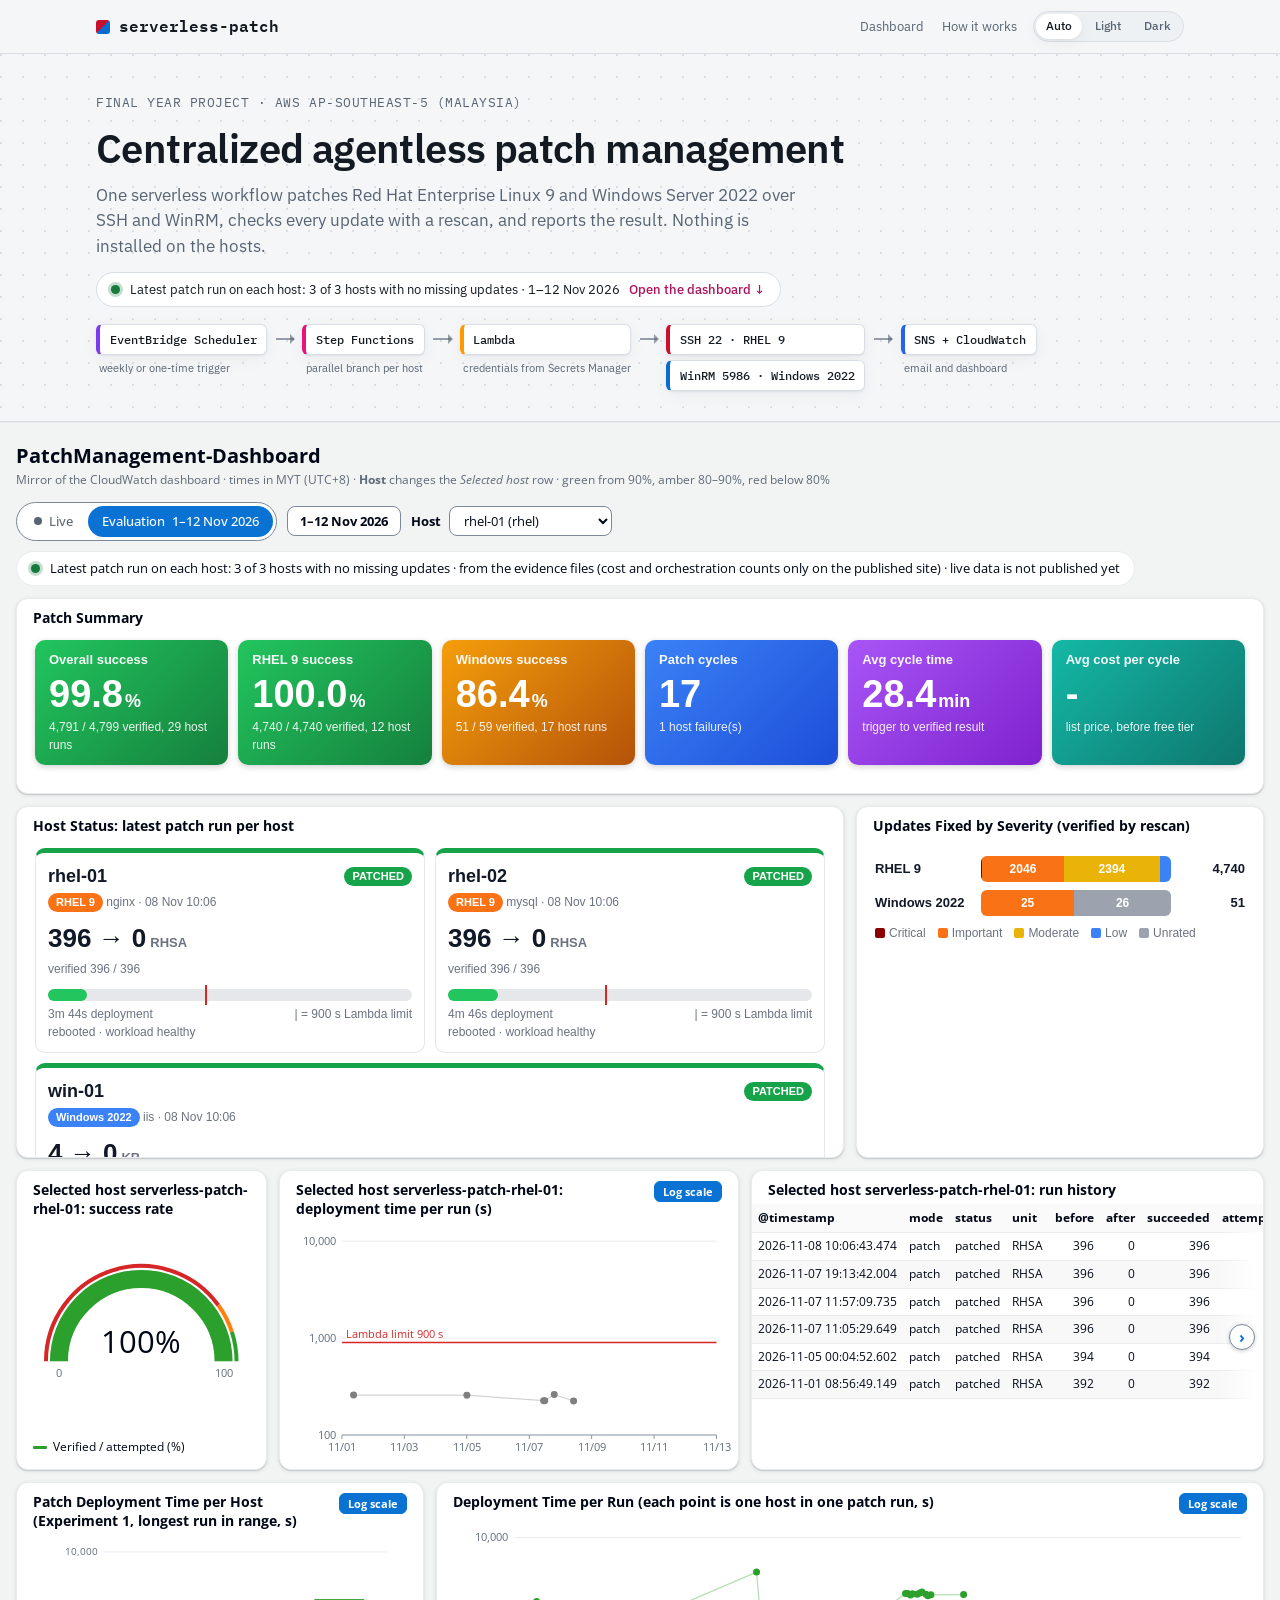
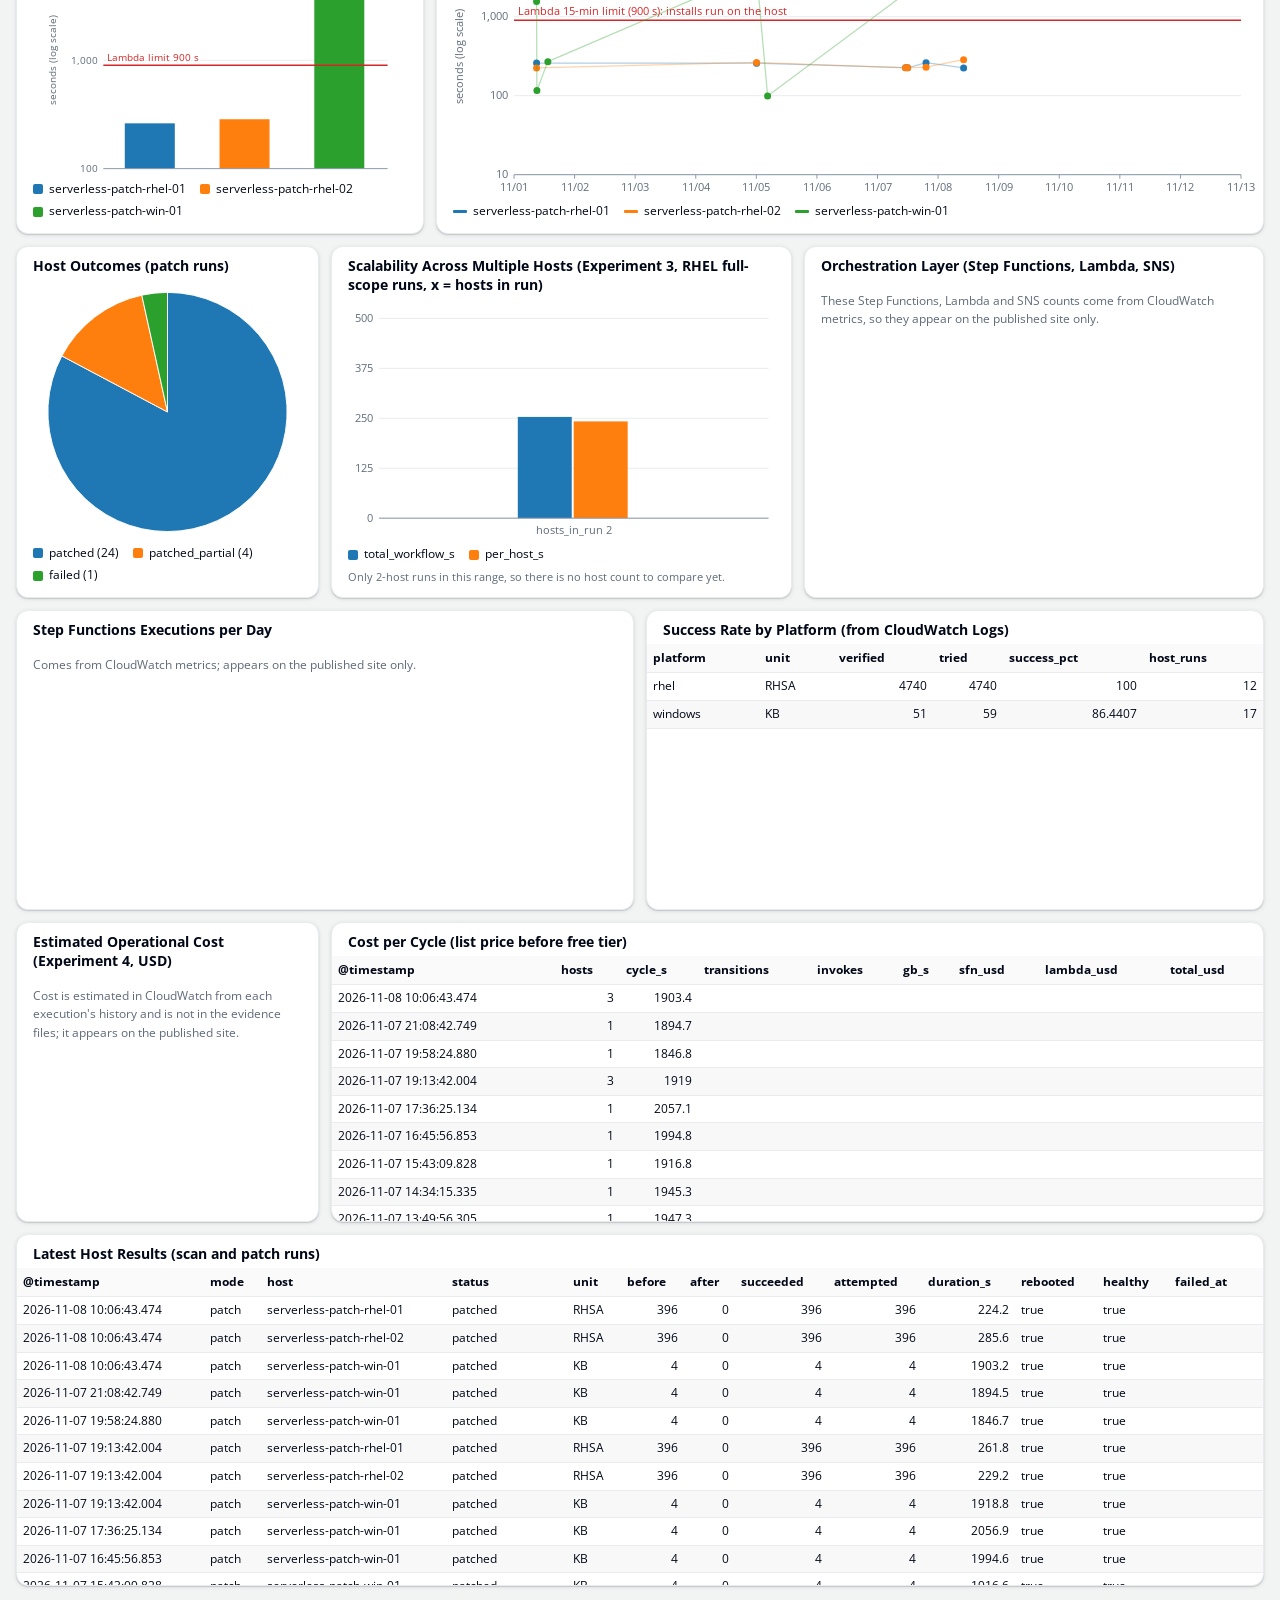
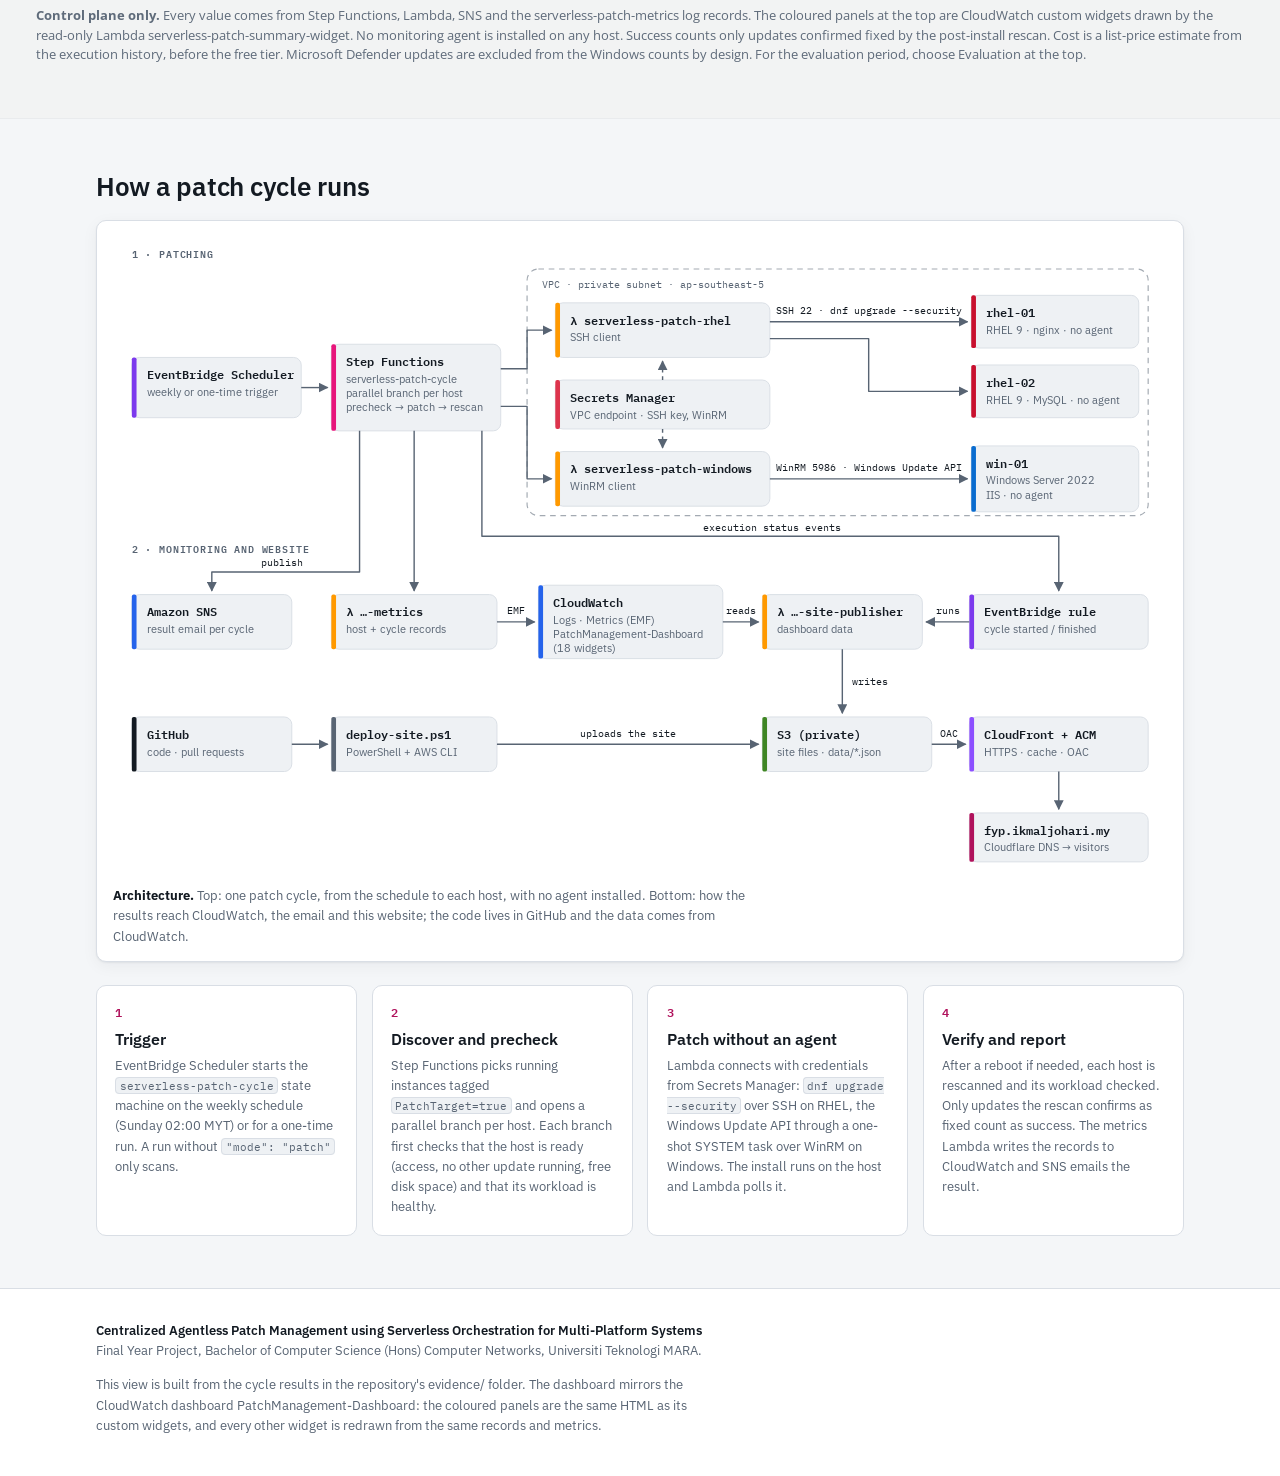
==== site/index.html @ 9cf08135 "Website: architecture diagram, drop the repeated dashboard header - 'How a patch cycle runs' opens w" ====
<!doctype html>
<html lang="en">
<head>
<meta charset="utf-8">
<meta name="viewport" content="width=device-width, initial-scale=1, viewport-fit=cover">
<title>Agentless Patch Management</title>
<meta name="description" content="Centralized agentless patch management for RHEL 9 and Windows Server 2022 using AWS EventBridge, Step Functions and Lambda, with its live CloudWatch dashboard.">
<link rel="icon" href="assets/favicon.svg" type="image/svg+xml">
<link rel="apple-touch-icon" href="assets/apple-touch-icon.png">
<meta name="theme-color" content="#0d1117">
<!-- Link preview (Threads, LinkedIn, WhatsApp, X). Image source: site-src/og-card.html -->
<link rel="canonical" href="https://fyp.ikmaljohari.my/">
<meta property="og:type" content="website">
<meta property="og:site_name" content="serverless-patch">
<meta property="og:url" content="https://fyp.ikmaljohari.my/">
<meta property="og:title" content="Centralized agentless patch management">
<meta property="og:description" content="RHEL 9 and Windows Server 2022 patched by AWS Step Functions and Lambda with no agent on any host. Live CloudWatch dashboard: 99.8% of updates verified fixed in the 1–12 Nov 2026 evaluation.">
<meta property="og:image" content="https://fyp.ikmaljohari.my/assets/og.png">
<meta property="og:image:width" content="1200">
<meta property="og:image:height" content="630">
<meta property="og:image:alt" content="serverless-patch: centralized agentless patch management. 99.8% of updates verified fixed, 17 patch cycles, 3 of 3 hosts fully patched.">
<meta name="twitter:card" content="summary_large_image">
<link rel="preconnect" href="https://fonts.googleapis.com">
<link rel="preconnect" href="https://fonts.gstatic.com" crossorigin>
<link rel="stylesheet" href="https://fonts.googleapis.com/css2?family=IBM+Plex+Mono:wght@400;500;600&family=IBM+Plex+Sans:wght@400;500;600;700&family=Open+Sans:wght@400;600;700&display=swap">
<script>
  // Apply a saved Light/Dark choice before the page paints (no flash); "Auto" follows the device.
  try { var t = localStorage.getItem('theme'); if (t === 'dark' || t === 'light') document.documentElement.setAttribute('data-theme', t); } catch (e) {}
</script>
<link rel="stylesheet" href="assets/style.css">
<link rel="stylesheet" href="assets/dashboard.css">
</head>
<body>
<a class="skip" href="#main">Skip to content</a>

<header class="topbar">
  <div class="wrap topbar-in">
    <a class="brand" href="#top"><span class="brand-mark" aria-hidden="true"></span>serverless-patch</a>
    <nav aria-label="Sections">
      <a href="#dashboard">Dashboard</a>
      <a href="#how">How it works</a>
    </nav>
    <div class="theme" role="group" aria-label="Colour theme">
      <button type="button" data-theme-choice="auto" aria-pressed="true" title="Follow this device's setting">Auto</button>
      <button type="button" data-theme-choice="light" aria-pressed="false">Light</button>
      <button type="button" data-theme-choice="dark" aria-pressed="false">Dark</button>
    </div>
  </div>
</header>

<main id="main">
  <section class="hero" id="top">
    <div class="wrap hero-in">
      <p class="eyebrow">Final Year Project · AWS ap-southeast-5 (Malaysia)</p>
      <h1>Centralized agentless patch management</h1>
      <p class="lede">One serverless workflow patches Red Hat Enterprise Linux 9 and Windows Server 2022 over SSH and WinRM, checks every update with a rescan, and reports the result. Nothing is installed on the hosts.</p>
      <p class="status-line hero-status" id="hero-status"><span class="dot" aria-hidden="true"></span><span id="hero-status-text">Checking the latest patch results…</span> <a href="#dashboard">Open the dashboard ↓</a></p>

      <ol class="pipeline" aria-label="Patch cycle pipeline">
        <li><span class="svc svc-trigger">EventBridge Scheduler</span><span class="pipe-note">weekly or one-time trigger</span></li>
        <li><span class="svc svc-orch">Step Functions</span><span class="pipe-note">parallel branch per host</span></li>
        <li><span class="svc svc-fn">Lambda</span><span class="pipe-note">credentials from Secrets Manager</span></li>
        <li class="pipe-split">
          <span class="svc svc-rhel">SSH 22 · RHEL 9</span>
          <span class="svc svc-win">WinRM 5986 · Windows 2022</span>
        </li>
        <li><span class="svc svc-obs">SNS + CloudWatch</span><span class="pipe-note">email and dashboard</span></li>
      </ol>

    </div>
  </section>

  <section class="cw-band" id="dashboard" aria-labelledby="cw-h">
    <div class="cw-wrap">
      <div class="cw-toolbar">
        <div class="cw-name">
          <h2 id="cw-h">PatchManagement-Dashboard</h2>
          <p id="cw-sub">Mirror of the CloudWatch dashboard · times in MYT (UTC+8) · <strong>Host</strong> changes the <em>Selected host</em> row · green from 90%, amber 80–90%, red below 80%</p>
        </div>
        <div class="cw-controls">
          <div class="views" role="group" aria-label="Results to show">
            <button type="button" id="view-live" aria-pressed="true"><span class="live-dot" aria-hidden="true"></span>Live</button>
            <button type="button" id="view-evaluation" aria-pressed="false">Evaluation <span id="eval-range"></span></button>
          </div>
          <span class="cw-range" id="cw-range" title="Time range">Loading…</span>
          <label class="cw-var" for="cw-host">Host <select id="cw-host"></select></label>
        </div>
      </div>
      <p class="status-line" id="status-line" role="status" aria-live="polite"><span class="dot" aria-hidden="true"></span><span id="status-text">Loading results…</span></p>
      <div class="cw-grid" id="cw-grid"></div>
    </div>
  </section>

  <section class="band" id="how" aria-labelledby="how-h">
    <div class="wrap">
      <div class="section-head">
        <h2 id="how-h">How a patch cycle runs</h2>
      </div>
      <figure class="arch" id="architecture">
        <div class="arch-scroll" tabindex="0" aria-label="Architecture diagram (scrolls sideways on small screens)">
          <svg class="arch-svg" viewBox="0 0 1120 680" role="img" aria-labelledby="arch-title arch-desc"><title id="arch-title">Architecture of the agentless patch management system</title><desc id="arch-desc">EventBridge Scheduler starts the Step Functions state machine serverless-patch-cycle, which runs one parallel branch per host. Inside the VPC, the Lambda functions serverless-patch-rhel and serverless-patch-windows take credentials from Secrets Manager through a VPC endpoint and patch rhel-01 and rhel-02 over SSH port 22 and win-01 over WinRM port 5986; no agent is installed on any host. Step Functions publishes the result to Amazon SNS and calls serverless-patch-metrics, which writes host and cycle records to CloudWatch, where the PatchManagement-Dashboard reads them. Its execution status events trigger an EventBridge rule, which runs serverless-patch-site-publisher; the publisher reads CloudWatch and writes the dashboard data to a private S3 bucket. GitHub holds the code, and deploy-site.ps1 uploads the site to S3. CloudFront with an ACM certificate serves the bucket over HTTPS through Origin Access Control to visitors of fyp.ikmaljohari.my, whose DNS is at Cloudflare.</desc><defs><marker id="arr" viewBox="0 0 10 10" refX="9" refY="5" markerWidth="7" markerHeight="7" orient="auto-start-reverse"><path class="arr-h" d="M0 0L10 5L0 10z"/></marker></defs><text class="ab-band" x="20" y="22">1 · PATCHING</text><rect class="vpc" x="440" y="34" width="660" height="262" rx="12"/><text class="vpc-l" x="456" y="54">VPC · private subnet · ap-southeast-5</text><g class="ab"><rect x="20" y="128" width="180" height="64" rx="8"/><rect class="ab-accent" x="20" y="128" width="5" height="64" rx="2" style="fill:#7c3aed"/><text class="ab-t mono" x="36" y="151">EventBridge Scheduler</text><text class="ab-s" x="36" y="169">weekly or one-time trigger</text></g><g class="ab"><rect x="232" y="114" width="180" height="92" rx="8"/><rect class="ab-accent" x="232" y="114" width="5" height="92" rx="2" style="fill:#e7157b"/><text class="ab-t mono" x="248" y="137">Step Functions</text><text class="ab-s" x="248" y="155">serverless-patch-cycle</text><text class="ab-s" x="248" y="170">parallel branch per host</text><text class="ab-s" x="248" y="185">precheck → patch → rescan</text></g><g class="ab"><rect x="470" y="70" width="228" height="58" rx="8"/><rect class="ab-accent" x="470" y="70" width="5" height="58" rx="2" style="fill:#ff9900"/><text class="ab-t mono" x="486" y="93">λ serverless-patch-rhel</text><text class="ab-s" x="486" y="111">SSH client</text></g><g class="ab"><rect x="470" y="152" width="228" height="52" rx="8"/><rect class="ab-accent" x="470" y="152" width="5" height="52" rx="2" style="fill:#dd344c"/><text class="ab-t mono" x="486" y="175">Secrets Manager</text><text class="ab-s" x="486" y="193">VPC endpoint · SSH key, WinRM</text></g><g class="ab"><rect x="470" y="228" width="228" height="58" rx="8"/><rect class="ab-accent" x="470" y="228" width="5" height="58" rx="2" style="fill:#ff9900"/><text class="ab-t mono" x="486" y="251">λ serverless-patch-windows</text><text class="ab-s" x="486" y="269">WinRM client</text></g><g class="ab"><rect x="912" y="62" width="178" height="56" rx="8"/><rect class="ab-accent" x="912" y="62" width="5" height="56" rx="2" style="fill:var(--rhel)"/><text class="ab-t mono" x="928" y="85">rhel-01</text><text class="ab-s" x="928" y="103">RHEL 9 · nginx · no agent</text></g><g class="ab"><rect x="912" y="136" width="178" height="56" rx="8"/><rect class="ab-accent" x="912" y="136" width="5" height="56" rx="2" style="fill:var(--rhel)"/><text class="ab-t mono" x="928" y="159">rhel-02</text><text class="ab-s" x="928" y="177">RHEL 9 · MySQL · no agent</text></g><g class="ab"><rect x="912" y="222" width="178" height="70" rx="8"/><rect class="ab-accent" x="912" y="222" width="5" height="70" rx="2" style="fill:var(--win)"/><text class="ab-t mono" x="928" y="245">win-01</text><text class="ab-s" x="928" y="263">Windows Server 2022</text><text class="ab-s" x="928" y="278">IIS · no agent</text></g><polyline class="ae" points="200,160 228,160" marker-end="url(#arr)"/><polyline class="ae" points="412,140 440,140 440,99 466,99" marker-end="url(#arr)"/><polyline class="ae" points="412,180 440,180 440,257 466,257" marker-end="url(#arr)"/><polyline class="ae ae-d" points="584,152 584,132" marker-end="url(#arr)"/><polyline class="ae ae-d" points="584,204 584,224" marker-end="url(#arr)"/><polyline class="ae" points="698,90 908,90" marker-end="url(#arr)"/><text class="ae-l" x="803" y="82" text-anchor="middle">SSH 22 · dnf upgrade --security</text><polyline class="ae" points="698,108 803,108 803,164 908,164" marker-end="url(#arr)"/><polyline class="ae" points="698,257 908,257" marker-end="url(#arr)"/><text class="ae-l" x="803" y="249" text-anchor="middle">WinRM 5986 · Windows Update API</text><text class="ab-band" x="20" y="336">2 · MONITORING AND WEBSITE</text><g class="ab"><rect x="20" y="380" width="170" height="58" rx="8"/><rect class="ab-accent" x="20" y="380" width="5" height="58" rx="2" style="fill:#2563eb"/><text class="ab-t mono" x="36" y="403">Amazon SNS</text><text class="ab-s" x="36" y="421">result email per cycle</text></g><g class="ab"><rect x="232" y="380" width="176" height="58" rx="8"/><rect class="ab-accent" x="232" y="380" width="5" height="58" rx="2" style="fill:#ff9900"/><text class="ab-t mono" x="248" y="403">λ …-metrics</text><text class="ab-s" x="248" y="421">host + cycle records</text></g><g class="ab"><rect x="452" y="370" width="196" height="78" rx="8"/><rect class="ab-accent" x="452" y="370" width="5" height="78" rx="2" style="fill:#2563eb"/><text class="ab-t mono" x="468" y="393">CloudWatch</text><text class="ab-s" x="468" y="411">Logs · Metrics (EMF)</text><text class="ab-s" x="468" y="426">PatchManagement-Dashboard</text><text class="ab-s" x="468" y="441">(18 widgets)</text></g><g class="ab"><rect x="690" y="380" width="170" height="58" rx="8"/><rect class="ab-accent" x="690" y="380" width="5" height="58" rx="2" style="fill:#ff9900"/><text class="ab-t mono" x="706" y="403">λ …-site-publisher</text><text class="ab-s" x="706" y="421">dashboard data</text></g><g class="ab"><rect x="910" y="380" width="190" height="58" rx="8"/><rect class="ab-accent" x="910" y="380" width="5" height="58" rx="2" style="fill:#7c3aed"/><text class="ab-t mono" x="926" y="403">EventBridge rule</text><text class="ab-s" x="926" y="421">cycle started / finished</text></g><g class="ab"><rect x="20" y="510" width="170" height="58" rx="8"/><rect class="ab-accent" x="20" y="510" width="5" height="58" rx="2" style="fill:var(--ink)"/><text class="ab-t mono" x="36" y="533">GitHub</text><text class="ab-s" x="36" y="551">code · pull requests</text></g><g class="ab"><rect x="232" y="510" width="176" height="58" rx="8"/><rect class="ab-accent" x="232" y="510" width="5" height="58" rx="2" style="fill:var(--muted)"/><text class="ab-t mono" x="248" y="533">deploy-site.ps1</text><text class="ab-s" x="248" y="551">PowerShell + AWS CLI</text></g><g class="ab"><rect x="690" y="510" width="180" height="58" rx="8"/><rect class="ab-accent" x="690" y="510" width="5" height="58" rx="2" style="fill:#3f8624"/><text class="ab-t mono" x="706" y="533">S3 (private)</text><text class="ab-s" x="706" y="551">site files · data/*.json</text></g><g class="ab"><rect x="910" y="510" width="190" height="58" rx="8"/><rect class="ab-accent" x="910" y="510" width="5" height="58" rx="2" style="fill:#8c4fff"/><text class="ab-t mono" x="926" y="533">CloudFront + ACM</text><text class="ab-s" x="926" y="551">HTTPS · cache · OAC</text></g><g class="ab"><rect x="910" y="612" width="190" height="52" rx="8"/><rect class="ab-accent" x="910" y="612" width="5" height="52" rx="2" style="fill:var(--accent)"/><text class="ab-t mono" x="926" y="635">fyp.ikmaljohari.my</text><text class="ab-s" x="926" y="653">Cloudflare DNS → visitors</text></g><polyline class="ae" points="262,206 262,356 105,356 105,376" marker-end="url(#arr)"/><text class="ae-l" x="180" y="350" text-anchor="middle">publish</text><polyline class="ae" points="320,206 320,376" marker-end="url(#arr)"/><polyline class="ae" points="392,206 392,318 1005,318 1005,376" marker-end="url(#arr)"/><text class="ae-l" x="700" y="312" text-anchor="middle">execution status events</text><polyline class="ae" points="408,409 448,409" marker-end="url(#arr)"/><text class="ae-l" x="428" y="401" text-anchor="middle">EMF</text><polyline class="ae" points="648,409 686,409" marker-end="url(#arr)"/><text class="ae-l" x="667" y="401" text-anchor="middle">reads</text><polyline class="ae" points="910,409 864,409" marker-end="url(#arr)"/><text class="ae-l" x="887" y="401" text-anchor="middle">runs</text><polyline class="ae" points="775,438 775,506" marker-end="url(#arr)"/><text class="ae-l" x="785" y="476" text-anchor="start">writes</text><polyline class="ae" points="190,539 228,539" marker-end="url(#arr)"/><polyline class="ae" points="408,539 686,539" marker-end="url(#arr)"/><text class="ae-l" x="547" y="531" text-anchor="middle">uploads the site</text><polyline class="ae" points="870,539 906,539" marker-end="url(#arr)"/><text class="ae-l" x="888" y="531" text-anchor="middle">OAC</text><polyline class="ae" points="1005,568 1005,608" marker-end="url(#arr)"/></svg>
        </div>
        <figcaption><strong>Architecture.</strong> Top: one patch cycle, from the schedule to each host, with no agent installed. Bottom: how the results reach CloudWatch, the email and this website; the code lives in GitHub and the data comes from CloudWatch.</figcaption>
      </figure>
      <ol class="steps">
        <li>
          <h3>Trigger</h3>
          <p>EventBridge Scheduler starts the <code>serverless-patch-cycle</code> state machine on the weekly schedule (Sunday 02:00 MYT) or for a one-time run. A run without <code>"mode": "patch"</code> only scans.</p>
        </li>
        <li>
          <h3>Discover and precheck</h3>
          <p>Step Functions picks running instances tagged <code>PatchTarget=true</code> and opens a parallel branch per host. Each branch first checks that the host is ready (access, no other update running, free disk space) and that its workload is healthy.</p>
        </li>
        <li>
          <h3>Patch without an agent</h3>
          <p>Lambda connects with credentials from Secrets Manager: <code>dnf upgrade --security</code> over SSH on RHEL, the Windows Update API through a one-shot SYSTEM task over WinRM on Windows. The install runs on the host and Lambda polls it.</p>
        </li>
        <li>
          <h3>Verify and report</h3>
          <p>After a reboot if needed, each host is rescanned and its workload checked. Only updates the rescan confirms as fixed count as success. The metrics Lambda writes the records to CloudWatch and SNS emails the result.</p>
        </li>
      </ol>
    </div>
  </section>
</main>

<footer class="foot">
  <div class="wrap foot-in">
    <p><strong>Centralized Agentless Patch Management using Serverless Orchestration for Multi-Platform Systems</strong><br>Final Year Project, Bachelor of Computer Science (Hons) Computer Networks, Universiti Teknologi MARA.</p>
    <p class="foot-note" id="foot-note"><span id="source-note"></span> The dashboard mirrors the CloudWatch dashboard PatchManagement-Dashboard: the coloured panels are the same HTML as its custom widgets, and every other widget is redrawn from the same records and metrics.</p>
  </div>
</footer>

<div class="cw-tip" id="tip" hidden></div>

<script src="data/patch-data.js"></script>
<script src="assets/theme.js"></script>
<script src="assets/app.js"></script>
</body>
</html>
---- site/assets/style.css ----
/* Layout: one centred column of full-width bands; hero carries the pipeline, then the dashboard
   (assets/dashboard.css, styled after the CloudWatch console), then how it works.
   Colours: cool console neutrals, platform colours from the README diagram (RHEL red, Windows blue). */
:root {
  --bg: #f4f6f8;
  --surface: #ffffff;
  --surface-2: #eef1f4;
  --ink: #131a22;
  --muted: #586473;
  --line: #d9dee5;
  --accent: #b0125c;        /* Step Functions magenta, used for links and focus */
  --rhel: #c8102e;
  --rhel-2: #e07a1f;
  --win: #0a6ccf;
  --ok: #157a3c;
  --warn: #a85d00;
  --bad: #c41d1d;
  --sev-critical: #8f0d0d;
  --sev-important: #e2621b;
  --sev-moderate: #d9a40b;
  --sev-low: #3d7fd1;
  --sev-unrated: #9aa3ad;
  --grid: #e6e9ee;
  --shadow: 0 1px 2px rgba(19, 26, 34, .06), 0 4px 16px rgba(19, 26, 34, .05);
  --font-sans: "IBM Plex Sans", "Segoe UI", system-ui, -apple-system, sans-serif;
  --font-mono: "IBM Plex Mono", ui-monospace, "Cascadia Mono", Consolas, monospace;
  --step--1: .8125rem;
  --step-0: 1rem;
  --step-1: 1.25rem;
  --step-2: 1.625rem;
  --step-3: clamp(2rem, 1.4rem + 2.6vw, 3.1rem);
  --radius: 10px;
  color-scheme: light;
}
@media (prefers-color-scheme: dark) {
  :root:not([data-theme="light"]) {
    --bg: #0d1117; --surface: #151b23; --surface-2: #1b232d; --ink: #e5e9ef; --muted: #98a3b1; --line: #29323d;
    --accent: #ff5ca8; --rhel: #ff4d5e; --rhel-2: #ffa24a; --win: #47a3ff;
    --ok: #4cc777; --warn: #f0a83a; --bad: #ff6464;
    --sev-critical: #ff4d4d; --sev-important: #ff8a3d; --sev-moderate: #e8c33a; --sev-low: #5b9bf0; --sev-unrated: #6e7884;
    --grid: #222a34; --shadow: 0 1px 2px rgba(0, 0, 0, .4);
    color-scheme: dark;
  }
}
:root[data-theme="dark"] {
  --bg: #0d1117; --surface: #151b23; --surface-2: #1b232d; --ink: #e5e9ef; --muted: #98a3b1; --line: #29323d;
  --accent: #ff5ca8; --rhel: #ff4d5e; --rhel-2: #ffa24a; --win: #47a3ff;
  --ok: #4cc777; --warn: #f0a83a; --bad: #ff6464;
  --sev-critical: #ff4d4d; --sev-important: #ff8a3d; --sev-moderate: #e8c33a; --sev-low: #5b9bf0; --sev-unrated: #6e7884;
  --grid: #222a34; --shadow: 0 1px 2px rgba(0, 0, 0, .4);
  color-scheme: dark;
}

*, *::before, *::after { box-sizing: border-box; }
html { scroll-behavior: smooth; scroll-padding-top: 4.5rem; }
@media (prefers-reduced-motion: reduce) { html { scroll-behavior: auto; } }
body { margin: 0; background: var(--bg); color: var(--ink); font-family: var(--font-sans); font-size: var(--step-0); line-height: 1.55; -webkit-font-smoothing: antialiased; }
h1, h2, h3 { line-height: 1.2; text-wrap: balance; margin: 0; }
p { margin: 0; }
a { color: var(--accent); }
code { font-family: var(--font-mono); font-size: .88em; background: var(--surface-2); border: 1px solid var(--line); border-radius: 4px; padding: 0 .3em; overflow-wrap: anywhere; }
:focus-visible { outline: 2px solid var(--accent); outline-offset: 2px; border-radius: 3px; }
.skip { position: absolute; left: -999px; top: 0; background: var(--surface); padding: .5rem 1rem; z-index: 20; }
.skip:focus { left: 1rem; }

.wrap { max-width: 72rem; margin-inline: auto; padding-left: max(16px, env(safe-area-inset-left, 0px)); padding-right: max(16px, env(safe-area-inset-right, 0px)); }
@media (min-width: 700px) { .wrap { padding-left: max(32px, env(safe-area-inset-left, 0px)); padding-right: max(32px, env(safe-area-inset-right, 0px)); } }

/* top bar */
.topbar { position: sticky; top: 0; z-index: 10; background: color-mix(in srgb, var(--bg) 88%, transparent); backdrop-filter: blur(8px); border-bottom: 1px solid var(--line); }
.topbar-in { display: flex; align-items: center; justify-content: space-between; gap: 1rem; padding-block: .7rem; flex-wrap: wrap; }
.brand { font-family: var(--font-mono); font-weight: 600; color: var(--ink); text-decoration: none; display: inline-flex; align-items: center; gap: .55rem; }
.brand-mark { width: 14px; height: 14px; border-radius: 3px; background: linear-gradient(135deg, var(--rhel) 50%, var(--win) 50%); }
.topbar nav { display: flex; gap: 1.1rem; flex-wrap: wrap; font-size: var(--step--1); }
.topbar nav a { color: var(--muted); text-decoration: none; }
.topbar nav a:hover { color: var(--ink); }
.topbar-in nav { margin-left: auto; }
.theme { display: inline-flex; background: var(--surface-2); border: 1px solid var(--line); border-radius: 999px; padding: 2px; gap: 2px; }
.theme button { font: inherit; font-size: .75rem; font-weight: 500; color: var(--muted); background: none; border: 0; border-radius: 999px; padding: .2rem .65rem; cursor: pointer; }
.theme button:hover { color: var(--ink); }
.theme button[aria-pressed="true"] { background: var(--surface); color: var(--ink); box-shadow: var(--shadow); }

/* hero */
.hero { border-bottom: 1px solid var(--line); background:
  radial-gradient(circle at 1px 1px, var(--line) 1px, transparent 1.5px) 0 0 / 22px 22px, var(--bg); }
.hero-in { padding-block: clamp(1.5rem, 3.2vw, 2.4rem) clamp(1.25rem, 2.6vw, 1.9rem); display: flex; flex-direction: column; gap: .7rem; }
.eyebrow { font-family: var(--font-mono); font-size: var(--step--1); color: var(--muted); letter-spacing: .04em; text-transform: uppercase; }
.hero h1 { font-size: clamp(1.75rem, 1.25rem + 1.6vw, 2.5rem); font-weight: 600; letter-spacing: -.015em; }
.lede { font-size: 1.05rem; color: var(--muted); max-width: 72ch; line-height: 1.5; }
.hero-status { margin-top: .15rem; }
.hero-status a { color: var(--accent); text-decoration: none; font-weight: 500; white-space: nowrap; }
.hero-status a:hover { text-decoration: underline; }

.pipeline { list-style: none; margin: .35rem 0 0; padding: 0; display: flex; flex-wrap: wrap; align-items: flex-start; gap: .6rem 0; }
.pipeline > li { display: flex; flex-direction: column; gap: .3rem; position: relative; padding-right: 2.2rem; }
.pipeline > li:not(:last-child)::after { content: ""; position: absolute; right: .55rem; top: .85rem; width: 1.1rem; height: 2px; background: var(--muted); opacity: .6; }
.pipeline > li:not(:last-child)::before { content: ""; position: absolute; right: .45rem; top: calc(.85rem - 4px); border: 5px solid transparent; border-left-color: var(--muted); border-right: 0; opacity: .6; }
.pipe-split { gap: .35rem; }
.svc { display: inline-block; font-family: var(--font-mono); font-size: .78rem; font-weight: 500; padding: .3rem .6rem; border-radius: 6px; border: 1px solid var(--line); background: var(--surface); white-space: nowrap; box-shadow: var(--shadow); }
.svc-trigger { border-left: 4px solid #7c3aed; }
.svc-orch { border-left: 4px solid #e7157b; }
.svc-fn { border-left: 4px solid #ff9900; }
.svc-rhel { border-left: 4px solid var(--rhel); }
.svc-win { border-left: 4px solid var(--win); }
.svc-obs { border-left: 4px solid #2563eb; }
.pipe-note { font-size: .7rem; color: var(--muted); padding-left: .2rem; }
@media (max-width: 640px) {
  .pipeline { flex-direction: column; gap: 1.2rem; }
  .pipeline > li { padding-right: 0; }
  .pipeline > li:not(:last-child)::after { right: auto; left: 1.1rem; top: auto; bottom: -1rem; width: 2px; height: .8rem; }
  .pipeline > li:not(:last-child)::before { display: none; }
  .svc { white-space: normal; }
}

.hero-controls { display: flex; flex-wrap: wrap; align-items: center; gap: .75rem 1rem; margin-top: .6rem; }
.views { display: inline-flex; background: var(--surface-2); border: 1px solid var(--line); border-radius: 999px; padding: 3px; gap: 2px; }
.views button { font: inherit; font-size: var(--step--1); font-weight: 500; color: var(--muted); background: none; border: 0; border-radius: 999px; padding: .35rem .85rem; cursor: pointer; display: inline-flex; align-items: center; gap: .45rem; white-space: nowrap; }
.views button:hover { color: var(--ink); }
.views button[aria-pressed="true"] { background: var(--surface); color: var(--ink); box-shadow: var(--shadow); }
.views button:disabled { opacity: .5; cursor: not-allowed; }
.live-dot { width: .5rem; height: .5rem; border-radius: 50%; background: var(--ok); }
.views button[aria-pressed="false"] .live-dot { background: var(--muted); }
.status-line { display: inline-flex; align-items: center; gap: .6rem; align-self: flex-start; font-size: var(--step--1); background: var(--surface); border: 1px solid var(--line); border-radius: 999px; padding: .4rem .9rem; }
.status-line .dot { width: .55rem; height: .55rem; border-radius: 50%; background: var(--muted); flex: none; }
.status-line.is-ok .dot { background: var(--ok); box-shadow: 0 0 0 3px color-mix(in srgb, var(--ok) 25%, transparent); }
.status-line.is-warn .dot { background: var(--warn); }
.status-line.is-running { border-color: color-mix(in srgb, var(--warn) 55%, var(--line)); }
.status-line.is-running .dot { background: var(--warn); }
@media (prefers-reduced-motion: no-preference) {
  .status-line.is-running .dot { animation: pulse 1.6s ease-out infinite; }
  @keyframes pulse { 0% { box-shadow: 0 0 0 0 color-mix(in srgb, var(--warn) 55%, transparent); } 100% { box-shadow: 0 0 0 9px transparent; } }
}

/* bands and sections */
.band { padding-block: clamp(2rem, 5vw, 3.25rem); }
.band + .band { padding-top: 0; }
.section-head { display: flex; flex-direction: column; gap: .35rem; margin-bottom: 1.1rem; max-width: 62ch; }
.section-head h2 { font-size: var(--step-2); font-weight: 600; letter-spacing: -.01em; }
.section-note { font-size: var(--step--1); color: var(--muted); }
.card { background: var(--surface); border: 1px solid var(--line); border-radius: var(--radius); padding: 1.2rem 1.25rem; box-shadow: var(--shadow); min-width: 0; margin: 0; }
.card h3 { font-size: var(--step-1); font-weight: 600; }
.card figcaption { display: flex; flex-direction: column; gap: .3rem; margin-bottom: .8rem; }

/* how it works */
.steps { list-style: none; counter-reset: step; margin: 0; padding: 0; display: grid; grid-template-columns: repeat(auto-fit, minmax(min(100%, 15rem), 1fr)); gap: .9rem; }
.steps li { counter-increment: step; background: var(--surface); border: 1px solid var(--line); border-radius: var(--radius); padding: 1.1rem 1.15rem; display: flex; flex-direction: column; gap: .45rem; min-width: 0; }
.steps li::before { content: counter(step); font-family: var(--font-mono); font-size: .78rem; font-weight: 600; color: var(--accent); }
.steps h3 { font-size: var(--step-0); font-weight: 600; }
.steps p { font-size: var(--step--1); color: var(--muted); }

/* footer */
.foot { border-top: 1px solid var(--line); background: var(--surface); }
.foot-in { padding-block: 2rem 2.5rem; display: flex; flex-direction: column; gap: .9rem; font-size: var(--step--1); color: var(--muted); }
.foot-in strong { color: var(--ink); font-weight: 600; }
.foot-note { max-width: 75ch; }

.empty { color: var(--muted); font-size: var(--step--1); padding: 1rem 0; }
.hosts > .empty, .tiles > .empty { grid-column: 1 / -1; }

/* architecture diagram (inline SVG in "How a patch cycle runs"; colours from the theme tokens) */
.arch { margin: 0 0 1.4rem; background: var(--surface); border: 1px solid var(--line); border-radius: var(--radius); padding: 1rem 1rem .9rem; box-shadow: var(--shadow); }
.arch-scroll { overflow-x: auto; }
.arch-scroll:focus-visible { outline: 2px solid var(--accent); outline-offset: 2px; }
.arch-svg { display: block; width: 100%; min-width: 860px; height: auto; }
.arch figcaption { margin-top: .6rem; font-size: var(--step--1); color: var(--muted); max-width: 80ch; }
.arch figcaption strong { color: var(--ink); }
.arch .ab rect:first-child { fill: var(--surface-2); stroke: var(--line); stroke-width: 1; }
.arch .ab-t { fill: var(--ink); font-family: var(--font-sans); font-size: 13.5px; font-weight: 600; }
.arch .ab-t.mono { font-family: var(--font-mono); font-size: 12.5px; }
.arch .ab-s { fill: var(--muted); font-family: var(--font-sans); font-size: 11.5px; }
.arch .ab-band { fill: var(--muted); font-family: var(--font-mono); font-size: 11px; font-weight: 600; letter-spacing: .08em; }
.arch .vpc { fill: none; stroke: var(--muted); stroke-opacity: .55; stroke-width: 1.25; stroke-dasharray: 6 5; }
.arch .vpc-l { fill: var(--muted); font-family: var(--font-mono); font-size: 11px; }
.arch .ae { fill: none; stroke: var(--muted); stroke-width: 1.5; stroke-linejoin: round; }
.arch .ae-d { stroke-dasharray: 4 4; }
.arch .arr-h { fill: var(--muted); }
.arch .ae-l { fill: var(--ink); font-family: var(--font-mono); font-size: 11px; paint-order: stroke; stroke: var(--surface); stroke-width: 4px; stroke-linejoin: round; }
@media (min-width: 900px) { .arch-scroll { overflow-x: visible; } }
---- site/assets/dashboard.css ----
/* The dashboard section, styled after the CloudWatch console (Cloudscape): 24-column grid,
   white widget containers with a bold title row, Amazon Ember / Open Sans, the CloudWatch chart
   palette. Light and dark follow the viewer's setting, as the console does. */
:root {
  --cw-bg: #f2f3f3;
  --cw-panel: #ffffff;
  --cw-border: #e9ebed;
  --cw-title: #000716;
  --cw-text: #000716;
  --cw-muted: #5f6b7a;
  --cw-grid: #e9ebed;
  --cw-axis: #8d99a8;
  --cw-link: #0972d3;
  --cw-head-bg: #fafafa;
  --cw-row-alt: #f8f8f8;
  --cw-control: #ffffff;
  --cw-control-border: #7d8998;
  --cw-red: #d62728;
  --cw-green: #2ca02c;
  --cw-orange: #ff7f0e;
  --cw-font: "Amazon Ember", "Open Sans", "Helvetica Neue", Roboto, Arial, sans-serif;
  --cw-row: 40px;
}
@media (prefers-color-scheme: dark) {
  :root:not([data-theme="light"]) {
    --cw-bg: #0f1b2a; --cw-panel: #192534; --cw-border: #414d5c; --cw-title: #d1d5db; --cw-text: #d1d5db;
    --cw-muted: #8d99a8; --cw-grid: #414d5c; --cw-axis: #8d99a8; --cw-link: #539fe5; --cw-head-bg: #232f3e;
    --cw-row-alt: #1b2838; --cw-control: #0f1b2a; --cw-control-border: #7d8998;
  }
}
:root[data-theme="dark"] {
  --cw-bg: #0f1b2a; --cw-panel: #192534; --cw-border: #414d5c; --cw-title: #d1d5db; --cw-text: #d1d5db;
  --cw-muted: #8d99a8; --cw-grid: #414d5c; --cw-axis: #8d99a8; --cw-link: #539fe5; --cw-head-bg: #232f3e;
  --cw-row-alt: #1b2838; --cw-control: #0f1b2a; --cw-control-border: #7d8998;
}

.cw-band { background: var(--cw-bg); color: var(--cw-text); font-family: var(--cw-font); border-block: 1px solid var(--cw-border); }
.cw-wrap { max-width: 1680px; margin-inline: auto; padding-block: 20px 28px;
  padding-left: max(16px, env(safe-area-inset-left, 0px)); padding-right: max(16px, env(safe-area-inset-right, 0px)); }

/* header row: name, view switch, time range, Host variable */
.cw-toolbar { display: flex; flex-wrap: wrap; align-items: center; justify-content: space-between; gap: 12px 20px; margin-bottom: 10px; }
.cw-name { display: flex; flex-direction: column; gap: 2px; min-width: 0; }
.cw-name h2 { font-family: var(--cw-font); font-size: 20px; font-weight: 700; color: var(--cw-title); line-height: 1.3; overflow-wrap: anywhere; }
.cw-name p { font-size: 12px; color: var(--cw-muted); }
.cw-controls { display: flex; flex-wrap: wrap; align-items: center; gap: 10px; }
.cw-range { font-size: 13px; font-weight: 700; color: var(--cw-text); border: 1px solid var(--cw-control-border); background: var(--cw-control);
  border-radius: 8px; padding: 4px 12px; white-space: nowrap; }
.cw-var { display: inline-flex; align-items: center; gap: 8px; font-size: 13px; font-weight: 700; color: var(--cw-text); }
.cw-var select { font: inherit; font-weight: 400; font-size: 13px; color: var(--cw-text); background: var(--cw-control);
  border: 1px solid var(--cw-control-border); border-radius: 8px; padding: 4px 28px 4px 10px; max-width: 100%; }
.cw-band .views { background: var(--cw-control); border-color: var(--cw-control-border); }
.cw-band .views button { font-family: var(--cw-font); color: var(--cw-muted); }
.cw-band .views button[aria-pressed="true"] { background: var(--cw-link); color: #fff; box-shadow: none; }
.cw-band .views button[aria-pressed="true"] .live-dot { background: #fff; }
.cw-band .status-line { background: var(--cw-panel); border-color: var(--cw-border); color: var(--cw-text); margin-bottom: 12px; font-family: var(--cw-font); }

/* grid */
.cw-grid { display: grid; grid-template-columns: repeat(24, minmax(0, 1fr)); grid-auto-rows: var(--cw-row); gap: 12px; }
.cw-w { position: relative; grid-column: var(--x) / span var(--w); grid-row: var(--y) / span var(--h); min-width: 0; min-height: 0;
  background: var(--cw-panel); border: 1px solid var(--cw-border); border-radius: 12px;
  box-shadow: 0 1px 1px 0 rgba(0, 28, 36, .14), 0 1px 4px 0 rgba(0, 28, 36, .1);
  display: flex; flex-direction: column; overflow: hidden; }
.cw-w.cw-plain { background: transparent; border: 0; box-shadow: none; }
.cw-wh { display: flex; align-items: flex-start; justify-content: space-between; gap: 8px; padding: 10px 16px 4px; }
.cw-wh h3 { font-family: var(--cw-font); font-size: 14px; font-weight: 700; color: var(--cw-title); line-height: 1.35;
  text-wrap: pretty; overflow-wrap: anywhere; }
.cw-wb { flex: 1; min-height: 0; padding: 4px 16px 12px; position: relative; overflow: auto; }
.cw-wb.cw-fill { overflow: hidden; }
.cw-note { font-size: 12px; color: var(--cw-muted); padding: 8px 0; }
.cw-foot { font-size: 11px; color: var(--cw-muted); padding-top: 4px; }
.cw-tool { flex: none; font: inherit; font-family: var(--cw-font); font-size: 11px; font-weight: 700; color: var(--cw-text); background: var(--cw-control);
  border: 1px solid var(--cw-control-border); border-radius: 6px; padding: 1px 8px; cursor: pointer; white-space: nowrap; }
.cw-tool[aria-pressed="true"] { background: var(--cw-link); border-color: var(--cw-link); color: #fff; }
.cw-tool:focus-visible, .cw-more:focus-visible { outline: 2px solid var(--cw-link); outline-offset: 2px; }
.cw-md { font-size: 14px; line-height: 1.5; padding: 12px 16px; overflow: auto; }
.cw-md h2 { font-family: var(--cw-font); font-size: 20px; font-weight: 700; margin-bottom: 4px; }
.cw-md p + p { margin-top: 4px; }
.cw-md a { color: var(--cw-link); }
.cw-plain .cw-md { padding: 4px 4px; font-size: 13px; color: var(--cw-muted); }

/* charts */
.cw-chart { width: 100%; height: 100%; display: flex; flex-direction: column; }
.cw-chart svg { display: block; width: 100%; flex: 1; min-height: 0; overflow: visible; }
.cw-chart text { font-family: var(--cw-font); font-size: 11px; fill: var(--cw-muted); }
.cw-legend { display: flex; flex-wrap: wrap; gap: 4px 14px; font-size: 12px; color: var(--cw-text); padding-top: 4px; }
.cw-legend span { display: inline-flex; align-items: center; gap: 6px; }
.cw-legend i { width: 14px; height: 3px; border-radius: 1px; display: inline-block; }
.cw-legend i.sq { width: 10px; height: 10px; border-radius: 2px; }

/* single value */
.cw-sv { display: grid; grid-template-columns: repeat(auto-fit, minmax(110px, 1fr)); gap: 10px 16px; align-content: start; }
.cw-sv div { min-width: 0; }
.cw-sv .l { font-size: 12px; color: var(--cw-muted); overflow-wrap: anywhere; }
.cw-sv .v { font-size: 28px; font-weight: 400; line-height: 1.25; color: var(--cw-text); font-variant-numeric: tabular-nums; }

/* logs table */
.cw-table { width: 100%; border-collapse: collapse; font-size: 12px; font-variant-numeric: tabular-nums; }
.cw-table th { position: sticky; top: 0; background: var(--cw-head-bg); color: var(--cw-text); font-weight: 700; text-align: left;
  padding: 5px 6px; border-bottom: 1px solid var(--cw-border); white-space: nowrap; z-index: 1; }
.cw-table td { padding: 4px 6px; border-bottom: 1px solid var(--cw-border); white-space: nowrap; color: var(--cw-text); }
.cw-table tbody tr:nth-child(even) td { background: var(--cw-row-alt); }
.cw-table td.n { text-align: right; }
.cw-wb.cw-tbl { padding: 0 0 4px; }
.cw-fade { position: absolute; right: 0; bottom: 0; width: 44px; pointer-events: none; opacity: 0; transition: opacity .2s;
  background: linear-gradient(to right, transparent, var(--cw-panel) 85%); border-radius: 0 12px 12px 0; }
.cw-more { position: absolute; right: 8px; top: 50%; width: 26px; height: 26px; border-radius: 50%; display: grid; place-items: center;
  font: 700 16px/1 var(--cw-font); color: var(--cw-link); background: var(--cw-panel); border: 1px solid var(--cw-control-border);
  box-shadow: 0 1px 4px rgba(0, 7, 22, .2); cursor: pointer; opacity: 0; pointer-events: none; transition: opacity .2s; }
.cw-fade.on, .cw-more.on { opacity: 1; }
.cw-more.on { pointer-events: auto; }
@media (prefers-reduced-motion: reduce) { .cw-fade, .cw-more { transition: none; } }

/* custom widget panels (summary_widget.py HTML, in a shadow root) */
.cw-custom { display: block; }

.cw-tip { position: absolute; z-index: 30; pointer-events: none; background: var(--cw-panel); color: var(--cw-text);
  border: 1px solid var(--cw-border); border-radius: 8px; box-shadow: 0 4px 20px rgba(0, 7, 22, .2);
  padding: 6px 10px; font-family: var(--cw-font); font-size: 12px; line-height: 1.45; white-space: nowrap; }
.cw-tip .k { color: var(--cw-muted); }
.cw-tip i { display: inline-block; width: 8px; height: 8px; border-radius: 50%; margin-right: 6px; }

/* narrow screens: one widget per row, heights from content */
@media (max-width: 900px) {
  .cw-grid { grid-template-columns: minmax(0, 1fr); grid-auto-rows: auto; }
  .cw-w { grid-column: 1; grid-row: auto; min-height: calc(var(--h) * var(--cw-row) * .9); }
  .cw-w.cw-auto { min-height: 0; }
  .cw-wb { overflow: auto; }
  .cw-chart { min-height: 220px; }
  .cw-wb.cw-tbl { max-height: 360px; }
}
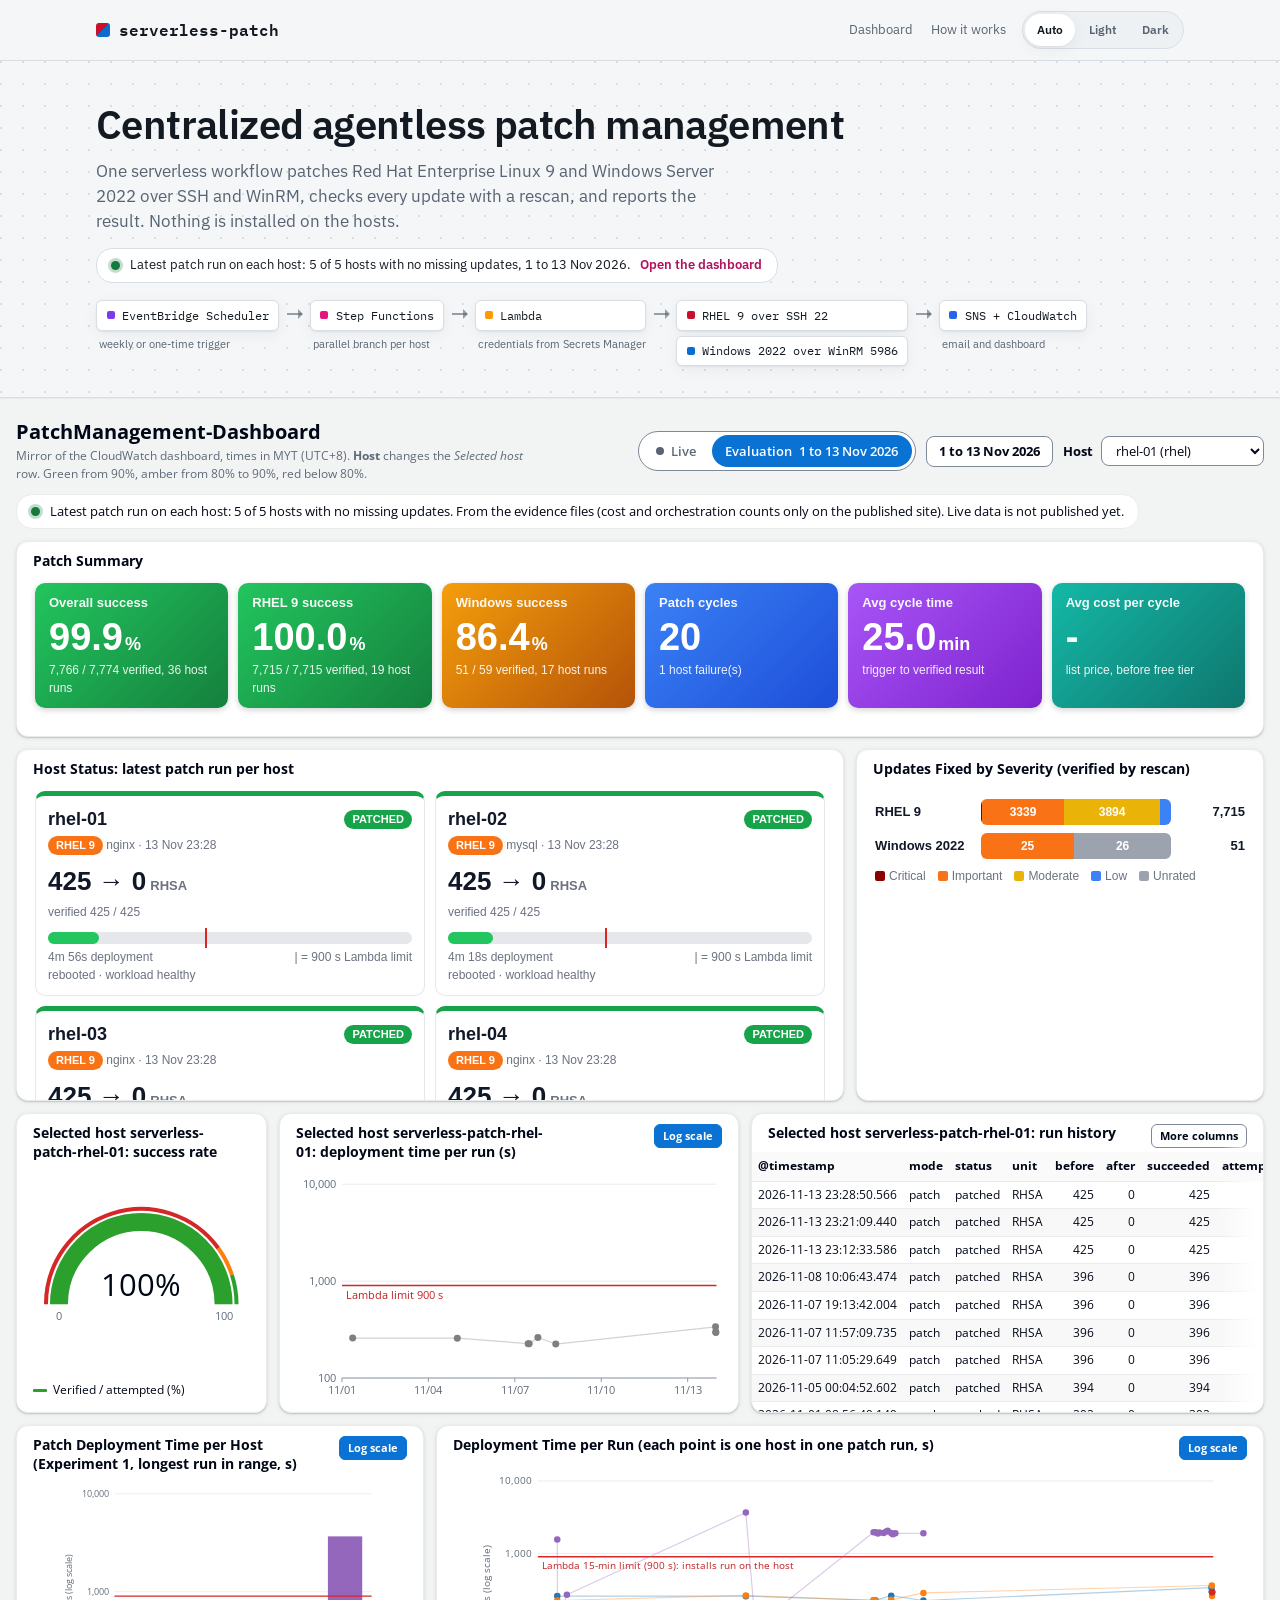
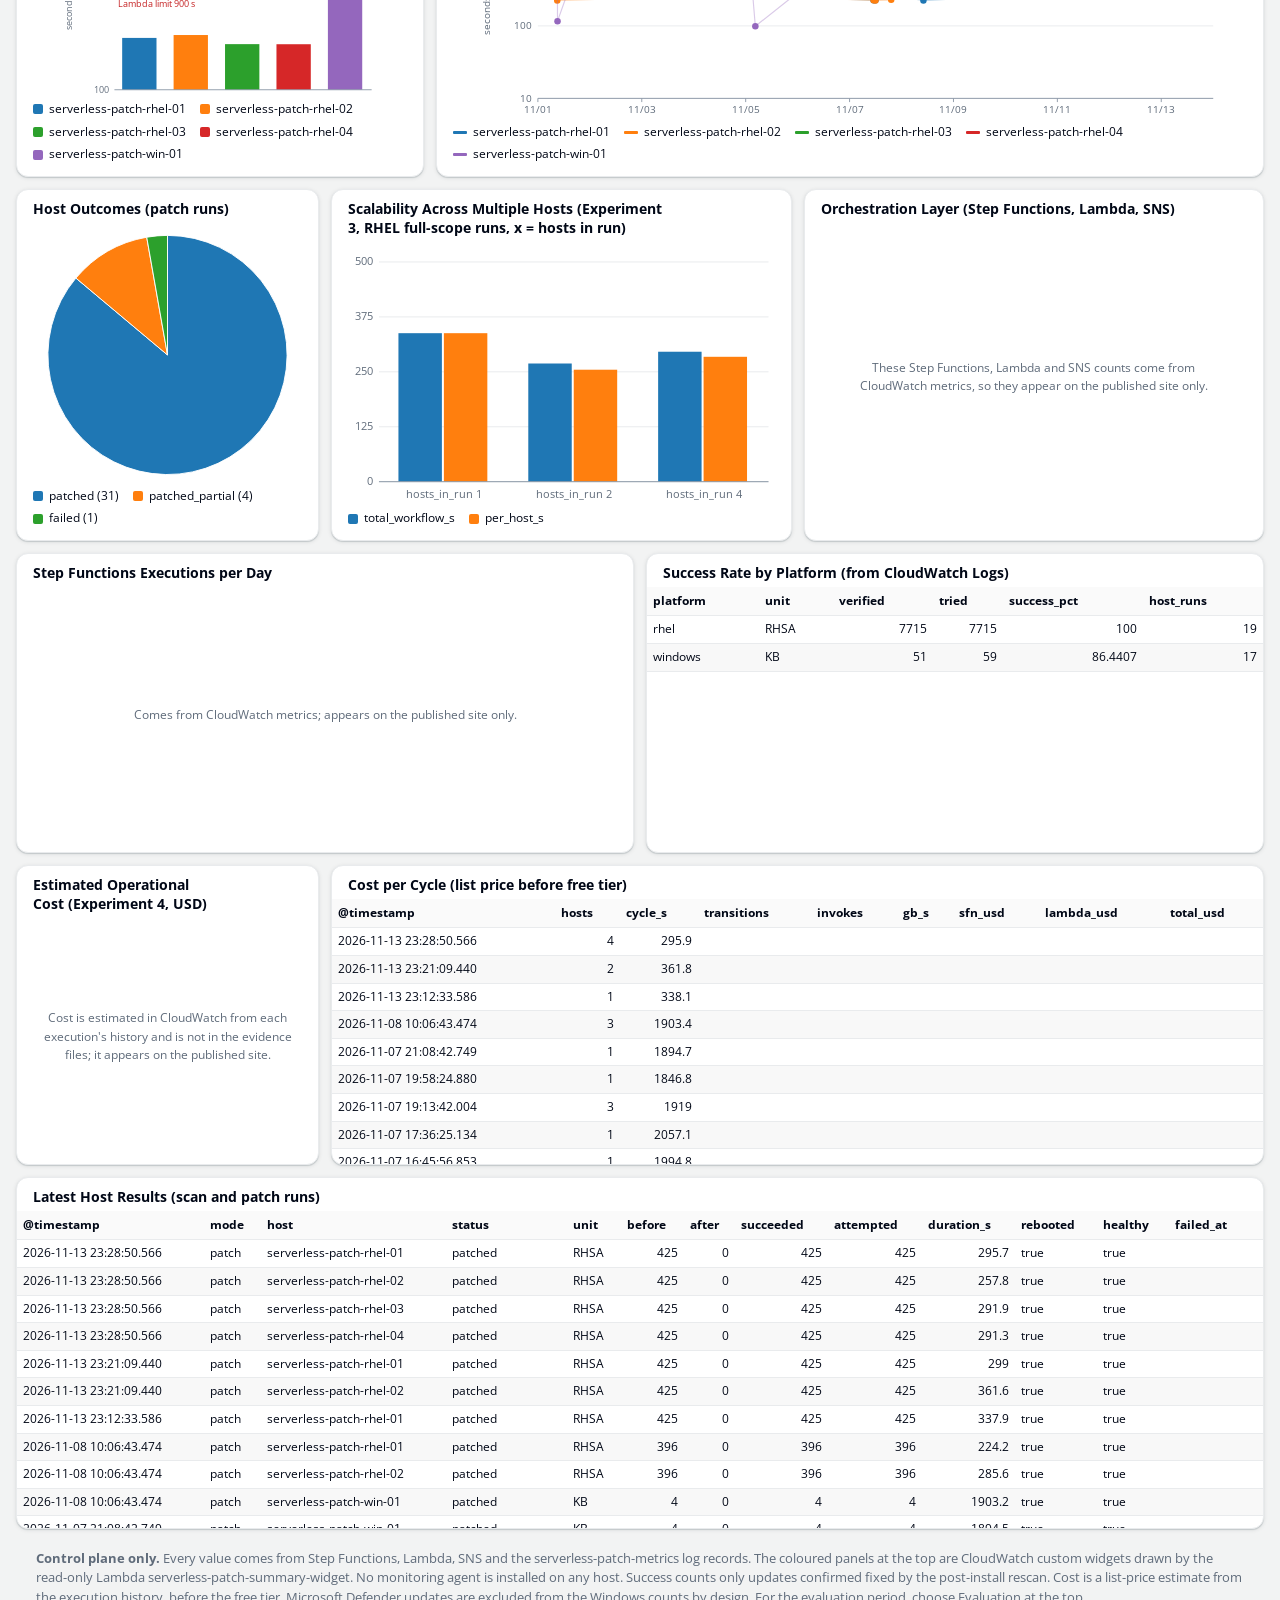
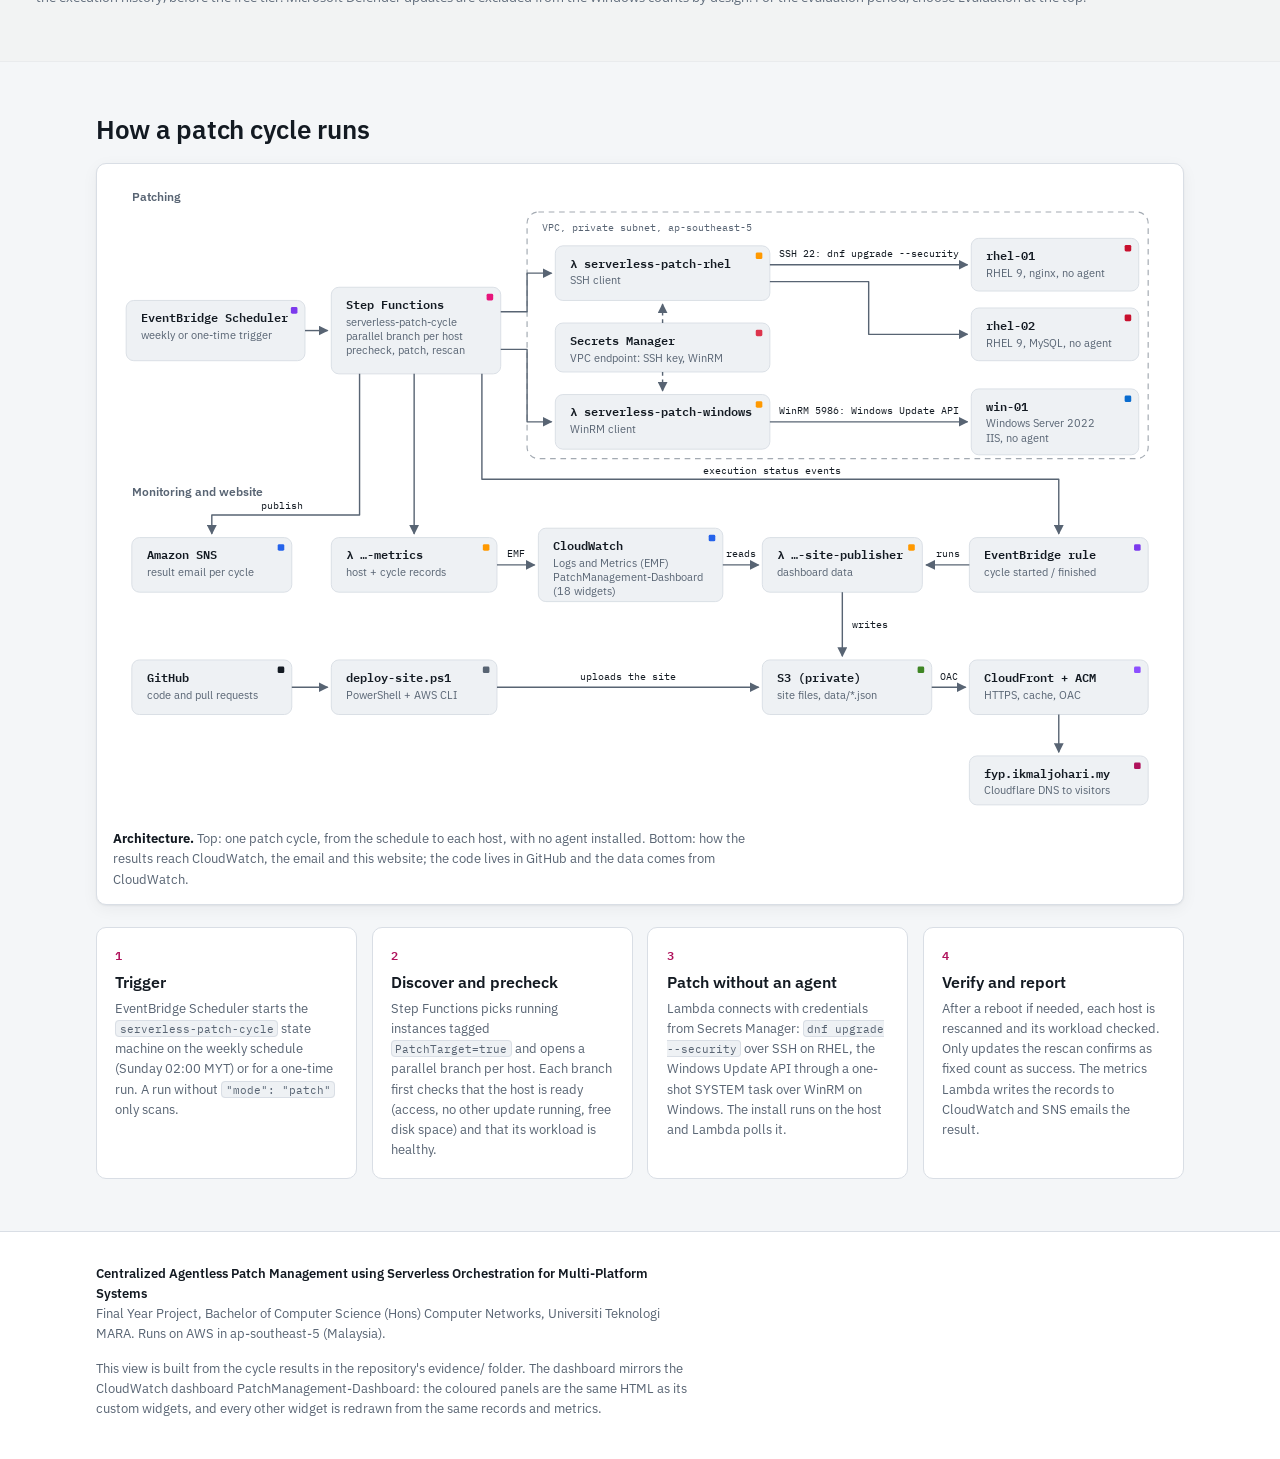
==== commit a8b07546: "Website: Hallmark polish, and the evaluation now includes Exp 3 (1 to 13 Nov) Polish only: the layou" ====
--- a/site/index.html
+++ b/site/index.html
@@ -14,11 +14,11 @@
 <meta property="og:site_name" content="serverless-patch">
 <meta property="og:url" content="https://fyp.ikmaljohari.my/">
 <meta property="og:title" content="Centralized agentless patch management">
-<meta property="og:description" content="RHEL 9 and Windows Server 2022 patched by AWS Step Functions and Lambda with no agent on any host. Live CloudWatch dashboard: 99.8% of updates verified fixed in the 1–12 Nov 2026 evaluation.">
+<meta property="og:description" content="RHEL 9 and Windows Server 2022 patched by AWS Step Functions and Lambda with no agent on any host. Live CloudWatch dashboard: 99.9% of updates verified fixed in the 1 to 13 Nov 2026 evaluation.">
 <meta property="og:image" content="https://fyp.ikmaljohari.my/assets/og.png">
 <meta property="og:image:width" content="1200">
 <meta property="og:image:height" content="630">
-<meta property="og:image:alt" content="serverless-patch: centralized agentless patch management. 99.8% of updates verified fixed, 17 patch cycles, 3 of 3 hosts fully patched.">
+<meta property="og:image:alt" content="serverless-patch: centralized agentless patch management. 99.9% of updates verified fixed, 20 patch cycles, 5 of 5 hosts fully patched.">
 <meta name="twitter:card" content="summary_large_image">
 <link rel="preconnect" href="https://fonts.googleapis.com">
 <link rel="preconnect" href="https://fonts.gstatic.com" crossorigin>
@@ -51,18 +51,17 @@
 <main id="main">
   <section class="hero" id="top">
     <div class="wrap hero-in">
-      <p class="eyebrow">Final Year Project · AWS ap-southeast-5 (Malaysia)</p>
       <h1>Centralized agentless patch management</h1>
       <p class="lede">One serverless workflow patches Red Hat Enterprise Linux 9 and Windows Server 2022 over SSH and WinRM, checks every update with a rescan, and reports the result. Nothing is installed on the hosts.</p>
-      <p class="status-line hero-status" id="hero-status"><span class="dot" aria-hidden="true"></span><span id="hero-status-text">Checking the latest patch results…</span> <a href="#dashboard">Open the dashboard ↓</a></p>
+      <p class="status-line hero-status" id="hero-status"><span class="dot" aria-hidden="true"></span><span id="hero-status-text">Checking the latest patch results…</span> <a href="#dashboard">Open the dashboard</a></p>
 
       <ol class="pipeline" aria-label="Patch cycle pipeline">
         <li><span class="svc svc-trigger">EventBridge Scheduler</span><span class="pipe-note">weekly or one-time trigger</span></li>
         <li><span class="svc svc-orch">Step Functions</span><span class="pipe-note">parallel branch per host</span></li>
         <li><span class="svc svc-fn">Lambda</span><span class="pipe-note">credentials from Secrets Manager</span></li>
         <li class="pipe-split">
-          <span class="svc svc-rhel">SSH 22 · RHEL 9</span>
-          <span class="svc svc-win">WinRM 5986 · Windows 2022</span>
+          <span class="svc svc-rhel">RHEL 9 over SSH 22</span>
+          <span class="svc svc-win">Windows 2022 over WinRM 5986</span>
         </li>
         <li><span class="svc svc-obs">SNS + CloudWatch</span><span class="pipe-note">email and dashboard</span></li>
       </ol>
@@ -75,7 +74,7 @@
       <div class="cw-toolbar">
         <div class="cw-name">
           <h2 id="cw-h">PatchManagement-Dashboard</h2>
-          <p id="cw-sub">Mirror of the CloudWatch dashboard · times in MYT (UTC+8) · <strong>Host</strong> changes the <em>Selected host</em> row · green from 90%, amber 80–90%, red below 80%</p>
+          <p id="cw-sub">Mirror of the CloudWatch dashboard, times in MYT (UTC+8). <strong>Host</strong> changes the <em>Selected host</em> row. Green from 90%, amber from 80% to 90%, red below 80%.</p>
         </div>
         <div class="cw-controls">
           <div class="views" role="group" aria-label="Results to show">
@@ -98,7 +97,7 @@
       </div>
       <figure class="arch" id="architecture">
         <div class="arch-scroll" tabindex="0" aria-label="Architecture diagram (scrolls sideways on small screens)">
-          <svg class="arch-svg" viewBox="0 0 1120 680" role="img" aria-labelledby="arch-title arch-desc"><title id="arch-title">Architecture of the agentless patch management system</title><desc id="arch-desc">EventBridge Scheduler starts the Step Functions state machine serverless-patch-cycle, which runs one parallel branch per host. Inside the VPC, the Lambda functions serverless-patch-rhel and serverless-patch-windows take credentials from Secrets Manager through a VPC endpoint and patch rhel-01 and rhel-02 over SSH port 22 and win-01 over WinRM port 5986; no agent is installed on any host. Step Functions publishes the result to Amazon SNS and calls serverless-patch-metrics, which writes host and cycle records to CloudWatch, where the PatchManagement-Dashboard reads them. Its execution status events trigger an EventBridge rule, which runs serverless-patch-site-publisher; the publisher reads CloudWatch and writes the dashboard data to a private S3 bucket. GitHub holds the code, and deploy-site.ps1 uploads the site to S3. CloudFront with an ACM certificate serves the bucket over HTTPS through Origin Access Control to visitors of fyp.ikmaljohari.my, whose DNS is at Cloudflare.</desc><defs><marker id="arr" viewBox="0 0 10 10" refX="9" refY="5" markerWidth="7" markerHeight="7" orient="auto-start-reverse"><path class="arr-h" d="M0 0L10 5L0 10z"/></marker></defs><text class="ab-band" x="20" y="22">1 · PATCHING</text><rect class="vpc" x="440" y="34" width="660" height="262" rx="12"/><text class="vpc-l" x="456" y="54">VPC · private subnet · ap-southeast-5</text><g class="ab"><rect x="20" y="128" width="180" height="64" rx="8"/><rect class="ab-accent" x="20" y="128" width="5" height="64" rx="2" style="fill:#7c3aed"/><text class="ab-t mono" x="36" y="151">EventBridge Scheduler</text><text class="ab-s" x="36" y="169">weekly or one-time trigger</text></g><g class="ab"><rect x="232" y="114" width="180" height="92" rx="8"/><rect class="ab-accent" x="232" y="114" width="5" height="92" rx="2" style="fill:#e7157b"/><text class="ab-t mono" x="248" y="137">Step Functions</text><text class="ab-s" x="248" y="155">serverless-patch-cycle</text><text class="ab-s" x="248" y="170">parallel branch per host</text><text class="ab-s" x="248" y="185">precheck → patch → rescan</text></g><g class="ab"><rect x="470" y="70" width="228" height="58" rx="8"/><rect class="ab-accent" x="470" y="70" width="5" height="58" rx="2" style="fill:#ff9900"/><text class="ab-t mono" x="486" y="93">λ serverless-patch-rhel</text><text class="ab-s" x="486" y="111">SSH client</text></g><g class="ab"><rect x="470" y="152" width="228" height="52" rx="8"/><rect class="ab-accent" x="470" y="152" width="5" height="52" rx="2" style="fill:#dd344c"/><text class="ab-t mono" x="486" y="175">Secrets Manager</text><text class="ab-s" x="486" y="193">VPC endpoint · SSH key, WinRM</text></g><g class="ab"><rect x="470" y="228" width="228" height="58" rx="8"/><rect class="ab-accent" x="470" y="228" width="5" height="58" rx="2" style="fill:#ff9900"/><text class="ab-t mono" x="486" y="251">λ serverless-patch-windows</text><text class="ab-s" x="486" y="269">WinRM client</text></g><g class="ab"><rect x="912" y="62" width="178" height="56" rx="8"/><rect class="ab-accent" x="912" y="62" width="5" height="56" rx="2" style="fill:var(--rhel)"/><text class="ab-t mono" x="928" y="85">rhel-01</text><text class="ab-s" x="928" y="103">RHEL 9 · nginx · no agent</text></g><g class="ab"><rect x="912" y="136" width="178" height="56" rx="8"/><rect class="ab-accent" x="912" y="136" width="5" height="56" rx="2" style="fill:var(--rhel)"/><text class="ab-t mono" x="928" y="159">rhel-02</text><text class="ab-s" x="928" y="177">RHEL 9 · MySQL · no agent</text></g><g class="ab"><rect x="912" y="222" width="178" height="70" rx="8"/><rect class="ab-accent" x="912" y="222" width="5" height="70" rx="2" style="fill:var(--win)"/><text class="ab-t mono" x="928" y="245">win-01</text><text class="ab-s" x="928" y="263">Windows Server 2022</text><text class="ab-s" x="928" y="278">IIS · no agent</text></g><polyline class="ae" points="200,160 228,160" marker-end="url(#arr)"/><polyline class="ae" points="412,140 440,140 440,99 466,99" marker-end="url(#arr)"/><polyline class="ae" points="412,180 440,180 440,257 466,257" marker-end="url(#arr)"/><polyline class="ae ae-d" points="584,152 584,132" marker-end="url(#arr)"/><polyline class="ae ae-d" points="584,204 584,224" marker-end="url(#arr)"/><polyline class="ae" points="698,90 908,90" marker-end="url(#arr)"/><text class="ae-l" x="803" y="82" text-anchor="middle">SSH 22 · dnf upgrade --security</text><polyline class="ae" points="698,108 803,108 803,164 908,164" marker-end="url(#arr)"/><polyline class="ae" points="698,257 908,257" marker-end="url(#arr)"/><text class="ae-l" x="803" y="249" text-anchor="middle">WinRM 5986 · Windows Update API</text><text class="ab-band" x="20" y="336">2 · MONITORING AND WEBSITE</text><g class="ab"><rect x="20" y="380" width="170" height="58" rx="8"/><rect class="ab-accent" x="20" y="380" width="5" height="58" rx="2" style="fill:#2563eb"/><text class="ab-t mono" x="36" y="403">Amazon SNS</text><text class="ab-s" x="36" y="421">result email per cycle</text></g><g class="ab"><rect x="232" y="380" width="176" height="58" rx="8"/><rect class="ab-accent" x="232" y="380" width="5" height="58" rx="2" style="fill:#ff9900"/><text class="ab-t mono" x="248" y="403">λ …-metrics</text><text class="ab-s" x="248" y="421">host + cycle records</text></g><g class="ab"><rect x="452" y="370" width="196" height="78" rx="8"/><rect class="ab-accent" x="452" y="370" width="5" height="78" rx="2" style="fill:#2563eb"/><text class="ab-t mono" x="468" y="393">CloudWatch</text><text class="ab-s" x="468" y="411">Logs · Metrics (EMF)</text><text class="ab-s" x="468" y="426">PatchManagement-Dashboard</text><text class="ab-s" x="468" y="441">(18 widgets)</text></g><g class="ab"><rect x="690" y="380" width="170" height="58" rx="8"/><rect class="ab-accent" x="690" y="380" width="5" height="58" rx="2" style="fill:#ff9900"/><text class="ab-t mono" x="706" y="403">λ …-site-publisher</text><text class="ab-s" x="706" y="421">dashboard data</text></g><g class="ab"><rect x="910" y="380" width="190" height="58" rx="8"/><rect class="ab-accent" x="910" y="380" width="5" height="58" rx="2" style="fill:#7c3aed"/><text class="ab-t mono" x="926" y="403">EventBridge rule</text><text class="ab-s" x="926" y="421">cycle started / finished</text></g><g class="ab"><rect x="20" y="510" width="170" height="58" rx="8"/><rect class="ab-accent" x="20" y="510" width="5" height="58" rx="2" style="fill:var(--ink)"/><text class="ab-t mono" x="36" y="533">GitHub</text><text class="ab-s" x="36" y="551">code · pull requests</text></g><g class="ab"><rect x="232" y="510" width="176" height="58" rx="8"/><rect class="ab-accent" x="232" y="510" width="5" height="58" rx="2" style="fill:var(--muted)"/><text class="ab-t mono" x="248" y="533">deploy-site.ps1</text><text class="ab-s" x="248" y="551">PowerShell + AWS CLI</text></g><g class="ab"><rect x="690" y="510" width="180" height="58" rx="8"/><rect class="ab-accent" x="690" y="510" width="5" height="58" rx="2" style="fill:#3f8624"/><text class="ab-t mono" x="706" y="533">S3 (private)</text><text class="ab-s" x="706" y="551">site files · data/*.json</text></g><g class="ab"><rect x="910" y="510" width="190" height="58" rx="8"/><rect class="ab-accent" x="910" y="510" width="5" height="58" rx="2" style="fill:#8c4fff"/><text class="ab-t mono" x="926" y="533">CloudFront + ACM</text><text class="ab-s" x="926" y="551">HTTPS · cache · OAC</text></g><g class="ab"><rect x="910" y="612" width="190" height="52" rx="8"/><rect class="ab-accent" x="910" y="612" width="5" height="52" rx="2" style="fill:var(--accent)"/><text class="ab-t mono" x="926" y="635">fyp.ikmaljohari.my</text><text class="ab-s" x="926" y="653">Cloudflare DNS → visitors</text></g><polyline class="ae" points="262,206 262,356 105,356 105,376" marker-end="url(#arr)"/><text class="ae-l" x="180" y="350" text-anchor="middle">publish</text><polyline class="ae" points="320,206 320,376" marker-end="url(#arr)"/><polyline class="ae" points="392,206 392,318 1005,318 1005,376" marker-end="url(#arr)"/><text class="ae-l" x="700" y="312" text-anchor="middle">execution status events</text><polyline class="ae" points="408,409 448,409" marker-end="url(#arr)"/><text class="ae-l" x="428" y="401" text-anchor="middle">EMF</text><polyline class="ae" points="648,409 686,409" marker-end="url(#arr)"/><text class="ae-l" x="667" y="401" text-anchor="middle">reads</text><polyline class="ae" points="910,409 864,409" marker-end="url(#arr)"/><text class="ae-l" x="887" y="401" text-anchor="middle">runs</text><polyline class="ae" points="775,438 775,506" marker-end="url(#arr)"/><text class="ae-l" x="785" y="476" text-anchor="start">writes</text><polyline class="ae" points="190,539 228,539" marker-end="url(#arr)"/><polyline class="ae" points="408,539 686,539" marker-end="url(#arr)"/><text class="ae-l" x="547" y="531" text-anchor="middle">uploads the site</text><polyline class="ae" points="870,539 906,539" marker-end="url(#arr)"/><text class="ae-l" x="888" y="531" text-anchor="middle">OAC</text><polyline class="ae" points="1005,568 1005,608" marker-end="url(#arr)"/></svg>
+          <svg class="arch-svg" viewBox="0 0 1120 680" role="img" aria-labelledby="arch-title arch-desc"><title id="arch-title">Architecture of the agentless patch management system</title><desc id="arch-desc">EventBridge Scheduler starts the Step Functions state machine serverless-patch-cycle, which runs one parallel branch per host. Inside the VPC, the Lambda functions serverless-patch-rhel and serverless-patch-windows take credentials from Secrets Manager through a VPC endpoint and patch rhel-01 and rhel-02 over SSH port 22 and win-01 over WinRM port 5986; no agent is installed on any host. Step Functions publishes the result to Amazon SNS and calls serverless-patch-metrics, which writes host and cycle records to CloudWatch, where the PatchManagement-Dashboard reads them. Its execution status events trigger an EventBridge rule, which runs serverless-patch-site-publisher; the publisher reads CloudWatch and writes the dashboard data to a private S3 bucket. GitHub holds the code, and deploy-site.ps1 uploads the site to S3. CloudFront with an ACM certificate serves the bucket over HTTPS through Origin Access Control to visitors of fyp.ikmaljohari.my, whose DNS is at Cloudflare.</desc><defs><marker id="arr" viewBox="0 0 10 10" refX="9" refY="5" markerWidth="7" markerHeight="7" orient="auto-start-reverse"><path class="arr-h" d="M0 0L10 5L0 10z"/></marker></defs><text class="ab-band" x="20" y="22">Patching</text><rect class="vpc" x="440" y="34" width="660" height="262" rx="12"/><text class="vpc-l" x="456" y="54">VPC, private subnet, ap-southeast-5</text><g class="ab c-trigger"><rect x="14" y="128" width="190" height="64" rx="8"/><rect class="ab-accent" x="189" y="135" width="7" height="7" rx="1.5"/><text class="ab-t mono" x="30" y="151">EventBridge Scheduler</text><text class="ab-s" x="30" y="169">weekly or one-time trigger</text></g><g class="ab c-orch"><rect x="232" y="114" width="180" height="92" rx="8"/><rect class="ab-accent" x="397" y="121" width="7" height="7" rx="1.5"/><text class="ab-t mono" x="248" y="137">Step Functions</text><text class="ab-s" x="248" y="155">serverless-patch-cycle</text><text class="ab-s" x="248" y="170">parallel branch per host</text><text class="ab-s" x="248" y="185">precheck, patch, rescan</text></g><g class="ab c-fn"><rect x="470" y="70" width="228" height="58" rx="8"/><rect class="ab-accent" x="683" y="77" width="7" height="7" rx="1.5"/><text class="ab-t mono" x="486" y="93">λ serverless-patch-rhel</text><text class="ab-s" x="486" y="111">SSH client</text></g><g class="ab c-secrets"><rect x="470" y="152" width="228" height="52" rx="8"/><rect class="ab-accent" x="683" y="159" width="7" height="7" rx="1.5"/><text class="ab-t mono" x="486" y="175">Secrets Manager</text><text class="ab-s" x="486" y="193">VPC endpoint: SSH key, WinRM</text></g><g class="ab c-fn"><rect x="470" y="228" width="228" height="58" rx="8"/><rect class="ab-accent" x="683" y="235" width="7" height="7" rx="1.5"/><text class="ab-t mono" x="486" y="251">λ serverless-patch-windows</text><text class="ab-s" x="486" y="269">WinRM client</text></g><g class="ab c-rhel"><rect x="912" y="62" width="178" height="56" rx="8"/><rect class="ab-accent" x="1075" y="69" width="7" height="7" rx="1.5"/><text class="ab-t mono" x="928" y="85">rhel-01</text><text class="ab-s" x="928" y="103">RHEL 9, nginx, no agent</text></g><g class="ab c-rhel"><rect x="912" y="136" width="178" height="56" rx="8"/><rect class="ab-accent" x="1075" y="143" width="7" height="7" rx="1.5"/><text class="ab-t mono" x="928" y="159">rhel-02</text><text class="ab-s" x="928" y="177">RHEL 9, MySQL, no agent</text></g><g class="ab c-win"><rect x="912" y="222" width="178" height="70" rx="8"/><rect class="ab-accent" x="1075" y="229" width="7" height="7" rx="1.5"/><text class="ab-t mono" x="928" y="245">win-01</text><text class="ab-s" x="928" y="263">Windows Server 2022</text><text class="ab-s" x="928" y="278">IIS, no agent</text></g><polyline class="ae" points="204,160 228,160" marker-end="url(#arr)"/><polyline class="ae" points="412,140 440,140 440,99 466,99" marker-end="url(#arr)"/><polyline class="ae" points="412,180 440,180 440,257 466,257" marker-end="url(#arr)"/><polyline class="ae ae-d" points="584,152 584,132" marker-end="url(#arr)"/><polyline class="ae ae-d" points="584,204 584,224" marker-end="url(#arr)"/><polyline class="ae" points="698,90 908,90" marker-end="url(#arr)"/><text class="ae-l" x="803" y="82" text-anchor="middle">SSH 22: dnf upgrade --security</text><polyline class="ae" points="698,108 803,108 803,164 908,164" marker-end="url(#arr)"/><polyline class="ae" points="698,257 908,257" marker-end="url(#arr)"/><text class="ae-l" x="803" y="249" text-anchor="middle">WinRM 5986: Windows Update API</text><text class="ab-band" x="20" y="336">Monitoring and website</text><g class="ab c-obs"><rect x="20" y="380" width="170" height="58" rx="8"/><rect class="ab-accent" x="175" y="387" width="7" height="7" rx="1.5"/><text class="ab-t mono" x="36" y="403">Amazon SNS</text><text class="ab-s" x="36" y="421">result email per cycle</text></g><g class="ab c-fn"><rect x="232" y="380" width="176" height="58" rx="8"/><rect class="ab-accent" x="393" y="387" width="7" height="7" rx="1.5"/><text class="ab-t mono" x="248" y="403">λ …-metrics</text><text class="ab-s" x="248" y="421">host + cycle records</text></g><g class="ab c-obs"><rect x="452" y="370" width="196" height="78" rx="8"/><rect class="ab-accent" x="633" y="377" width="7" height="7" rx="1.5"/><text class="ab-t mono" x="468" y="393">CloudWatch</text><text class="ab-s" x="468" y="411">Logs and Metrics (EMF)</text><text class="ab-s" x="468" y="426">PatchManagement-Dashboard</text><text class="ab-s" x="468" y="441">(18 widgets)</text></g><g class="ab c-fn"><rect x="690" y="380" width="170" height="58" rx="8"/><rect class="ab-accent" x="845" y="387" width="7" height="7" rx="1.5"/><text class="ab-t mono" x="706" y="403">λ …-site-publisher</text><text class="ab-s" x="706" y="421">dashboard data</text></g><g class="ab c-trigger"><rect x="910" y="380" width="190" height="58" rx="8"/><rect class="ab-accent" x="1085" y="387" width="7" height="7" rx="1.5"/><text class="ab-t mono" x="926" y="403">EventBridge rule</text><text class="ab-s" x="926" y="421">cycle started / finished</text></g><g class="ab c-ink"><rect x="20" y="510" width="170" height="58" rx="8"/><rect class="ab-accent" x="175" y="517" width="7" height="7" rx="1.5"/><text class="ab-t mono" x="36" y="533">GitHub</text><text class="ab-s" x="36" y="551">code and pull requests</text></g><g class="ab c-muted"><rect x="232" y="510" width="176" height="58" rx="8"/><rect class="ab-accent" x="393" y="517" width="7" height="7" rx="1.5"/><text class="ab-t mono" x="248" y="533">deploy-site.ps1</text><text class="ab-s" x="248" y="551">PowerShell + AWS CLI</text></g><g class="ab c-s3"><rect x="690" y="510" width="180" height="58" rx="8"/><rect class="ab-accent" x="855" y="517" width="7" height="7" rx="1.5"/><text class="ab-t mono" x="706" y="533">S3 (private)</text><text class="ab-s" x="706" y="551">site files, data/*.json</text></g><g class="ab c-cdn"><rect x="910" y="510" width="190" height="58" rx="8"/><rect class="ab-accent" x="1085" y="517" width="7" height="7" rx="1.5"/><text class="ab-t mono" x="926" y="533">CloudFront + ACM</text><text class="ab-s" x="926" y="551">HTTPS, cache, OAC</text></g><g class="ab c-accent"><rect x="910" y="612" width="190" height="52" rx="8"/><rect class="ab-accent" x="1085" y="619" width="7" height="7" rx="1.5"/><text class="ab-t mono" x="926" y="635">fyp.ikmaljohari.my</text><text class="ab-s" x="926" y="653">Cloudflare DNS to visitors</text></g><polyline class="ae" points="262,206 262,356 105,356 105,376" marker-end="url(#arr)"/><text class="ae-l" x="180" y="350" text-anchor="middle">publish</text><polyline class="ae" points="320,206 320,376" marker-end="url(#arr)"/><polyline class="ae" points="392,206 392,318 1005,318 1005,376" marker-end="url(#arr)"/><text class="ae-l" x="700" y="312" text-anchor="middle">execution status events</text><polyline class="ae" points="408,409 448,409" marker-end="url(#arr)"/><text class="ae-l" x="428" y="401" text-anchor="middle">EMF</text><polyline class="ae" points="648,409 686,409" marker-end="url(#arr)"/><text class="ae-l" x="667" y="401" text-anchor="middle">reads</text><polyline class="ae" points="910,409 864,409" marker-end="url(#arr)"/><text class="ae-l" x="887" y="401" text-anchor="middle">runs</text><polyline class="ae" points="775,438 775,506" marker-end="url(#arr)"/><text class="ae-l" x="785" y="476" text-anchor="start">writes</text><polyline class="ae" points="190,539 228,539" marker-end="url(#arr)"/><polyline class="ae" points="408,539 686,539" marker-end="url(#arr)"/><text class="ae-l" x="547" y="531" text-anchor="middle">uploads the site</text><polyline class="ae" points="870,539 906,539" marker-end="url(#arr)"/><text class="ae-l" x="888" y="531" text-anchor="middle">OAC</text><polyline class="ae" points="1005,568 1005,608" marker-end="url(#arr)"/></svg>
         </div>
         <figcaption><strong>Architecture.</strong> Top: one patch cycle, from the schedule to each host, with no agent installed. Bottom: how the results reach CloudWatch, the email and this website; the code lives in GitHub and the data comes from CloudWatch.</figcaption>
       </figure>
@@ -126,7 +125,7 @@
 
 <footer class="foot">
   <div class="wrap foot-in">
-    <p><strong>Centralized Agentless Patch Management using Serverless Orchestration for Multi-Platform Systems</strong><br>Final Year Project, Bachelor of Computer Science (Hons) Computer Networks, Universiti Teknologi MARA.</p>
+    <p><strong>Centralized Agentless Patch Management using Serverless Orchestration for Multi-Platform Systems</strong><br>Final Year Project, Bachelor of Computer Science (Hons) Computer Networks, Universiti Teknologi MARA. Runs on AWS in ap-southeast-5 (Malaysia).</p>
     <p class="foot-note" id="foot-note"><span id="source-note"></span> The dashboard mirrors the CloudWatch dashboard PatchManagement-Dashboard: the coloured panels are the same HTML as its custom widgets, and every other widget is redrawn from the same records and metrics.</p>
   </div>
 </footer>
--- a/site/assets/style.css
+++ b/site/assets/style.css
@@ -1,6 +1,23 @@
+/* Hallmark · checked: 2026-11-14 · genre: modern-minimal (inferred)
+ * floor: 1 FAIL open (56: three table heads, each sticky inside its own scroll box) · fixed: 30 (19, 34, 48, 54, 62, 63, 67, 73, 3, 26b, 40, 41, 64, 75, F6, F19, F26)
+ * structural: 6 printed (24b, 44c, 58, 59, 77, 78)
+ * built: the project · redesign: polish · v2.0.0 */
+/* Hallmark · waive 39b · app controls at 32px with a 44px hit target · the dashboard toolbar copies the CloudWatch console controls */
+/* Hallmark · waive 25 · one closing paragraph in a full-width text widget · it mirrors the 24 by 2 text widget of PatchManagement-Dashboard */
+/* Hallmark · answered F15 · the dashboard band keeps the CloudWatch console's wide canvas for its 24-column grid; prose stays at 72rem */
+/* Hallmark · answered F25 · the logs tables keep the CloudWatch Logs Insights columns, open on the timestamp and scroll sideways with a More columns button */
+/* Hallmark · reworded "Final Year Project · AWS ap-southeast-5 (Malaysia)" to the footer line "Runs on AWS in ap-southeast-5 (Malaysia)" · 54 names the eyebrow */
+/* Hallmark · reworded "SSH 22 · RHEL 9" to "RHEL 9 over SSH 22" and "WinRM 5986 · Windows 2022" to "Windows 2022 over WinRM 5986" · 63 names the dots */
+/* Hallmark · reworded "green from 90%, amber 80–90%, red below 80%" to "Green from 90%, amber from 80% to 90%, red below 80%." · 19 names the dash */
+/* Hallmark · dropped the arrow in "Open the dashboard ↓" · 63 names arrows glued to link text */
+/* Hallmark · dropped the 1 to 12 Nov figures · the evaluation now runs 1 to 13 Nov 2026 with the Experiment 3 runs, as the owner asked */
+/* Hallmark · answered F20 · legend rows hold one entry per host from the data, so the count changes with the hosts in range */
+/* Hallmark · finish-review: subagent · 5 findings · 2 resolved (limit label, empty widgets) · 3 kept for the owner (host panel height, hero dot grid, AWS service squares) */
+/* Hallmark · dismissed 41 · the flagged rule paints the Live dot, a shape with no text in it; the button text sets --cw-on-accent */
 /* Layout: one centred column of full-width bands; hero carries the pipeline, then the dashboard
    (assets/dashboard.css, styled after the CloudWatch console), then how it works.
-   Colours: cool console neutrals, platform colours from the README diagram (RHEL red, Windows blue). */
+   Colours: cool console neutrals, platform colours from the README diagram (RHEL red, Windows blue),
+   AWS service colours for the pipeline and the architecture diagram. */
 :root {
   --bg: #f4f6f8;
   --surface: #ffffff;
@@ -21,6 +38,14 @@
   --sev-low: #3d7fd1;
   --sev-unrated: #9aa3ad;
   --grid: #e6e9ee;
+  /* AWS service colours (pipeline chips and architecture diagram) */
+  --svc-trigger: #7c3aed;
+  --svc-orch: #e7157b;
+  --svc-fn: #ff9900;
+  --svc-secrets: #dd344c;
+  --svc-obs: #2563eb;
+  --svc-s3: #3f8624;
+  --svc-cdn: #8c4fff;
   --shadow: 0 1px 2px rgba(19, 26, 34, .06), 0 4px 16px rgba(19, 26, 34, .05);
   --font-sans: "IBM Plex Sans", "Segoe UI", system-ui, -apple-system, sans-serif;
   --font-mono: "IBM Plex Mono", ui-monospace, "Cascadia Mono", Consolas, monospace;
@@ -52,7 +77,8 @@
 }
 
 *, *::before, *::after { box-sizing: border-box; }
-html { scroll-behavior: smooth; scroll-padding-top: 4.5rem; }
+html, body { overflow-x: clip; }
+html { scroll-behavior: smooth; }
 @media (prefers-reduced-motion: reduce) { html { scroll-behavior: auto; } }
 body { margin: 0; background: var(--bg); color: var(--ink); font-family: var(--font-sans); font-size: var(--step-0); line-height: 1.55; -webkit-font-smoothing: antialiased; }
 h1, h2, h3 { line-height: 1.2; text-wrap: balance; margin: 0; }
@@ -60,14 +86,17 @@
 a { color: var(--accent); }
 code { font-family: var(--font-mono); font-size: .88em; background: var(--surface-2); border: 1px solid var(--line); border-radius: 4px; padding: 0 .3em; overflow-wrap: anywhere; }
 :focus-visible { outline: 2px solid var(--accent); outline-offset: 2px; border-radius: 3px; }
-.skip { position: absolute; left: -999px; top: 0; background: var(--surface); padding: .5rem 1rem; z-index: 20; }
-.skip:focus { left: 1rem; }
+.skip { position: absolute; left: 1rem; top: 0; transform: translateY(-110%); background: var(--surface); color: var(--accent); padding: .5rem 1rem; z-index: 20; }
+.skip:focus { transform: none; }
+[hidden] { display: none !important; }
+button:active:not(:disabled) { transform: translateY(1px); }
+a:active { opacity: .75; }
 
 .wrap { max-width: 72rem; margin-inline: auto; padding-left: max(16px, env(safe-area-inset-left, 0px)); padding-right: max(16px, env(safe-area-inset-right, 0px)); }
 @media (min-width: 700px) { .wrap { padding-left: max(32px, env(safe-area-inset-left, 0px)); padding-right: max(32px, env(safe-area-inset-right, 0px)); } }
 
 /* top bar */
-.topbar { position: sticky; top: 0; z-index: 10; background: color-mix(in srgb, var(--bg) 88%, transparent); backdrop-filter: blur(8px); border-bottom: 1px solid var(--line); }
+.topbar { position: relative; z-index: 10; background: color-mix(in srgb, var(--bg) 88%, transparent); backdrop-filter: blur(8px); border-bottom: 1px solid var(--line); }
 .topbar-in { display: flex; align-items: center; justify-content: space-between; gap: 1rem; padding-block: .7rem; flex-wrap: wrap; }
 .brand { font-family: var(--font-mono); font-weight: 600; color: var(--ink); text-decoration: none; display: inline-flex; align-items: center; gap: .55rem; }
 .brand-mark { width: 14px; height: 14px; border-radius: 3px; background: linear-gradient(135deg, var(--rhel) 50%, var(--win) 50%); }
@@ -76,7 +105,9 @@
 .topbar nav a:hover { color: var(--ink); }
 .topbar-in nav { margin-left: auto; }
 .theme { display: inline-flex; background: var(--surface-2); border: 1px solid var(--line); border-radius: 999px; padding: 2px; gap: 2px; }
-.theme button { font: inherit; font-size: .75rem; font-weight: 500; color: var(--muted); background: none; border: 0; border-radius: 999px; padding: .2rem .65rem; cursor: pointer; }
+.theme button { position: relative; font: inherit; font-size: .75rem; font-weight: 600; color: var(--muted); background: none; border: 0; border-radius: 999px; min-height: 2rem; padding: .2rem .75rem; cursor: pointer; }
+/* 44px hit target around the compact app controls */
+.theme button::after, .views button::after { content: ""; position: absolute; inset: -6px 0; }
 .theme button:hover { color: var(--ink); }
 .theme button[aria-pressed="true"] { background: var(--surface); color: var(--ink); box-shadow: var(--shadow); }
 
@@ -84,25 +115,25 @@
 .hero { border-bottom: 1px solid var(--line); background:
   radial-gradient(circle at 1px 1px, var(--line) 1px, transparent 1.5px) 0 0 / 22px 22px, var(--bg); }
 .hero-in { padding-block: clamp(1.5rem, 3.2vw, 2.4rem) clamp(1.25rem, 2.6vw, 1.9rem); display: flex; flex-direction: column; gap: .7rem; }
-.eyebrow { font-family: var(--font-mono); font-size: var(--step--1); color: var(--muted); letter-spacing: .04em; text-transform: uppercase; }
-.hero h1 { font-size: clamp(1.75rem, 1.25rem + 1.6vw, 2.5rem); font-weight: 600; letter-spacing: -.015em; }
-.lede { font-size: 1.05rem; color: var(--muted); max-width: 72ch; line-height: 1.5; }
+.hero h1 { font-size: clamp(1.75rem, 1.25rem + 1.6vw, 2.5rem); font-weight: 600; letter-spacing: -.015em; overflow-wrap: break-word; min-width: 0; }
+.lede { font-size: 1.05rem; color: var(--muted); max-width: 64ch; line-height: 1.5; text-wrap: pretty; }
 .hero-status { margin-top: .15rem; }
-.hero-status a { color: var(--accent); text-decoration: none; font-weight: 500; white-space: nowrap; }
+.hero-status a { color: var(--accent); text-decoration: none; font-weight: 600; white-space: nowrap; }
 .hero-status a:hover { text-decoration: underline; }
 
 .pipeline { list-style: none; margin: .35rem 0 0; padding: 0; display: flex; flex-wrap: wrap; align-items: flex-start; gap: .6rem 0; }
-.pipeline > li { display: flex; flex-direction: column; gap: .3rem; position: relative; padding-right: 2.2rem; }
-.pipeline > li:not(:last-child)::after { content: ""; position: absolute; right: .55rem; top: .85rem; width: 1.1rem; height: 2px; background: var(--muted); opacity: .6; }
-.pipeline > li:not(:last-child)::before { content: ""; position: absolute; right: .45rem; top: calc(.85rem - 4px); border: 5px solid transparent; border-left-color: var(--muted); border-right: 0; opacity: .6; }
+.pipeline > li { display: flex; flex-direction: column; gap: .3rem; position: relative; padding-right: 1.9rem; }
+.pipeline > li:not(:last-child)::after { content: ""; position: absolute; right: .5rem; top: .85rem; width: .9rem; height: 2px; background: var(--muted); opacity: .6; }
+.pipeline > li:not(:last-child)::before { content: ""; position: absolute; right: .4rem; top: calc(.85rem - 4px); border: 5px solid transparent; border-left-color: var(--muted); border-right: 0; opacity: .6; }
 .pipe-split { gap: .35rem; }
-.svc { display: inline-block; font-family: var(--font-mono); font-size: .78rem; font-weight: 500; padding: .3rem .6rem; border-radius: 6px; border: 1px solid var(--line); background: var(--surface); white-space: nowrap; box-shadow: var(--shadow); }
-.svc-trigger { border-left: 4px solid #7c3aed; }
-.svc-orch { border-left: 4px solid #e7157b; }
-.svc-fn { border-left: 4px solid #ff9900; }
-.svc-rhel { border-left: 4px solid var(--rhel); }
-.svc-win { border-left: 4px solid var(--win); }
-.svc-obs { border-left: 4px solid #2563eb; }
+.svc { display: inline-flex; align-items: center; gap: .45rem; font-family: var(--font-mono); font-size: .78rem; font-weight: 400; color: var(--ink); padding: .3rem .6rem; border-radius: 6px; border: 1px solid var(--line); background: var(--surface); white-space: nowrap; box-shadow: var(--shadow); }
+.svc::before { content: ""; flex: none; width: .5rem; height: .5rem; border-radius: 2px; background: var(--svc-c, var(--muted)); }
+.svc-trigger { --svc-c: var(--svc-trigger); }
+.svc-orch { --svc-c: var(--svc-orch); }
+.svc-fn { --svc-c: var(--svc-fn); }
+.svc-rhel { --svc-c: var(--rhel); }
+.svc-win { --svc-c: var(--win); }
+.svc-obs { --svc-c: var(--svc-obs); }
 .pipe-note { font-size: .7rem; color: var(--muted); padding-left: .2rem; }
 @media (max-width: 640px) {
   .pipeline { flex-direction: column; gap: 1.2rem; }
@@ -114,13 +145,13 @@
 
 .hero-controls { display: flex; flex-wrap: wrap; align-items: center; gap: .75rem 1rem; margin-top: .6rem; }
 .views { display: inline-flex; background: var(--surface-2); border: 1px solid var(--line); border-radius: 999px; padding: 3px; gap: 2px; }
-.views button { font: inherit; font-size: var(--step--1); font-weight: 500; color: var(--muted); background: none; border: 0; border-radius: 999px; padding: .35rem .85rem; cursor: pointer; display: inline-flex; align-items: center; gap: .45rem; white-space: nowrap; }
+.views button { position: relative; font: inherit; font-size: var(--step--1); font-weight: 600; color: var(--muted); background: none; border: 0; border-radius: 999px; min-height: 2rem; padding: .35rem .85rem; cursor: pointer; display: inline-flex; align-items: center; gap: .45rem; white-space: nowrap; }
 .views button:hover { color: var(--ink); }
 .views button[aria-pressed="true"] { background: var(--surface); color: var(--ink); box-shadow: var(--shadow); }
 .views button:disabled { opacity: .5; cursor: not-allowed; }
 .live-dot { width: .5rem; height: .5rem; border-radius: 50%; background: var(--ok); }
 .views button[aria-pressed="false"] .live-dot { background: var(--muted); }
-.status-line { display: inline-flex; align-items: center; gap: .6rem; align-self: flex-start; font-size: var(--step--1); background: var(--surface); border: 1px solid var(--line); border-radius: 999px; padding: .4rem .9rem; }
+.status-line { display: inline-flex; align-items: center; gap: .6rem; align-self: flex-start; font-size: var(--step--1); font-variant-numeric: tabular-nums; color: var(--ink); background: var(--surface); border: 1px solid var(--line); border-radius: 1rem; padding: .4rem .9rem; }
 .status-line .dot { width: .55rem; height: .55rem; border-radius: 50%; background: var(--muted); flex: none; }
 .status-line.is-ok .dot { background: var(--ok); box-shadow: 0 0 0 3px color-mix(in srgb, var(--ok) 25%, transparent); }
 .status-line.is-warn .dot { background: var(--warn); }
@@ -137,7 +168,7 @@
 .section-head { display: flex; flex-direction: column; gap: .35rem; margin-bottom: 1.1rem; max-width: 62ch; }
 .section-head h2 { font-size: var(--step-2); font-weight: 600; letter-spacing: -.01em; }
 .section-note { font-size: var(--step--1); color: var(--muted); }
-.card { background: var(--surface); border: 1px solid var(--line); border-radius: var(--radius); padding: 1.2rem 1.25rem; box-shadow: var(--shadow); min-width: 0; margin: 0; }
+.card { background: var(--surface); color: var(--ink); border: 1px solid var(--line); border-radius: var(--radius); padding: 1.2rem 1.25rem; box-shadow: var(--shadow); min-width: 0; margin: 0; }
 .card h3 { font-size: var(--step-1); font-weight: 600; }
 .card figcaption { display: flex; flex-direction: column; gap: .3rem; margin-bottom: .8rem; }
 
@@ -152,7 +183,7 @@
 .foot { border-top: 1px solid var(--line); background: var(--surface); }
 .foot-in { padding-block: 2rem 2.5rem; display: flex; flex-direction: column; gap: .9rem; font-size: var(--step--1); color: var(--muted); }
 .foot-in strong { color: var(--ink); font-weight: 600; }
-.foot-note { max-width: 75ch; }
+.foot-in p { max-width: 75ch; }
 
 .empty { color: var(--muted); font-size: var(--step--1); padding: 1rem 0; }
 .hosts > .empty, .tiles > .empty { grid-column: 1 / -1; }
@@ -168,7 +199,12 @@
 .arch .ab-t { fill: var(--ink); font-family: var(--font-sans); font-size: 13.5px; font-weight: 600; }
 .arch .ab-t.mono { font-family: var(--font-mono); font-size: 12.5px; }
 .arch .ab-s { fill: var(--muted); font-family: var(--font-sans); font-size: 11.5px; }
-.arch .ab-band { fill: var(--muted); font-family: var(--font-mono); font-size: 11px; font-weight: 600; letter-spacing: .08em; }
+.arch .ab-band { fill: var(--muted); font-family: var(--font-sans); font-size: 12.5px; font-weight: 600; }
+.arch .ab-accent { fill: var(--svc-c, var(--muted)); }
+.arch .c-trigger { --svc-c: var(--svc-trigger); } .arch .c-orch { --svc-c: var(--svc-orch); } .arch .c-fn { --svc-c: var(--svc-fn); }
+.arch .c-secrets { --svc-c: var(--svc-secrets); } .arch .c-obs { --svc-c: var(--svc-obs); } .arch .c-s3 { --svc-c: var(--svc-s3); }
+.arch .c-cdn { --svc-c: var(--svc-cdn); } .arch .c-rhel { --svc-c: var(--rhel); } .arch .c-win { --svc-c: var(--win); }
+.arch .c-ink { --svc-c: var(--ink); } .arch .c-muted { --svc-c: var(--muted); } .arch .c-accent { --svc-c: var(--accent); }
 .arch .vpc { fill: none; stroke: var(--muted); stroke-opacity: .55; stroke-width: 1.25; stroke-dasharray: 6 5; }
 .arch .vpc-l { fill: var(--muted); font-family: var(--font-mono); font-size: 11px; }
 .arch .ae { fill: none; stroke: var(--muted); stroke-width: 1.5; stroke-linejoin: round; }
--- a/site/assets/dashboard.css
+++ b/site/assets/dashboard.css
@@ -16,8 +16,17 @@
   --cw-control: #ffffff;
   --cw-control-border: #7d8998;
   --cw-red: #d62728;
+  --cw-red-text: #c41f20;
   --cw-green: #2ca02c;
   --cw-orange: #ff7f0e;
+  --cw-grey: #7f7f7f;
+  /* CloudWatch chart palette (d3 category10), read by app.js */
+  --cw-c1: #1f77b4; --cw-c2: #ff7f0e; --cw-c3: #2ca02c; --cw-c4: #d62728; --cw-c5: #9467bd;
+  --cw-c6: #8c564b; --cw-c7: #e377c2; --cw-c8: #7f7f7f; --cw-c9: #bcbd22; --cw-c10: #17becf;
+  --cw-on-accent: #ffffff;
+  --cw-shadow: 0 1px 1px 0 rgba(0, 28, 36, .14), 0 1px 4px 0 rgba(0, 28, 36, .1);
+  --cw-shadow-pop: 0 4px 20px rgba(0, 7, 22, .2);
+  --cw-shadow-btn: 0 1px 4px rgba(0, 7, 22, .2);
   --cw-font: "Amazon Ember", "Open Sans", "Helvetica Neue", Roboto, Arial, sans-serif;
   --cw-row: 40px;
 }
@@ -25,13 +34,13 @@
   :root:not([data-theme="light"]) {
     --cw-bg: #0f1b2a; --cw-panel: #192534; --cw-border: #414d5c; --cw-title: #d1d5db; --cw-text: #d1d5db;
     --cw-muted: #8d99a8; --cw-grid: #414d5c; --cw-axis: #8d99a8; --cw-link: #539fe5; --cw-head-bg: #232f3e;
-    --cw-row-alt: #1b2838; --cw-control: #0f1b2a; --cw-control-border: #7d8998;
+    --cw-row-alt: #1b2838; --cw-control: #0f1b2a; --cw-control-border: #7d8998; --cw-on-accent: #0f1b2a; --cw-red-text: #ff8080;
   }
 }
 :root[data-theme="dark"] {
   --cw-bg: #0f1b2a; --cw-panel: #192534; --cw-border: #414d5c; --cw-title: #d1d5db; --cw-text: #d1d5db;
   --cw-muted: #8d99a8; --cw-grid: #414d5c; --cw-axis: #8d99a8; --cw-link: #539fe5; --cw-head-bg: #232f3e;
-  --cw-row-alt: #1b2838; --cw-control: #0f1b2a; --cw-control-border: #7d8998;
+  --cw-row-alt: #1b2838; --cw-control: #0f1b2a; --cw-control-border: #7d8998; --cw-on-accent: #0f1b2a; --cw-red-text: #ff8080;
 }
 
 .cw-band { background: var(--cw-bg); color: var(--cw-text); font-family: var(--cw-font); border-block: 1px solid var(--cw-border); }
@@ -42,37 +51,40 @@
 .cw-toolbar { display: flex; flex-wrap: wrap; align-items: center; justify-content: space-between; gap: 12px 20px; margin-bottom: 10px; }
 .cw-name { display: flex; flex-direction: column; gap: 2px; min-width: 0; }
 .cw-name h2 { font-family: var(--cw-font); font-size: 20px; font-weight: 700; color: var(--cw-title); line-height: 1.3; overflow-wrap: anywhere; }
-.cw-name p { font-size: 12px; color: var(--cw-muted); }
+.cw-name p { font-size: 12px; color: var(--cw-muted); max-width: 75ch; text-wrap: pretty; }
 .cw-controls { display: flex; flex-wrap: wrap; align-items: center; gap: 10px; }
 .cw-range { font-size: 13px; font-weight: 700; color: var(--cw-text); border: 1px solid var(--cw-control-border); background: var(--cw-control);
   border-radius: 8px; padding: 4px 12px; white-space: nowrap; }
 .cw-var { display: inline-flex; align-items: center; gap: 8px; font-size: 13px; font-weight: 700; color: var(--cw-text); }
 .cw-var select { font: inherit; font-weight: 400; font-size: 13px; color: var(--cw-text); background: var(--cw-control);
   border: 1px solid var(--cw-control-border); border-radius: 8px; padding: 4px 28px 4px 10px; max-width: 100%; }
-.cw-band .views { background: var(--cw-control); border-color: var(--cw-control-border); }
+.cw-band .views { background: var(--cw-control); color: var(--cw-text); border-color: var(--cw-control-border); }
 .cw-band .views button { font-family: var(--cw-font); color: var(--cw-muted); }
-.cw-band .views button[aria-pressed="true"] { background: var(--cw-link); color: #fff; box-shadow: none; }
-.cw-band .views button[aria-pressed="true"] .live-dot { background: #fff; }
+.cw-band .views button[aria-pressed="true"] { background: var(--cw-link); color: var(--cw-on-accent); box-shadow: none; }
+.cw-band .views button[aria-pressed="true"] .live-dot { background: var(--cw-on-accent); }
 .cw-band .status-line { background: var(--cw-panel); border-color: var(--cw-border); color: var(--cw-text); margin-bottom: 12px; font-family: var(--cw-font); }
 
 /* grid */
 .cw-grid { display: grid; grid-template-columns: repeat(24, minmax(0, 1fr)); grid-auto-rows: var(--cw-row); gap: 12px; }
 .cw-w { position: relative; grid-column: var(--x) / span var(--w); grid-row: var(--y) / span var(--h); min-width: 0; min-height: 0;
   background: var(--cw-panel); border: 1px solid var(--cw-border); border-radius: 12px;
-  box-shadow: 0 1px 1px 0 rgba(0, 28, 36, .14), 0 1px 4px 0 rgba(0, 28, 36, .1);
+  box-shadow: var(--cw-shadow);
   display: flex; flex-direction: column; overflow: hidden; }
 .cw-w.cw-plain { background: transparent; border: 0; box-shadow: none; }
 .cw-wh { display: flex; align-items: flex-start; justify-content: space-between; gap: 8px; padding: 10px 16px 4px; }
 .cw-wh h3 { font-family: var(--cw-font); font-size: 14px; font-weight: 700; color: var(--cw-title); line-height: 1.35;
-  text-wrap: pretty; overflow-wrap: anywhere; }
+  text-wrap: balance; overflow-wrap: anywhere; }
 .cw-wb { flex: 1; min-height: 0; padding: 4px 16px 12px; position: relative; overflow: auto; }
 .cw-wb.cw-fill { overflow: hidden; }
 .cw-note { font-size: 12px; color: var(--cw-muted); padding: 8px 0; }
-.cw-foot { font-size: 11px; color: var(--cw-muted); padding-top: 4px; }
+/* a widget with nothing but a note: centred, as the console shows an empty widget */
+.cw-wb > .cw-note:only-child { min-height: 100%; display: grid; place-items: center; text-align: center; text-wrap: balance; }
+.cw-foot { font-size: 12px; color: var(--cw-muted); padding-top: 4px; }
 .cw-tool { flex: none; font: inherit; font-family: var(--cw-font); font-size: 11px; font-weight: 700; color: var(--cw-text); background: var(--cw-control);
-  border: 1px solid var(--cw-control-border); border-radius: 6px; padding: 1px 8px; cursor: pointer; white-space: nowrap; }
-.cw-tool[aria-pressed="true"] { background: var(--cw-link); border-color: var(--cw-link); color: #fff; }
-.cw-tool:focus-visible, .cw-more:focus-visible { outline: 2px solid var(--cw-link); outline-offset: 2px; }
+  border: 1px solid var(--cw-control-border); border-radius: 6px; min-height: 24px; padding: 2px 8px; cursor: pointer; white-space: nowrap; position: relative; }
+.cw-tool::after { content: ""; position: absolute; inset: -10px -4px; }
+.cw-tool[aria-pressed="true"] { background: var(--cw-link); border-color: var(--cw-link); color: var(--cw-on-accent); }
+.cw-tool:focus-visible { outline: 2px solid var(--cw-link); outline-offset: 2px; }
 .cw-md { font-size: 14px; line-height: 1.5; padding: 12px 16px; overflow: auto; }
 .cw-md h2 { font-family: var(--cw-font); font-size: 20px; font-weight: 700; margin-bottom: 4px; }
 .cw-md p + p { margin-top: 4px; }
@@ -102,20 +114,15 @@
 .cw-table tbody tr:nth-child(even) td { background: var(--cw-row-alt); }
 .cw-table td.n { text-align: right; }
 .cw-wb.cw-tbl { padding: 0 0 4px; }
-.cw-fade { position: absolute; right: 0; bottom: 0; width: 44px; pointer-events: none; opacity: 0; transition: opacity .2s;
+.cw-fade { position: absolute; right: 0; bottom: 0; width: 44px; pointer-events: none;
   background: linear-gradient(to right, transparent, var(--cw-panel) 85%); border-radius: 0 12px 12px 0; }
-.cw-more { position: absolute; right: 8px; top: 50%; width: 26px; height: 26px; border-radius: 50%; display: grid; place-items: center;
-  font: 700 16px/1 var(--cw-font); color: var(--cw-link); background: var(--cw-panel); border: 1px solid var(--cw-control-border);
-  box-shadow: 0 1px 4px rgba(0, 7, 22, .2); cursor: pointer; opacity: 0; pointer-events: none; transition: opacity .2s; }
-.cw-fade.on, .cw-more.on { opacity: 1; }
-.cw-more.on { pointer-events: auto; }
-@media (prefers-reduced-motion: reduce) { .cw-fade, .cw-more { transition: none; } }
+.cw-tool:disabled { color: var(--cw-muted); border-color: var(--cw-border); cursor: default; }
 
 /* custom widget panels (summary_widget.py HTML, in a shadow root) */
 .cw-custom { display: block; }
 
 .cw-tip { position: absolute; z-index: 30; pointer-events: none; background: var(--cw-panel); color: var(--cw-text);
-  border: 1px solid var(--cw-border); border-radius: 8px; box-shadow: 0 4px 20px rgba(0, 7, 22, .2);
+  border: 1px solid var(--cw-border); border-radius: 8px; box-shadow: var(--cw-shadow-pop);
   padding: 6px 10px; font-family: var(--cw-font); font-size: 12px; line-height: 1.45; white-space: nowrap; }
 .cw-tip .k { color: var(--cw-muted); }
 .cw-tip i { display: inline-block; width: 8px; height: 8px; border-radius: 50%; margin-right: 6px; }
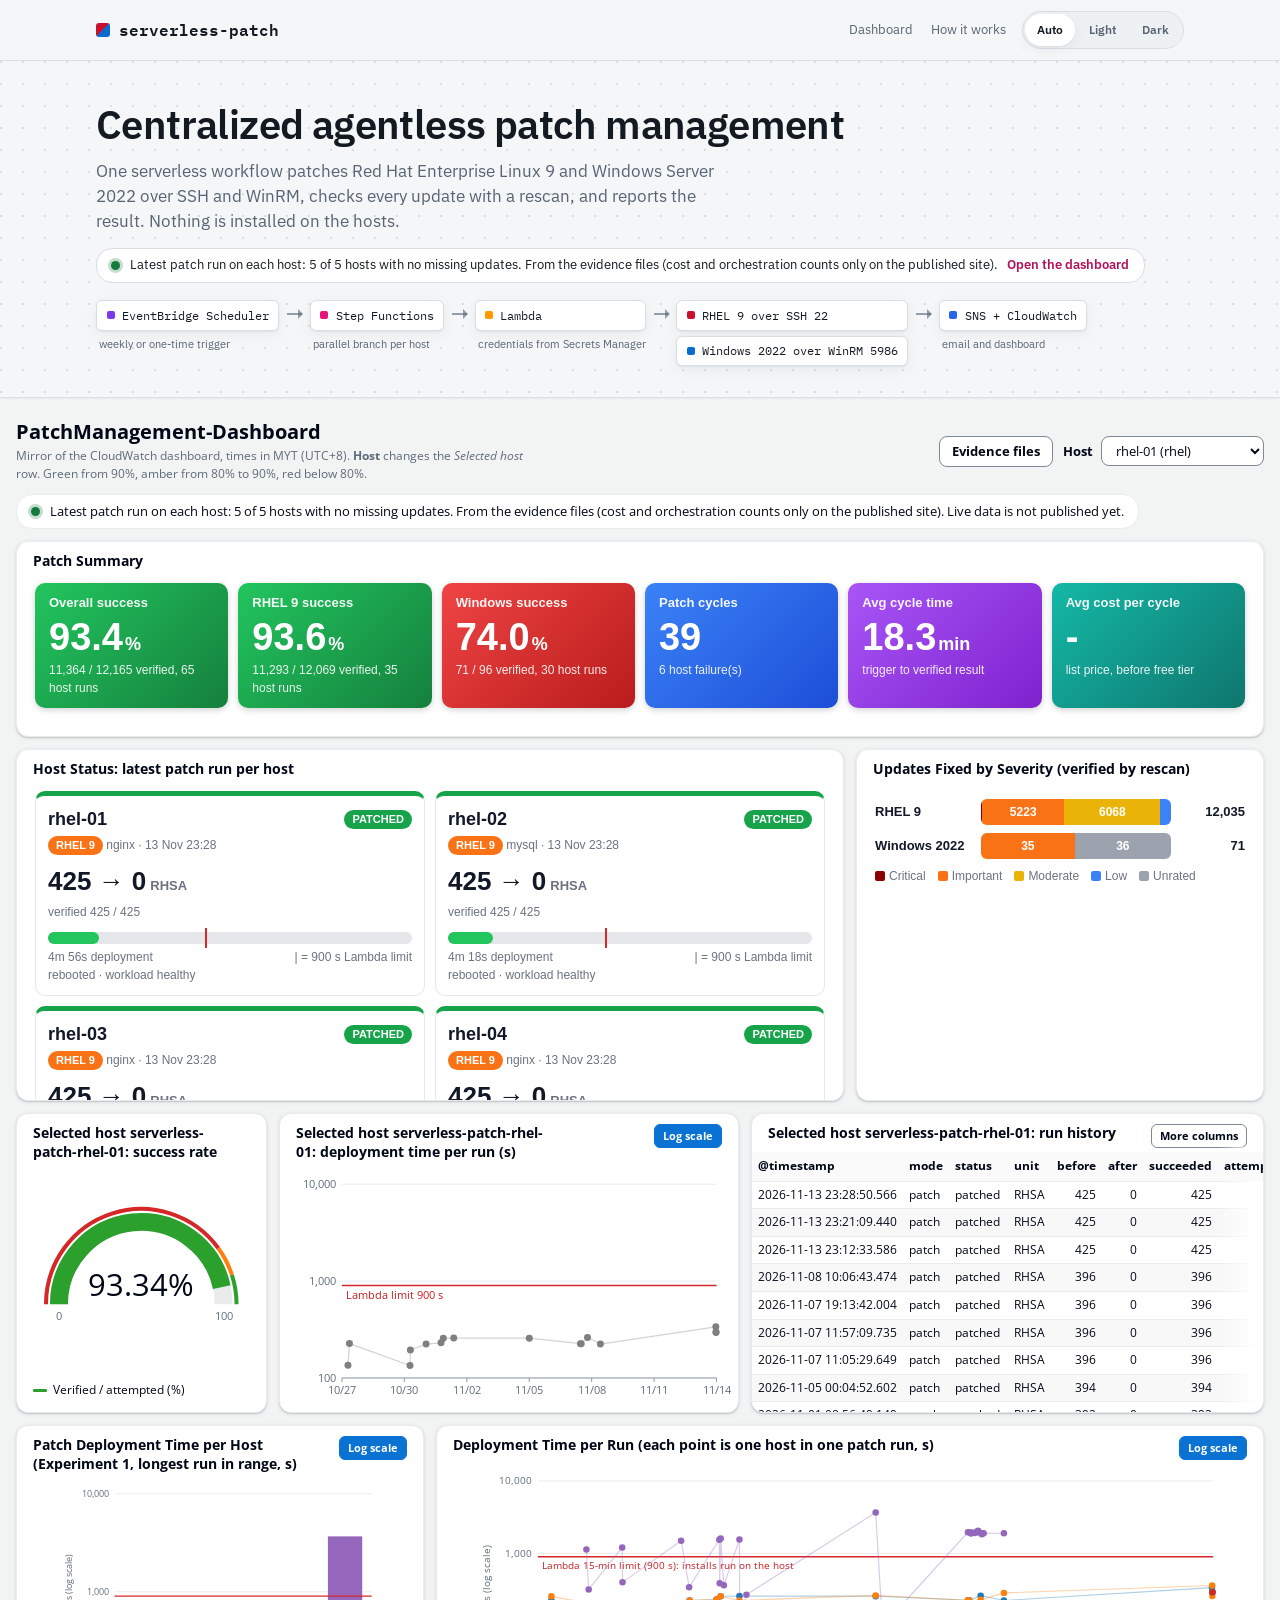
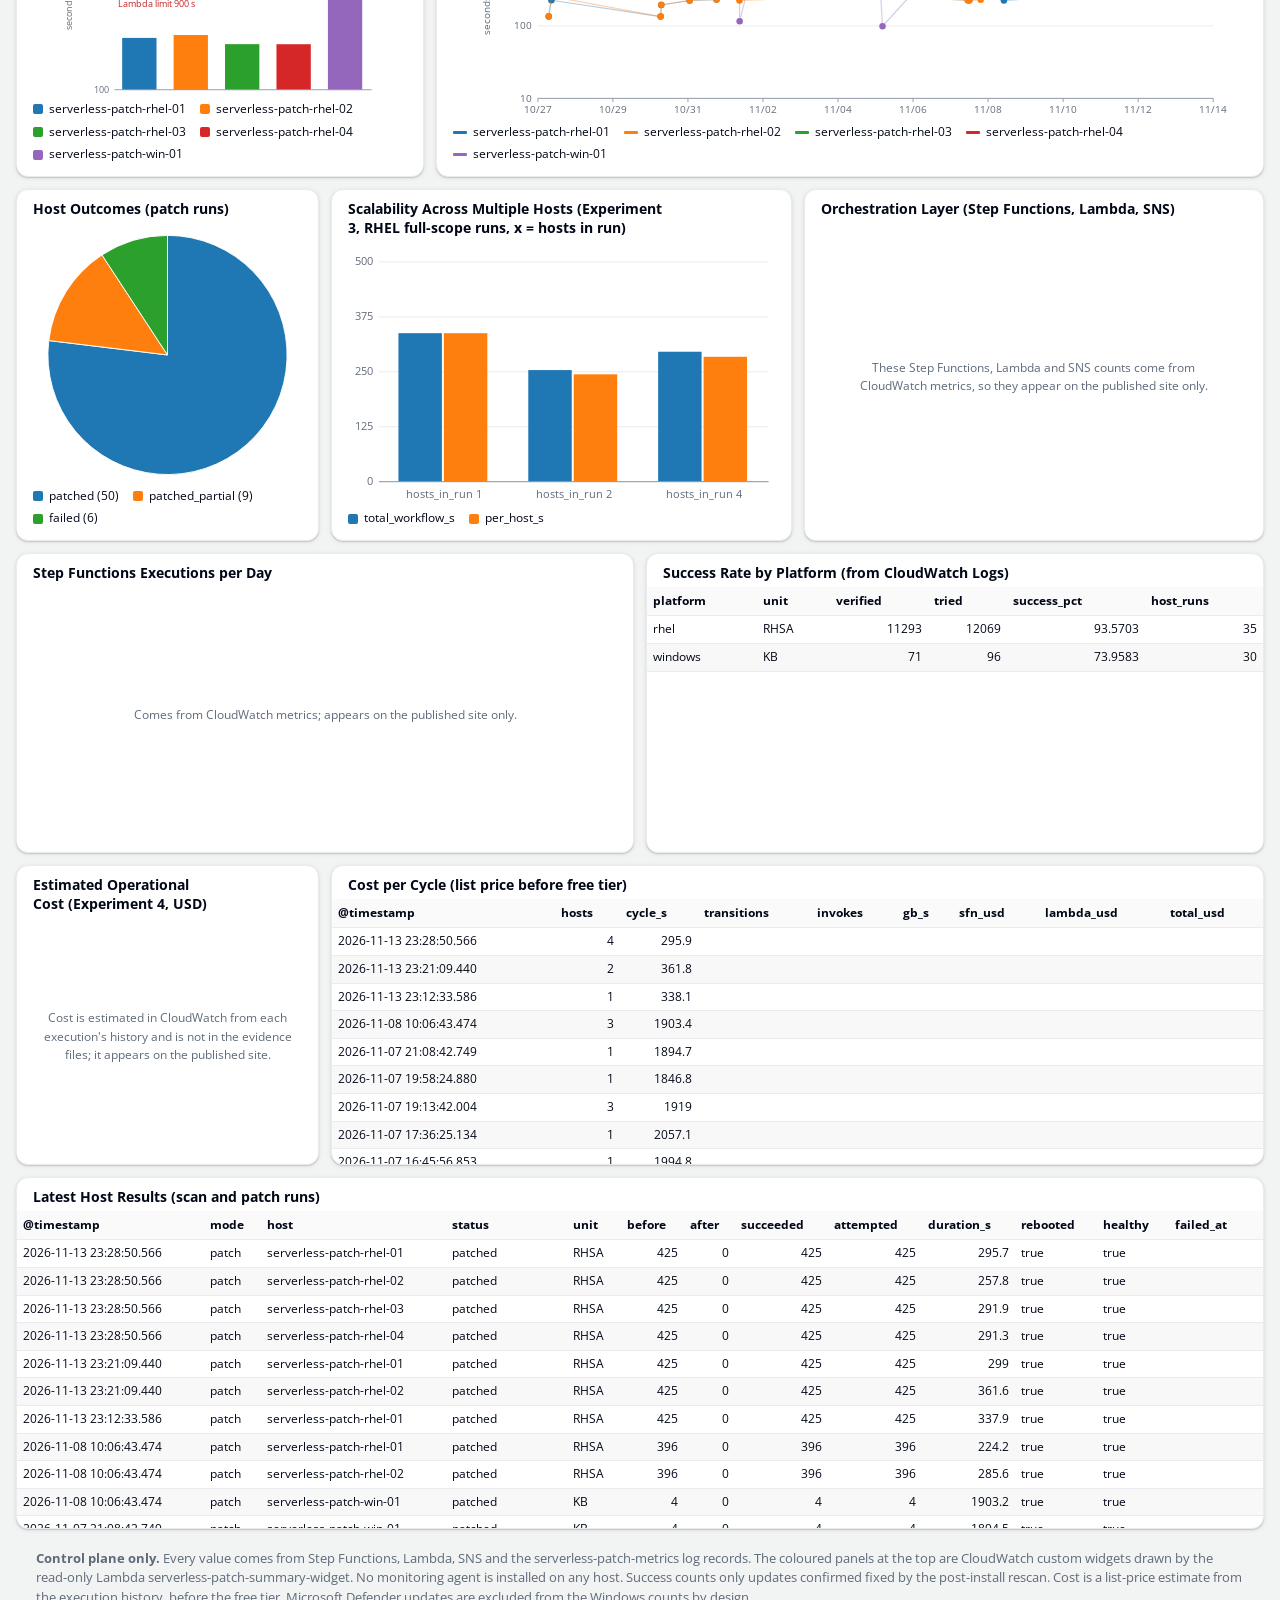
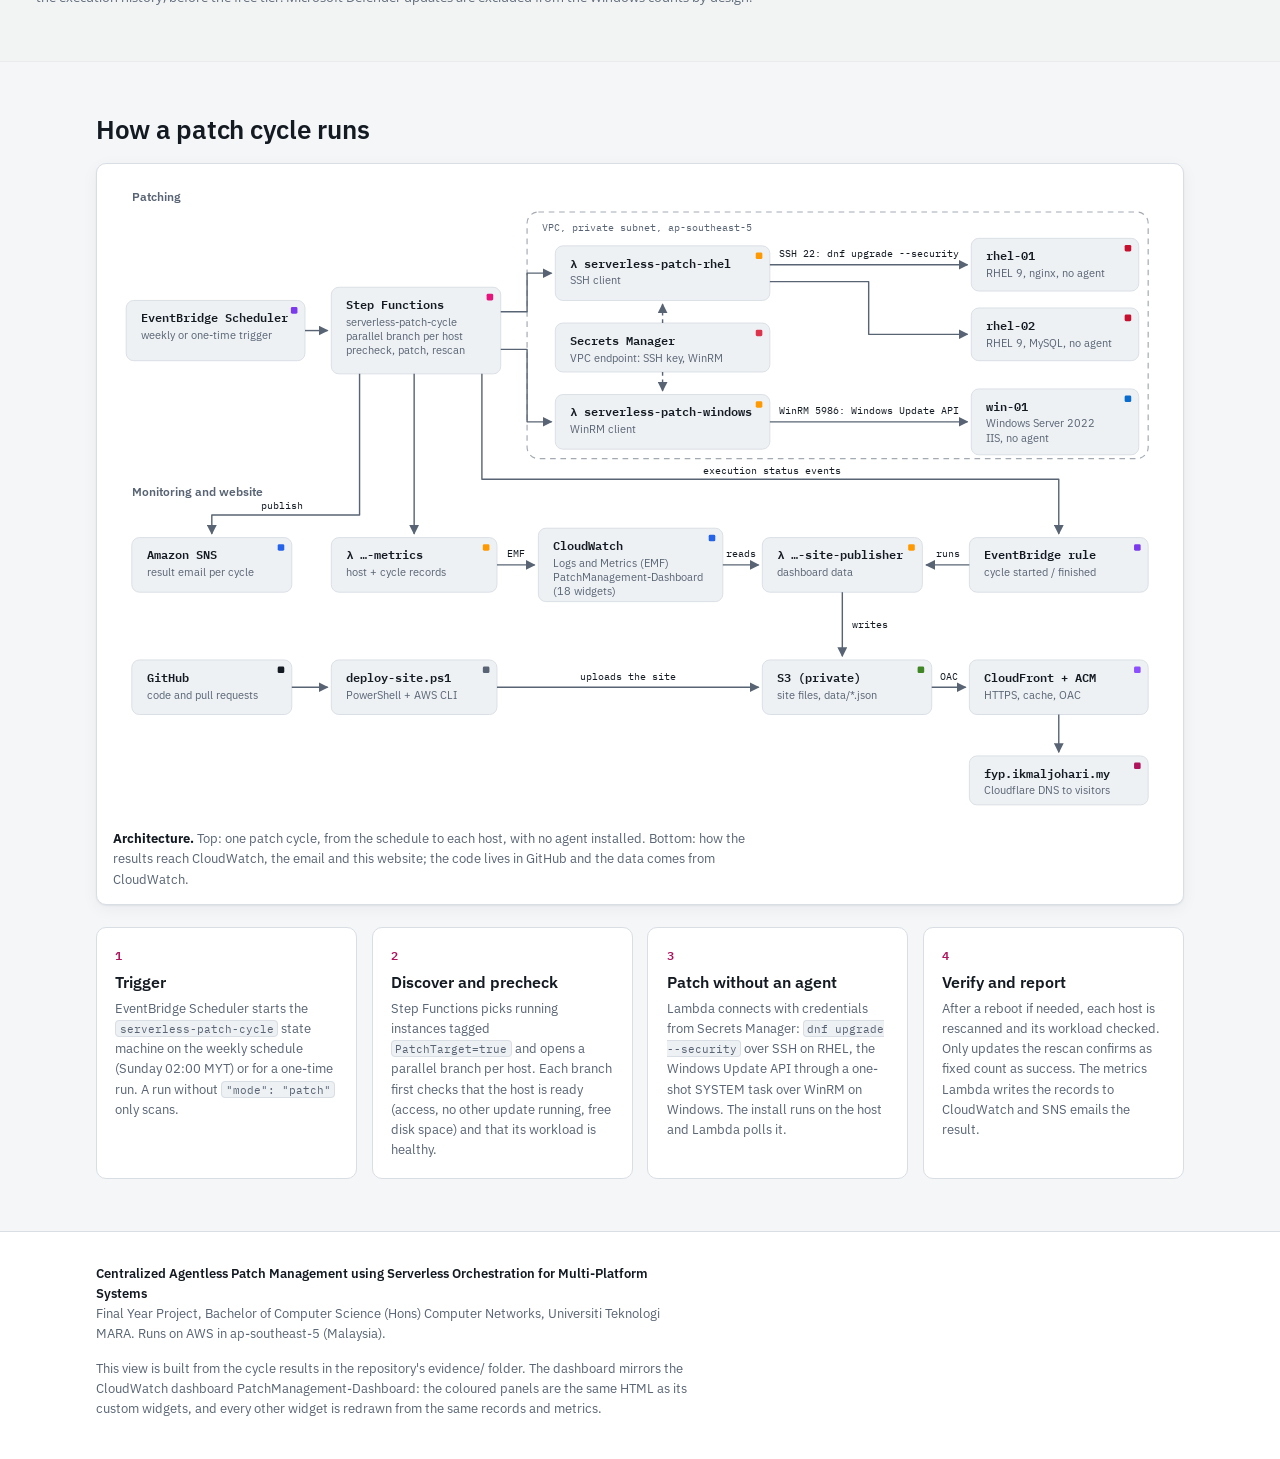
==== commit 22a225f0: "Website: one rolling view, no fixed dates The page now shows only the last 2 weeks (data/live.json)," ====
--- a/site/index.html
+++ b/site/index.html
@@ -14,7 +14,7 @@
 <meta property="og:site_name" content="serverless-patch">
 <meta property="og:url" content="https://fyp.ikmaljohari.my/">
 <meta property="og:title" content="Centralized agentless patch management">
-<meta property="og:description" content="RHEL 9 and Windows Server 2022 patched by AWS Step Functions and Lambda with no agent on any host. Live CloudWatch dashboard: 99.9% of updates verified fixed in the 1 to 13 Nov 2026 evaluation.">
+<meta property="og:description" content="RHEL 9 and Windows Server 2022 patched by AWS Step Functions and Lambda with no agent on any host. Live CloudWatch dashboard of the last 2 weeks, updated after every patch cycle.">
 <meta property="og:image" content="https://fyp.ikmaljohari.my/assets/og.png">
 <meta property="og:image:width" content="1200">
 <meta property="og:image:height" content="630">
@@ -77,10 +77,6 @@
           <p id="cw-sub">Mirror of the CloudWatch dashboard, times in MYT (UTC+8). <strong>Host</strong> changes the <em>Selected host</em> row. Green from 90%, amber from 80% to 90%, red below 80%.</p>
         </div>
         <div class="cw-controls">
-          <div class="views" role="group" aria-label="Results to show">
-            <button type="button" id="view-live" aria-pressed="true"><span class="live-dot" aria-hidden="true"></span>Live</button>
-            <button type="button" id="view-evaluation" aria-pressed="false">Evaluation <span id="eval-range"></span></button>
-          </div>
           <span class="cw-range" id="cw-range" title="Time range">Loading…</span>
           <label class="cw-var" for="cw-host">Host <select id="cw-host"></select></label>
         </div>
--- a/site/assets/style.css
+++ b/site/assets/style.css
@@ -13,7 +13,6 @@
 /* Hallmark · dropped the 1 to 12 Nov figures · the evaluation now runs 1 to 13 Nov 2026 with the Experiment 3 runs, as the owner asked */
 /* Hallmark · answered F20 · legend rows hold one entry per host from the data, so the count changes with the hosts in range */
 /* Hallmark · finish-review: subagent · 5 findings · 2 resolved (limit label, empty widgets) · 3 kept for the owner (host panel height, hero dot grid, AWS service squares) */
-/* Hallmark · dismissed 41 · the flagged rule paints the Live dot, a shape with no text in it; the button text sets --cw-on-accent */
 /* Layout: one centred column of full-width bands; hero carries the pipeline, then the dashboard
    (assets/dashboard.css, styled after the CloudWatch console), then how it works.
    Colours: cool console neutrals, platform colours from the README diagram (RHEL red, Windows blue),
@@ -107,7 +106,7 @@
 .theme { display: inline-flex; background: var(--surface-2); border: 1px solid var(--line); border-radius: 999px; padding: 2px; gap: 2px; }
 .theme button { position: relative; font: inherit; font-size: .75rem; font-weight: 600; color: var(--muted); background: none; border: 0; border-radius: 999px; min-height: 2rem; padding: .2rem .75rem; cursor: pointer; }
 /* 44px hit target around the compact app controls */
-.theme button::after, .views button::after { content: ""; position: absolute; inset: -6px 0; }
+.theme button::after { content: ""; position: absolute; inset: -6px 0; }
 .theme button:hover { color: var(--ink); }
 .theme button[aria-pressed="true"] { background: var(--surface); color: var(--ink); box-shadow: var(--shadow); }
 
@@ -144,13 +143,6 @@
 }
 
 .hero-controls { display: flex; flex-wrap: wrap; align-items: center; gap: .75rem 1rem; margin-top: .6rem; }
-.views { display: inline-flex; background: var(--surface-2); border: 1px solid var(--line); border-radius: 999px; padding: 3px; gap: 2px; }
-.views button { position: relative; font: inherit; font-size: var(--step--1); font-weight: 600; color: var(--muted); background: none; border: 0; border-radius: 999px; min-height: 2rem; padding: .35rem .85rem; cursor: pointer; display: inline-flex; align-items: center; gap: .45rem; white-space: nowrap; }
-.views button:hover { color: var(--ink); }
-.views button[aria-pressed="true"] { background: var(--surface); color: var(--ink); box-shadow: var(--shadow); }
-.views button:disabled { opacity: .5; cursor: not-allowed; }
-.live-dot { width: .5rem; height: .5rem; border-radius: 50%; background: var(--ok); }
-.views button[aria-pressed="false"] .live-dot { background: var(--muted); }
 .status-line { display: inline-flex; align-items: center; gap: .6rem; align-self: flex-start; font-size: var(--step--1); font-variant-numeric: tabular-nums; color: var(--ink); background: var(--surface); border: 1px solid var(--line); border-radius: 1rem; padding: .4rem .9rem; }
 .status-line .dot { width: .55rem; height: .55rem; border-radius: 50%; background: var(--muted); flex: none; }
 .status-line.is-ok .dot { background: var(--ok); box-shadow: 0 0 0 3px color-mix(in srgb, var(--ok) 25%, transparent); }
--- a/site/assets/dashboard.css
+++ b/site/assets/dashboard.css
@@ -58,10 +58,6 @@
 .cw-var { display: inline-flex; align-items: center; gap: 8px; font-size: 13px; font-weight: 700; color: var(--cw-text); }
 .cw-var select { font: inherit; font-weight: 400; font-size: 13px; color: var(--cw-text); background: var(--cw-control);
   border: 1px solid var(--cw-control-border); border-radius: 8px; padding: 4px 28px 4px 10px; max-width: 100%; }
-.cw-band .views { background: var(--cw-control); color: var(--cw-text); border-color: var(--cw-control-border); }
-.cw-band .views button { font-family: var(--cw-font); color: var(--cw-muted); }
-.cw-band .views button[aria-pressed="true"] { background: var(--cw-link); color: var(--cw-on-accent); box-shadow: none; }
-.cw-band .views button[aria-pressed="true"] .live-dot { background: var(--cw-on-accent); }
 .cw-band .status-line { background: var(--cw-panel); border-color: var(--cw-border); color: var(--cw-text); margin-bottom: 12px; font-family: var(--cw-font); }
 
 /* grid */
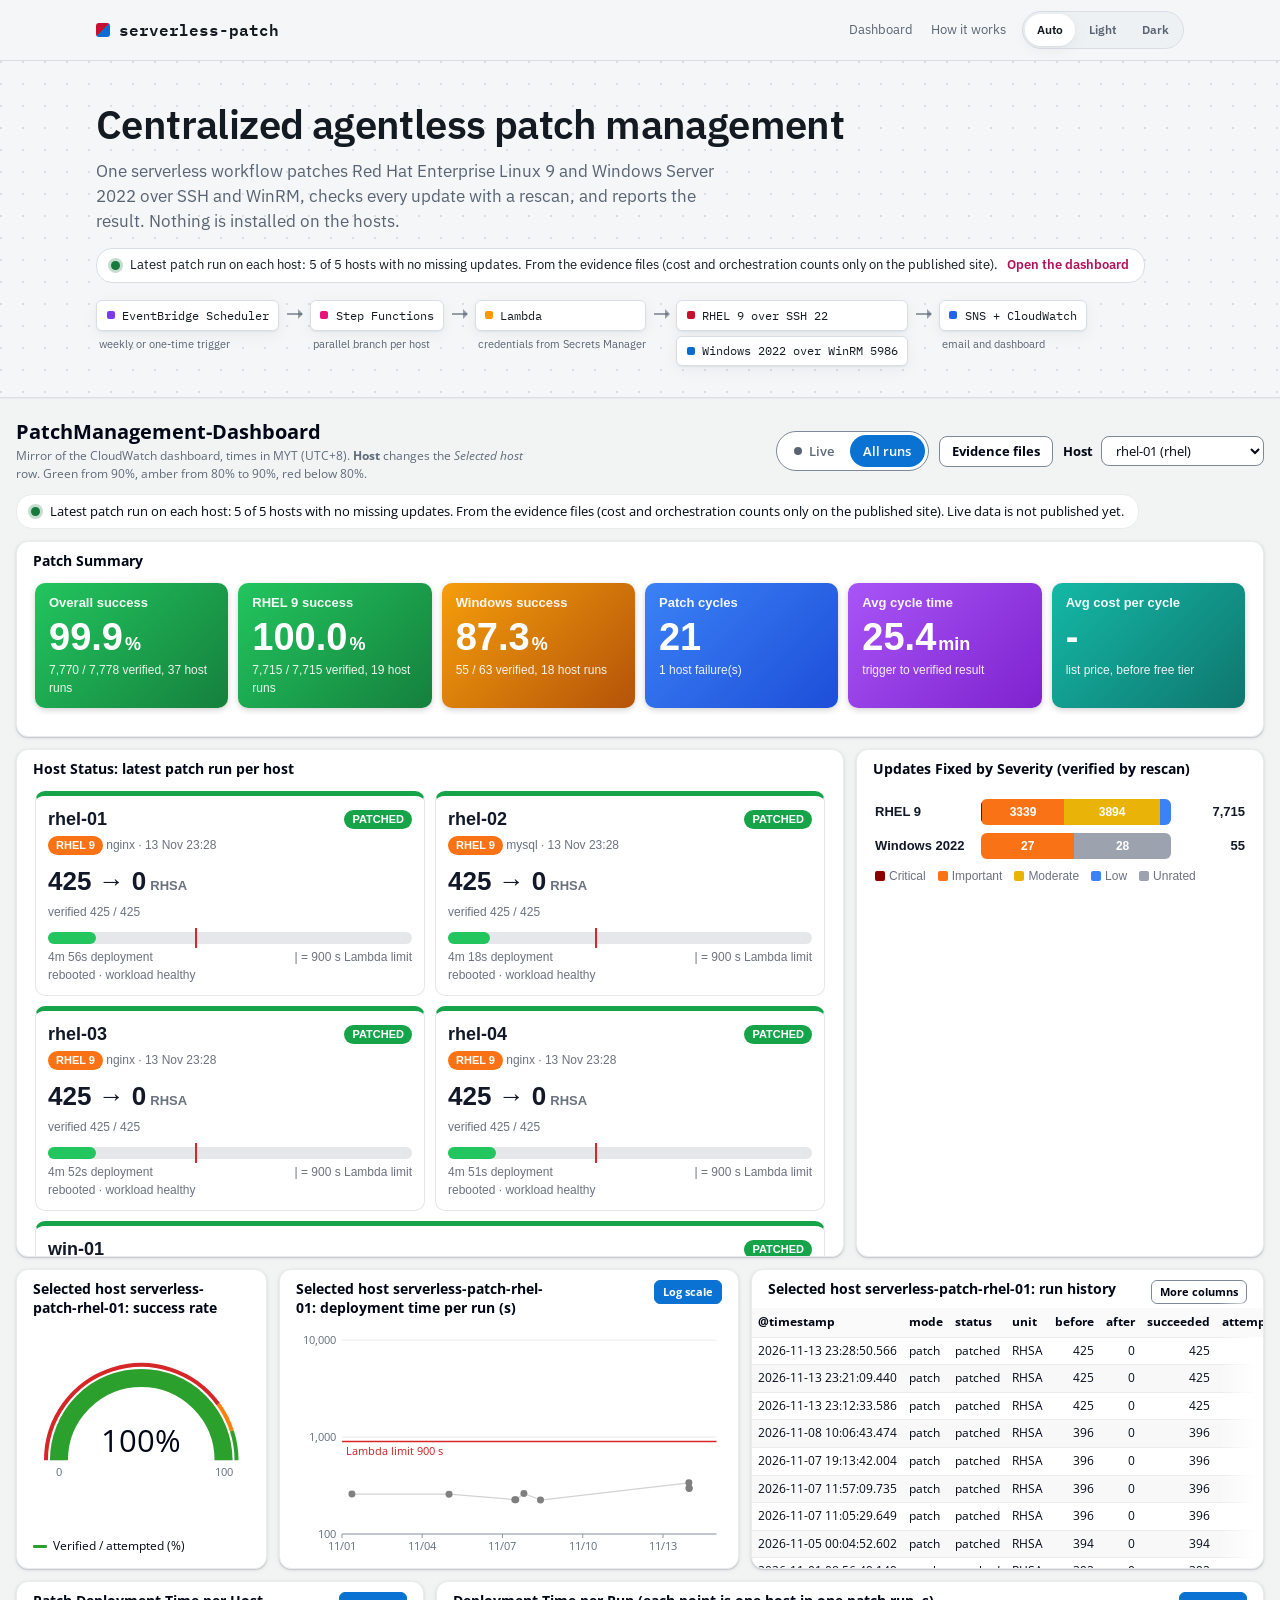
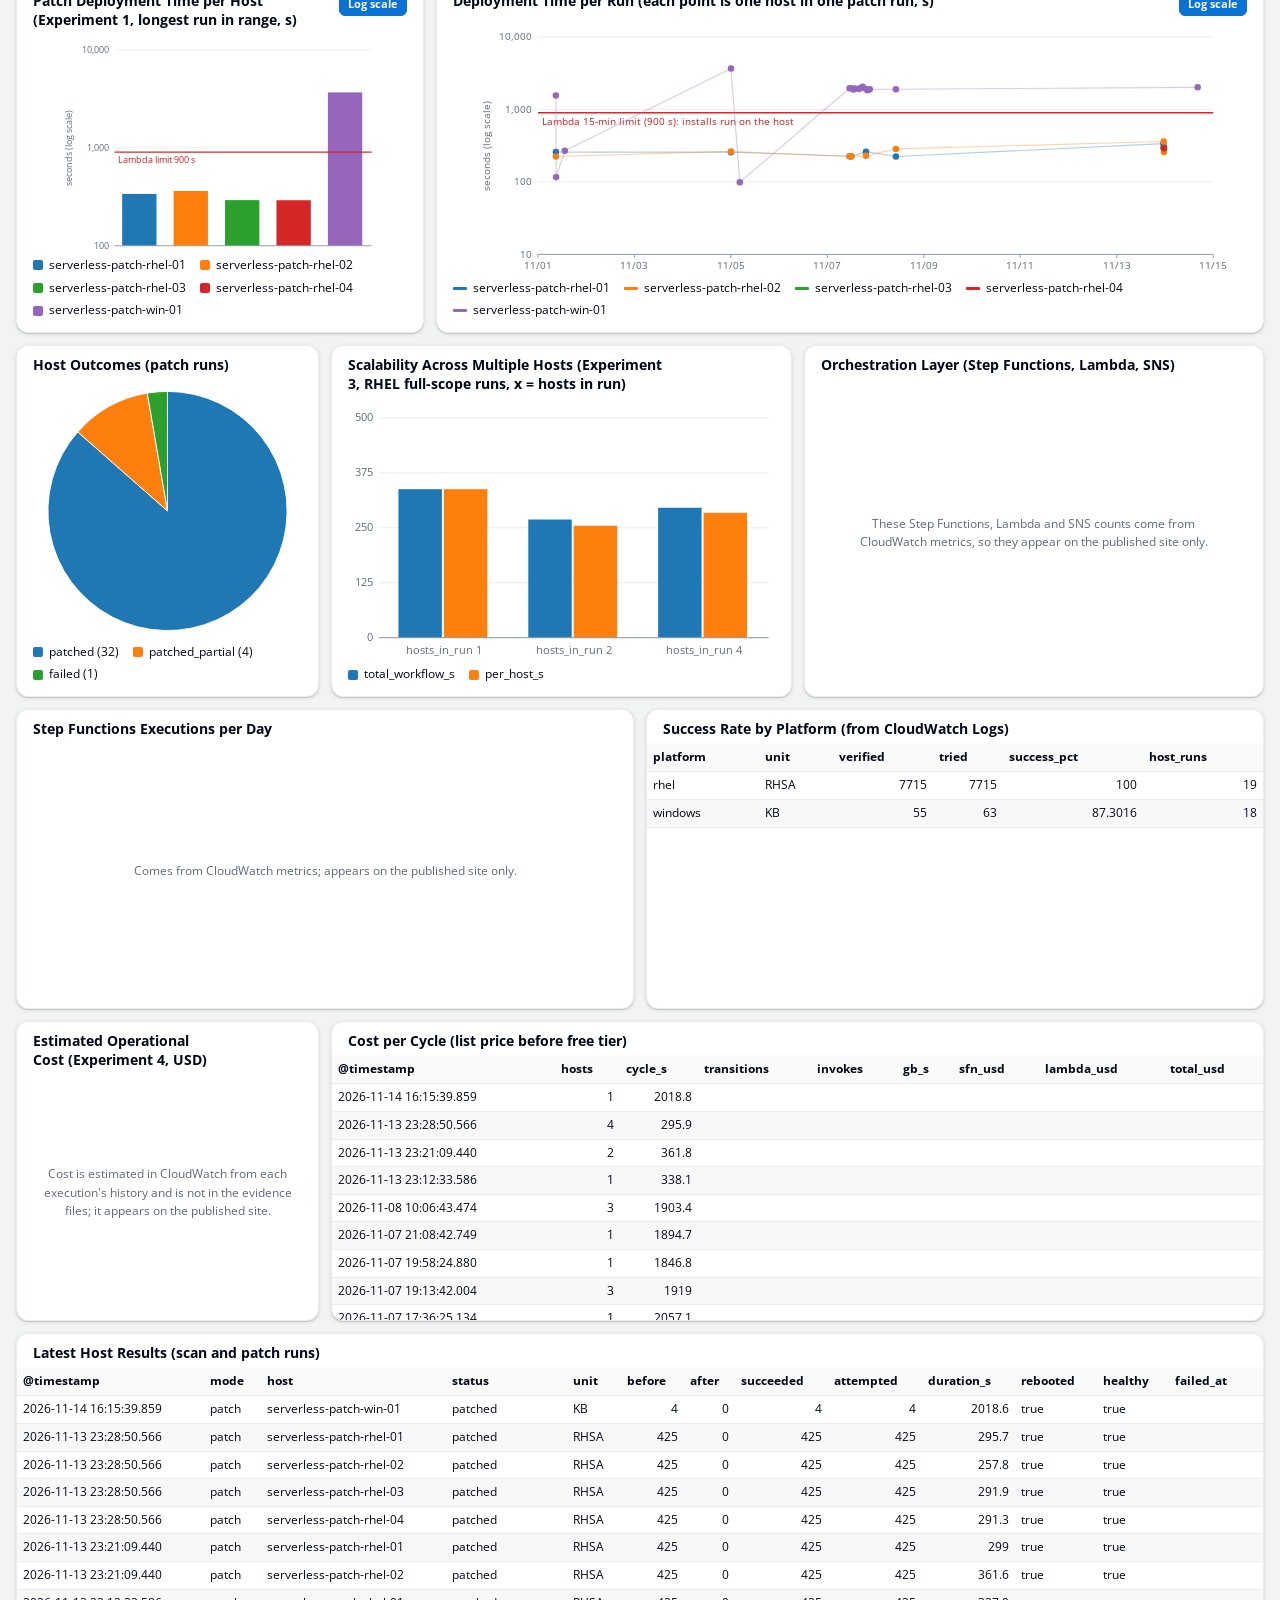
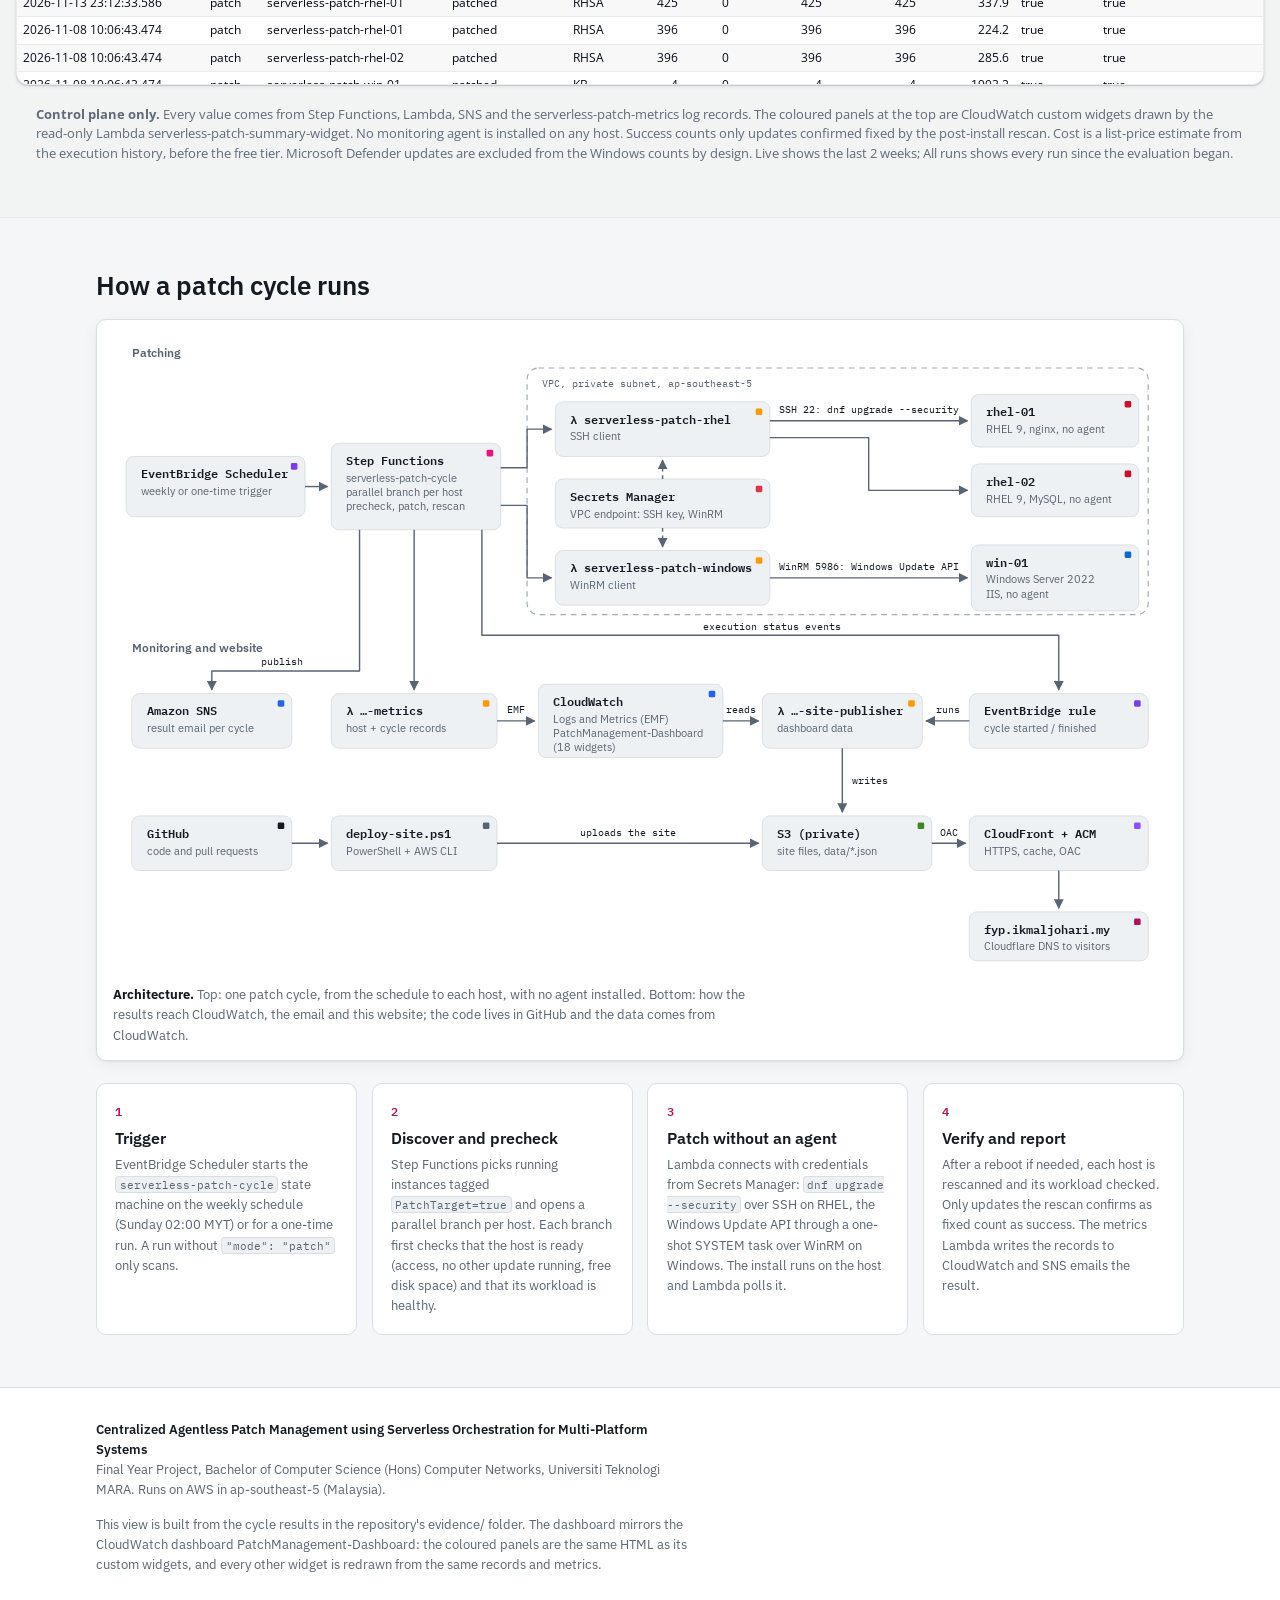
==== commit 72cc7d1e: "Website: Live | All runs toggle, taller Host Status panel The view switch from PR #8 is back, withou" ====
--- a/site/index.html
+++ b/site/index.html
@@ -14,7 +14,7 @@
 <meta property="og:site_name" content="serverless-patch">
 <meta property="og:url" content="https://fyp.ikmaljohari.my/">
 <meta property="og:title" content="Centralized agentless patch management">
-<meta property="og:description" content="RHEL 9 and Windows Server 2022 patched by AWS Step Functions and Lambda with no agent on any host. Live CloudWatch dashboard of the last 2 weeks, updated after every patch cycle.">
+<meta property="og:description" content="RHEL 9 and Windows Server 2022 patched by AWS Step Functions and Lambda with no agent on any host. Live CloudWatch dashboard, updated after every patch cycle.">
 <meta property="og:image" content="https://fyp.ikmaljohari.my/assets/og.png">
 <meta property="og:image:width" content="1200">
 <meta property="og:image:height" content="630">
@@ -77,6 +77,10 @@
           <p id="cw-sub">Mirror of the CloudWatch dashboard, times in MYT (UTC+8). <strong>Host</strong> changes the <em>Selected host</em> row. Green from 90%, amber from 80% to 90%, red below 80%.</p>
         </div>
         <div class="cw-controls">
+          <div class="views" role="group" aria-label="Results to show">
+            <button type="button" id="view-live" aria-pressed="true"><span class="live-dot" aria-hidden="true"></span>Live</button>
+            <button type="button" id="view-all" aria-pressed="false">All runs</button>
+          </div>
           <span class="cw-range" id="cw-range" title="Time range">Loading…</span>
           <label class="cw-var" for="cw-host">Host <select id="cw-host"></select></label>
         </div>
--- a/site/assets/style.css
+++ b/site/assets/style.css
@@ -12,6 +12,7 @@
 /* Hallmark · dropped the arrow in "Open the dashboard ↓" · 63 names arrows glued to link text */
 /* Hallmark · dropped the 1 to 12 Nov figures · the evaluation now runs 1 to 13 Nov 2026 with the Experiment 3 runs, as the owner asked */
 /* Hallmark · answered F20 · legend rows hold one entry per host from the data, so the count changes with the hosts in range */
+/* Hallmark · dismissed 41 · the flagged rule paints the Live dot, a shape with no text in it; the button text sets --cw-on-accent */
 /* Hallmark · finish-review: subagent · 5 findings · 2 resolved (limit label, empty widgets) · 3 kept for the owner (host panel height, hero dot grid, AWS service squares) */
 /* Layout: one centred column of full-width bands; hero carries the pipeline, then the dashboard
    (assets/dashboard.css, styled after the CloudWatch console), then how it works.
@@ -106,7 +107,7 @@
 .theme { display: inline-flex; background: var(--surface-2); border: 1px solid var(--line); border-radius: 999px; padding: 2px; gap: 2px; }
 .theme button { position: relative; font: inherit; font-size: .75rem; font-weight: 600; color: var(--muted); background: none; border: 0; border-radius: 999px; min-height: 2rem; padding: .2rem .75rem; cursor: pointer; }
 /* 44px hit target around the compact app controls */
-.theme button::after { content: ""; position: absolute; inset: -6px 0; }
+.theme button::after, .views button::after { content: ""; position: absolute; inset: -6px 0; }
 .theme button:hover { color: var(--ink); }
 .theme button[aria-pressed="true"] { background: var(--surface); color: var(--ink); box-shadow: var(--shadow); }
 
@@ -143,6 +144,13 @@
 }
 
 .hero-controls { display: flex; flex-wrap: wrap; align-items: center; gap: .75rem 1rem; margin-top: .6rem; }
+.views { display: inline-flex; background: var(--surface-2); border: 1px solid var(--line); border-radius: 999px; padding: 3px; gap: 2px; }
+.views button { position: relative; font: inherit; font-size: var(--step--1); font-weight: 600; color: var(--muted); background: none; border: 0; border-radius: 999px; min-height: 2rem; padding: .35rem .85rem; cursor: pointer; display: inline-flex; align-items: center; gap: .45rem; white-space: nowrap; }
+.views button:hover { color: var(--ink); }
+.views button[aria-pressed="true"] { background: var(--surface); color: var(--ink); box-shadow: var(--shadow); }
+.views button:disabled { opacity: .5; cursor: not-allowed; }
+.live-dot { width: .5rem; height: .5rem; border-radius: 50%; background: var(--ok); }
+.views button[aria-pressed="false"] .live-dot { background: var(--muted); }
 .status-line { display: inline-flex; align-items: center; gap: .6rem; align-self: flex-start; font-size: var(--step--1); font-variant-numeric: tabular-nums; color: var(--ink); background: var(--surface); border: 1px solid var(--line); border-radius: 1rem; padding: .4rem .9rem; }
 .status-line .dot { width: .55rem; height: .55rem; border-radius: 50%; background: var(--muted); flex: none; }
 .status-line.is-ok .dot { background: var(--ok); box-shadow: 0 0 0 3px color-mix(in srgb, var(--ok) 25%, transparent); }
--- a/site/assets/dashboard.css
+++ b/site/assets/dashboard.css
@@ -58,6 +58,10 @@
 .cw-var { display: inline-flex; align-items: center; gap: 8px; font-size: 13px; font-weight: 700; color: var(--cw-text); }
 .cw-var select { font: inherit; font-weight: 400; font-size: 13px; color: var(--cw-text); background: var(--cw-control);
   border: 1px solid var(--cw-control-border); border-radius: 8px; padding: 4px 28px 4px 10px; max-width: 100%; }
+.cw-band .views { background: var(--cw-control); color: var(--cw-text); border-color: var(--cw-control-border); }
+.cw-band .views button { font-family: var(--cw-font); color: var(--cw-muted); }
+.cw-band .views button[aria-pressed="true"] { background: var(--cw-link); color: var(--cw-on-accent); box-shadow: none; }
+.cw-band .views button[aria-pressed="true"] .live-dot { background: var(--cw-on-accent); }
 .cw-band .status-line { background: var(--cw-panel); border-color: var(--cw-border); color: var(--cw-text); margin-bottom: 12px; font-family: var(--cw-font); }
 
 /* grid */
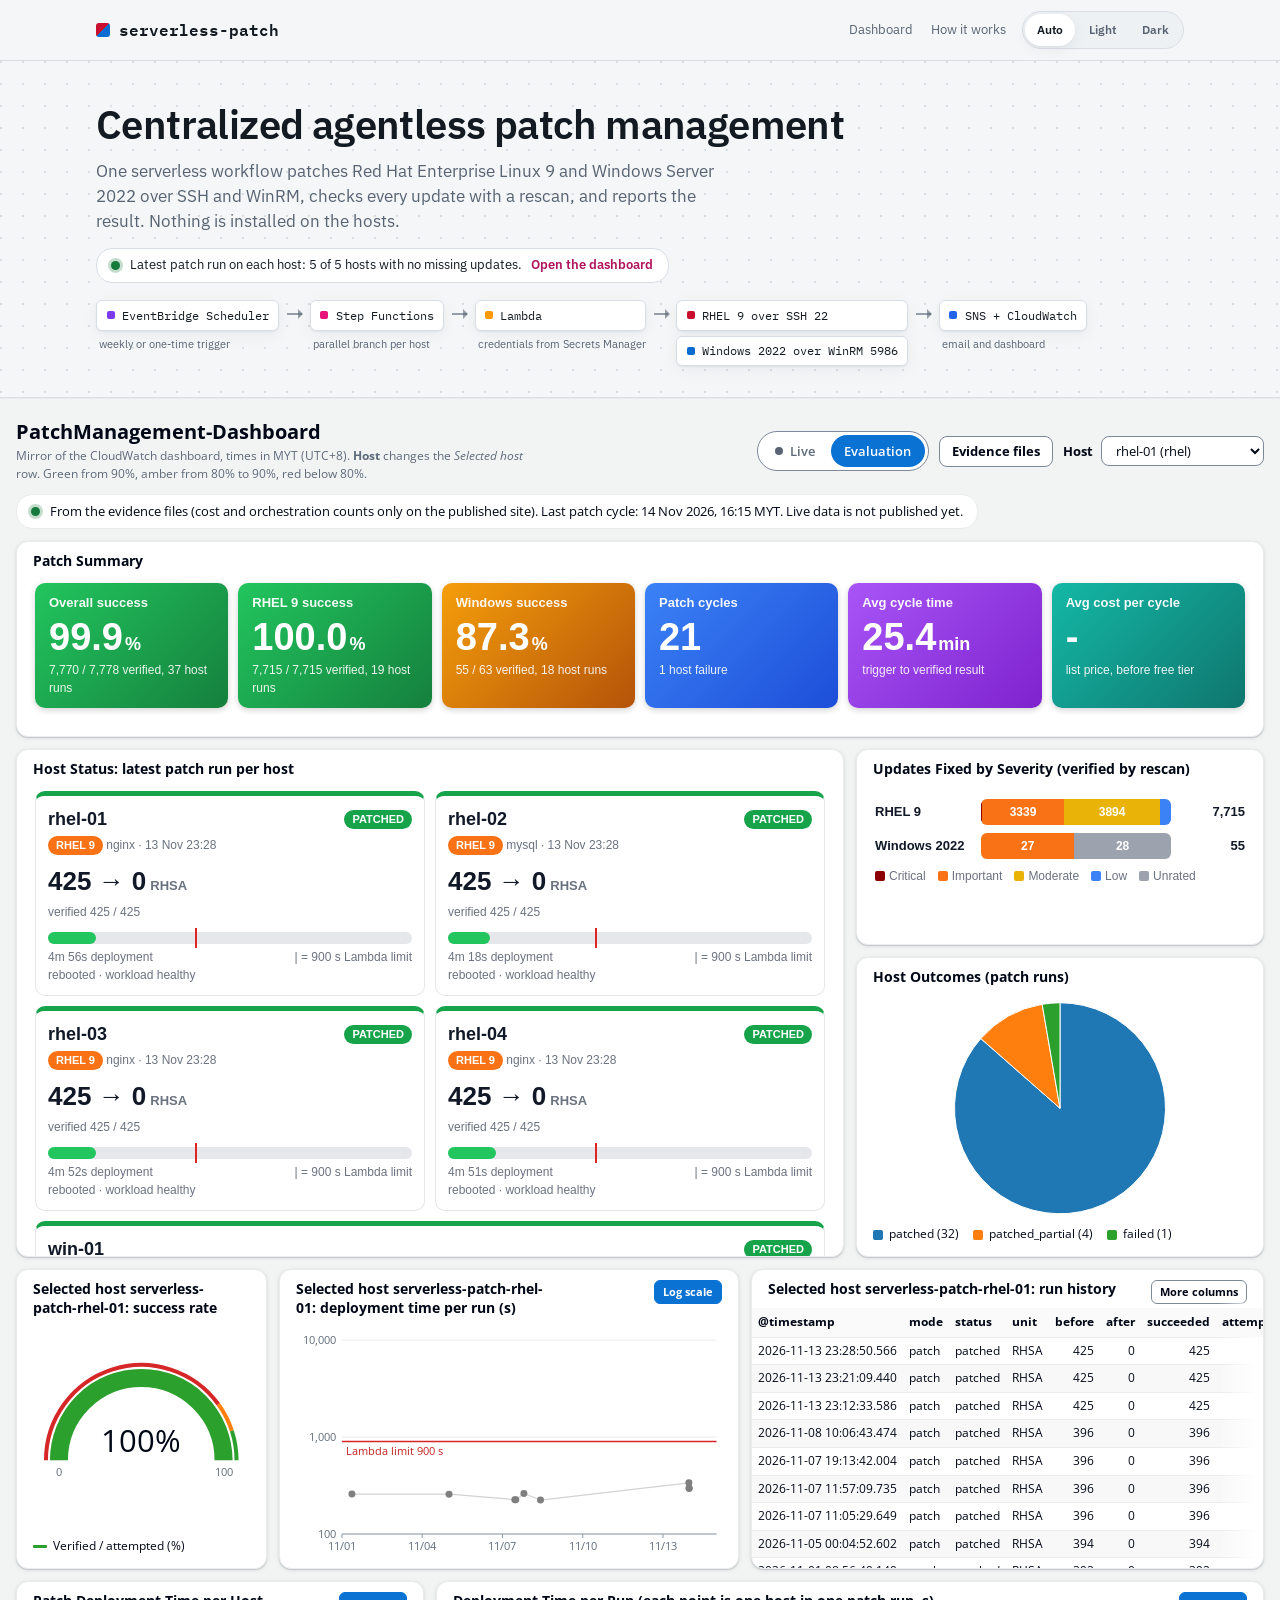
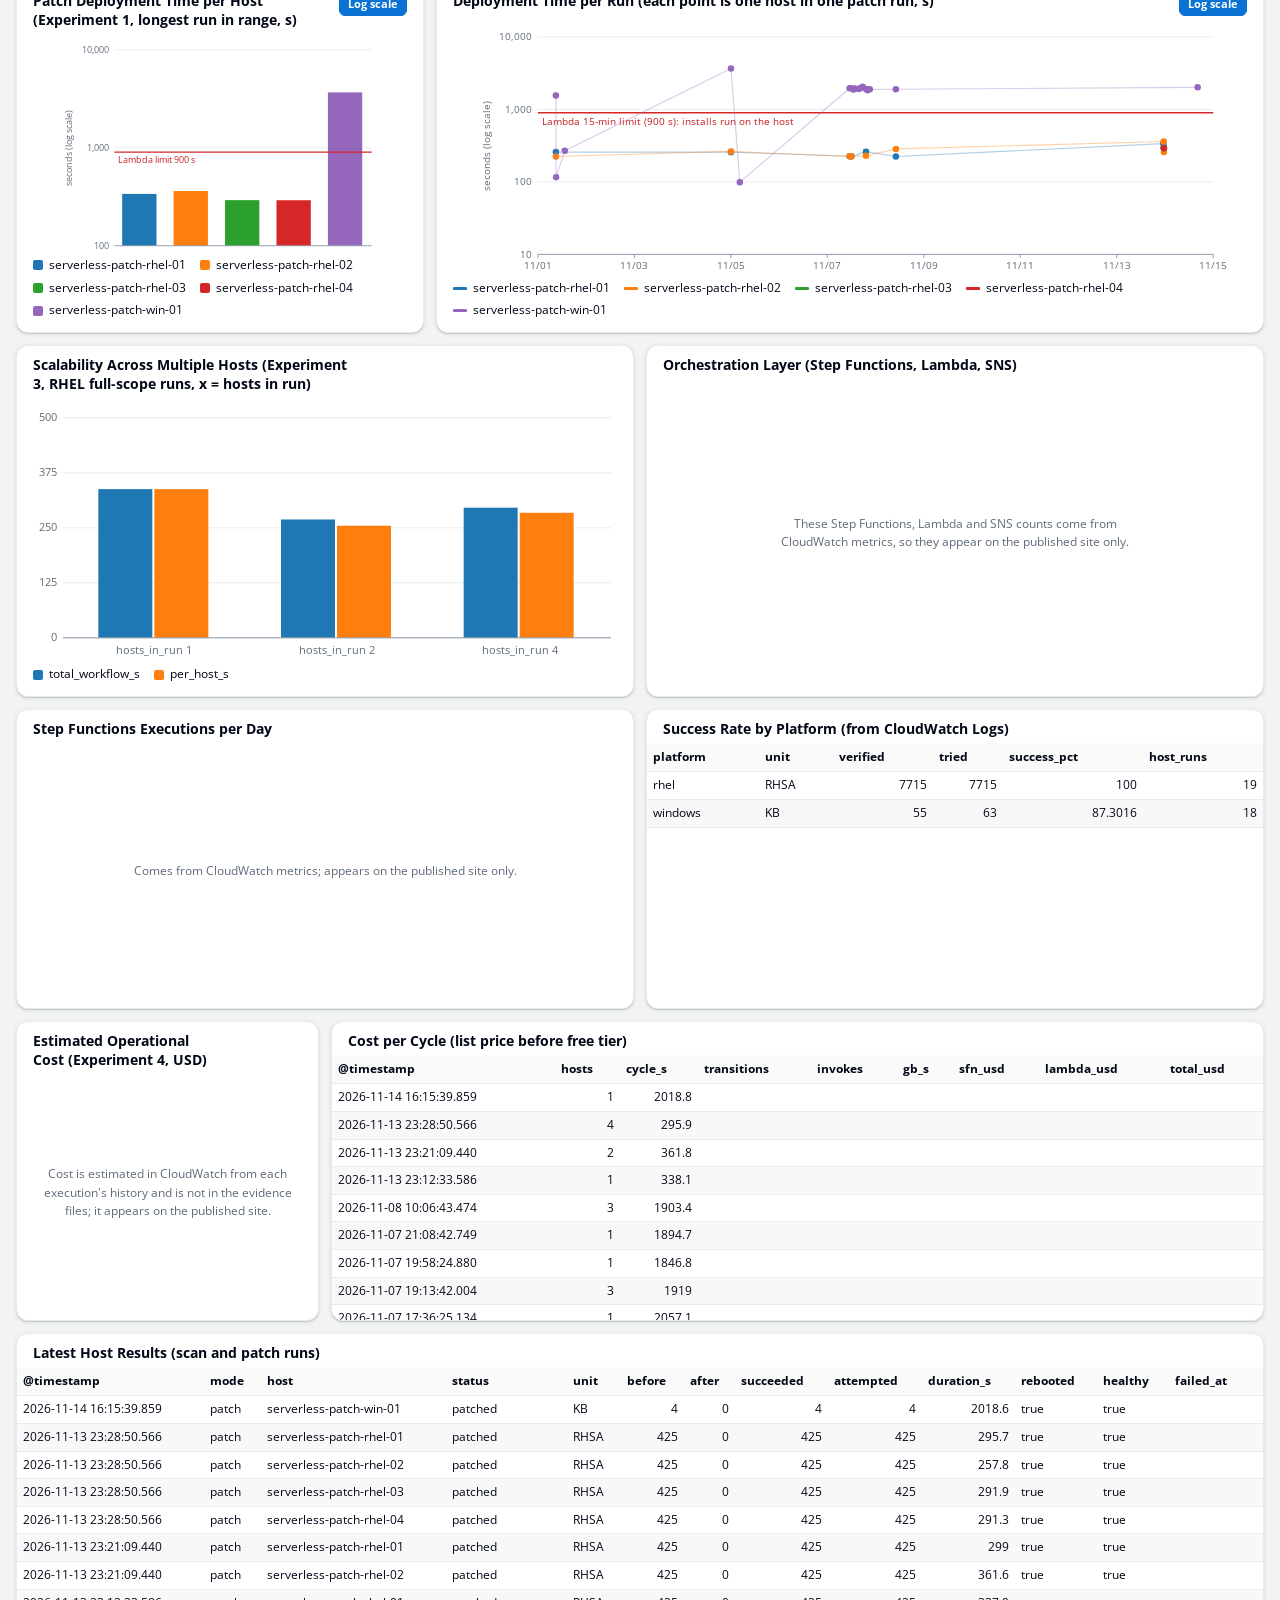
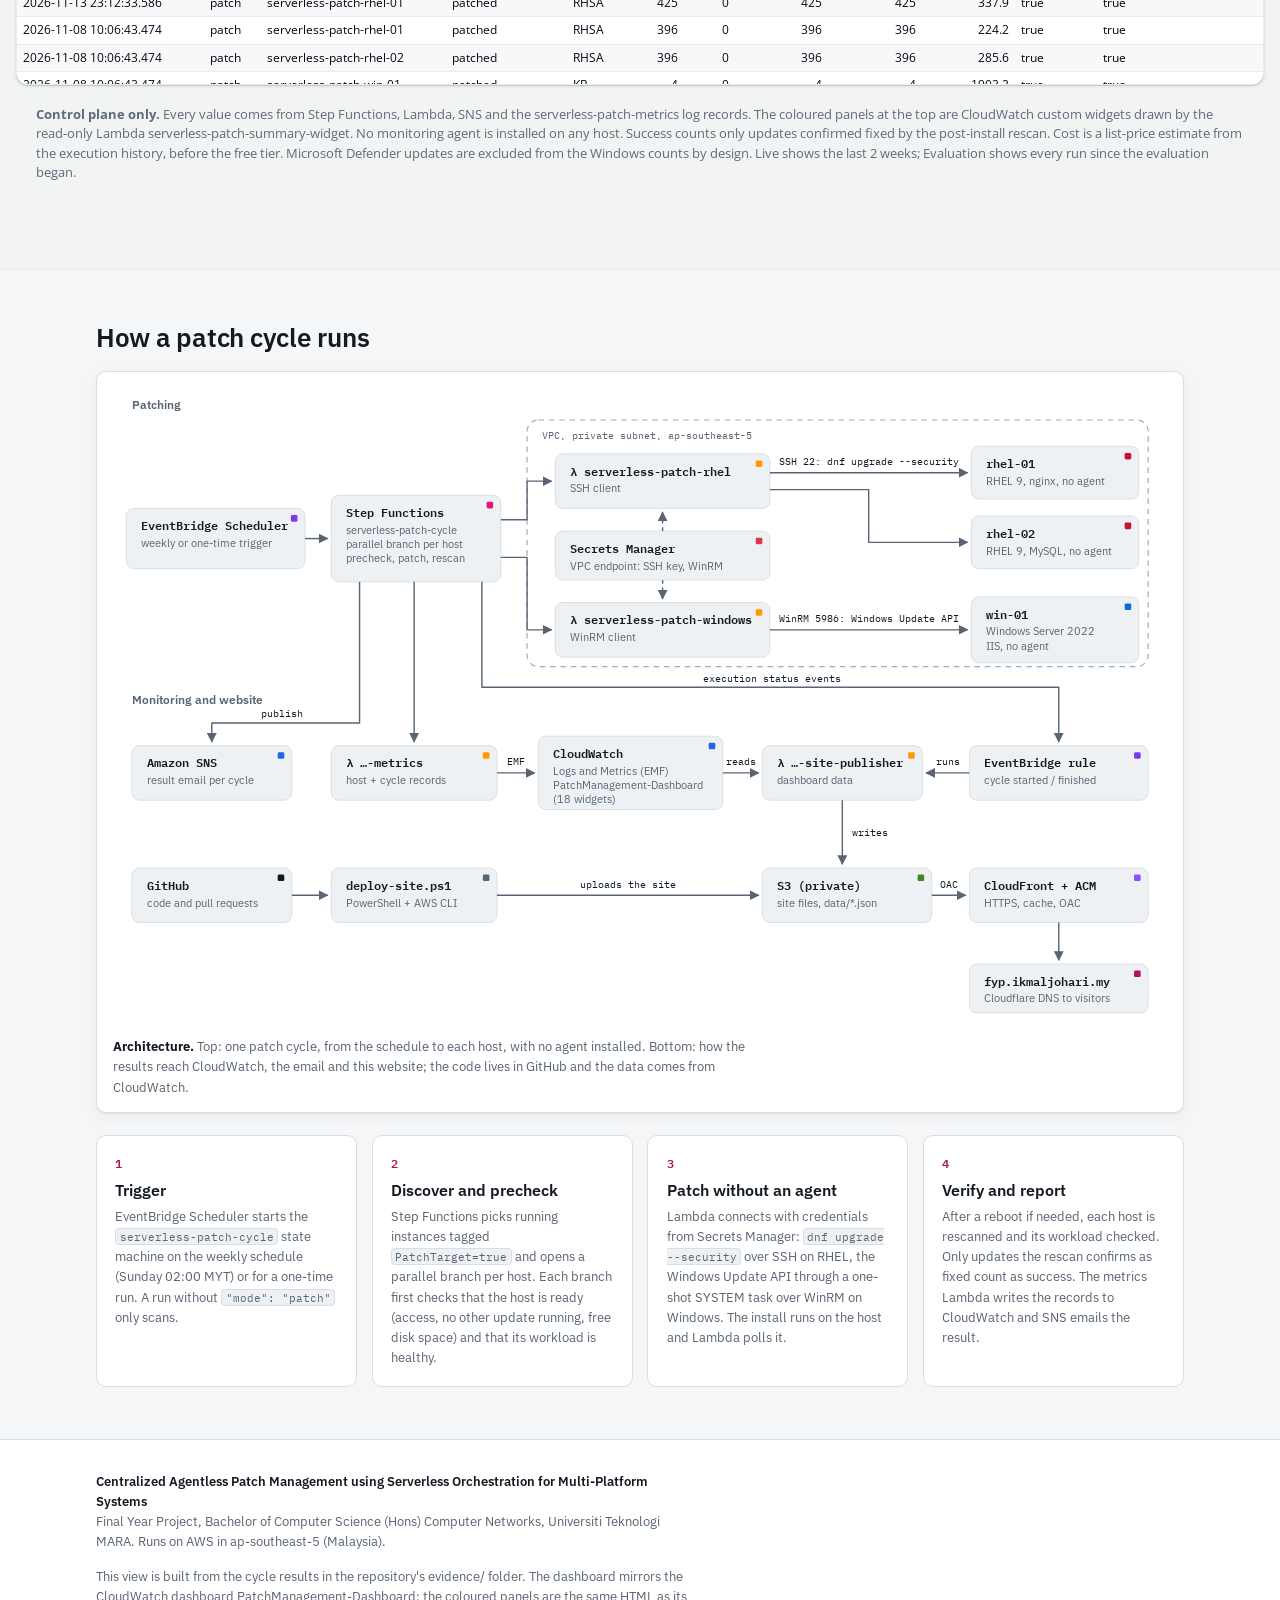
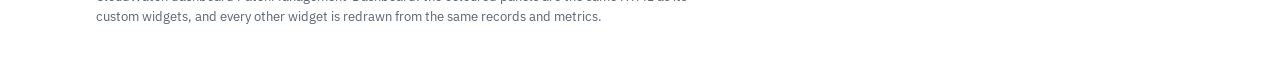
==== commit f0e9a373: "Website: review fixes (status wording, Evaluation, daily refresh, layout) - Status: the hero says ho" ====
--- a/site/index.html
+++ b/site/index.html
@@ -79,7 +79,7 @@
         <div class="cw-controls">
           <div class="views" role="group" aria-label="Results to show">
             <button type="button" id="view-live" aria-pressed="true"><span class="live-dot" aria-hidden="true"></span>Live</button>
-            <button type="button" id="view-all" aria-pressed="false">All runs</button>
+            <button type="button" id="view-all" aria-pressed="false">Evaluation</button>
           </div>
           <span class="cw-range" id="cw-range" title="Time range">Loading…</span>
           <label class="cw-var" for="cw-host">Host <select id="cw-host"></select></label>
--- a/site/assets/style.css
+++ b/site/assets/style.css
@@ -1,4 +1,4 @@
-/* Hallmark · checked: 2026-11-14 · genre: modern-minimal (inferred)
+/* Hallmark · checked: 2026-11-16 · genre: modern-minimal (inferred)
  * floor: 1 FAIL open (56: three table heads, each sticky inside its own scroll box) · fixed: 30 (19, 34, 48, 54, 62, 63, 67, 73, 3, 26b, 40, 41, 64, 75, F6, F19, F26)
  * structural: 6 printed (24b, 44c, 58, 59, 77, 78)
  * built: the project · redesign: polish · v2.0.0 */
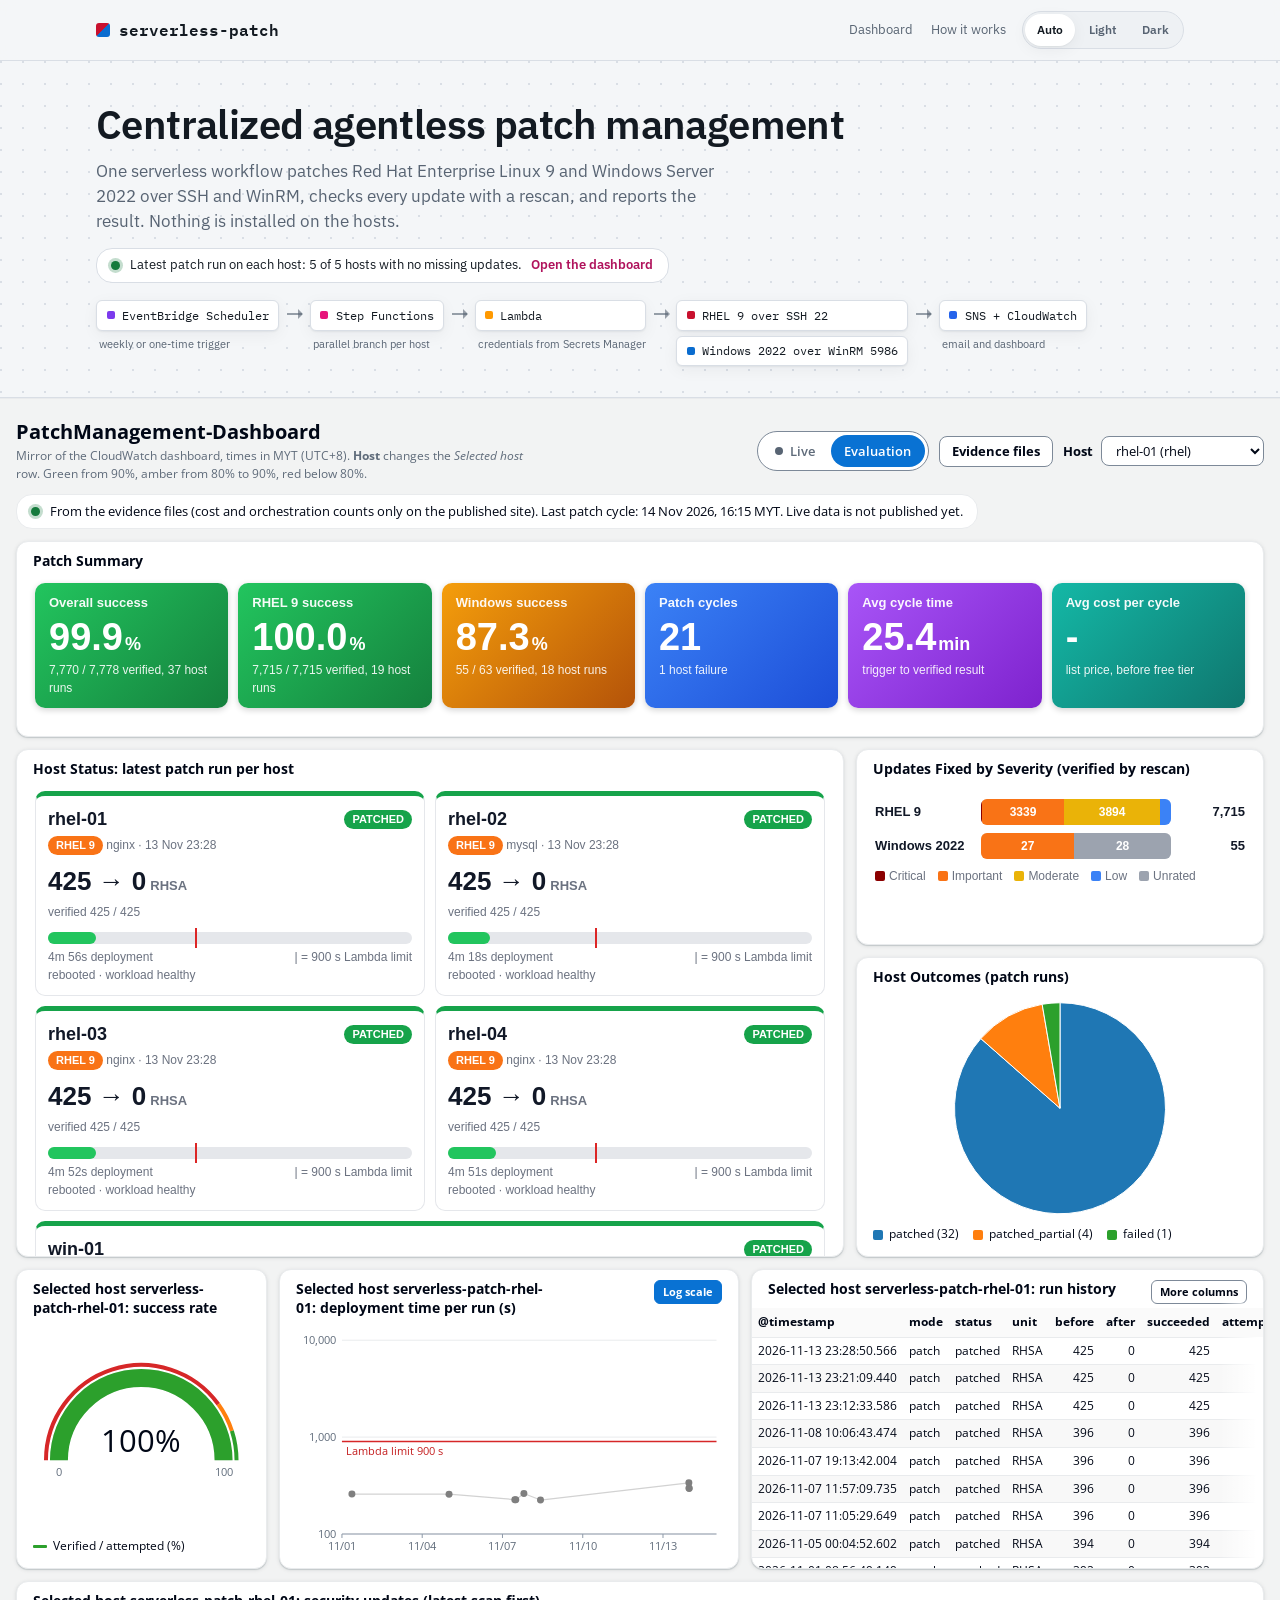
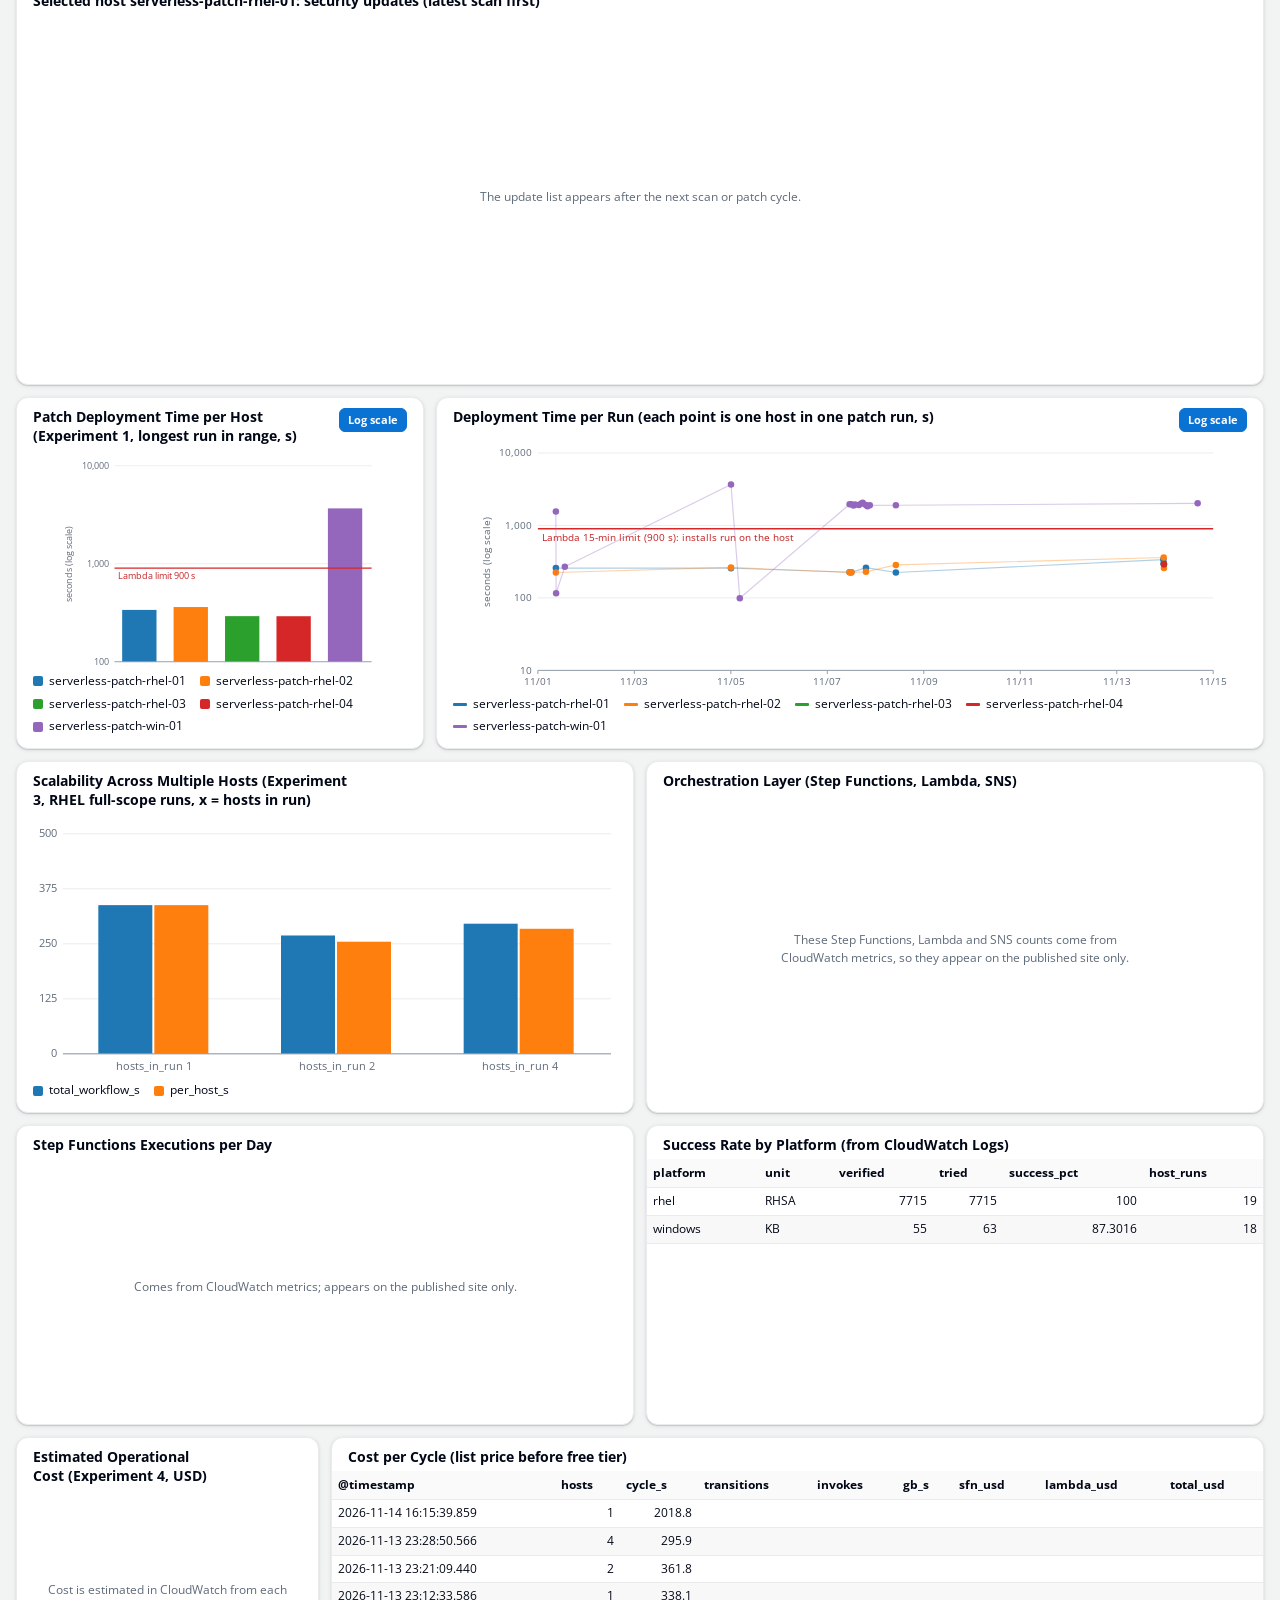
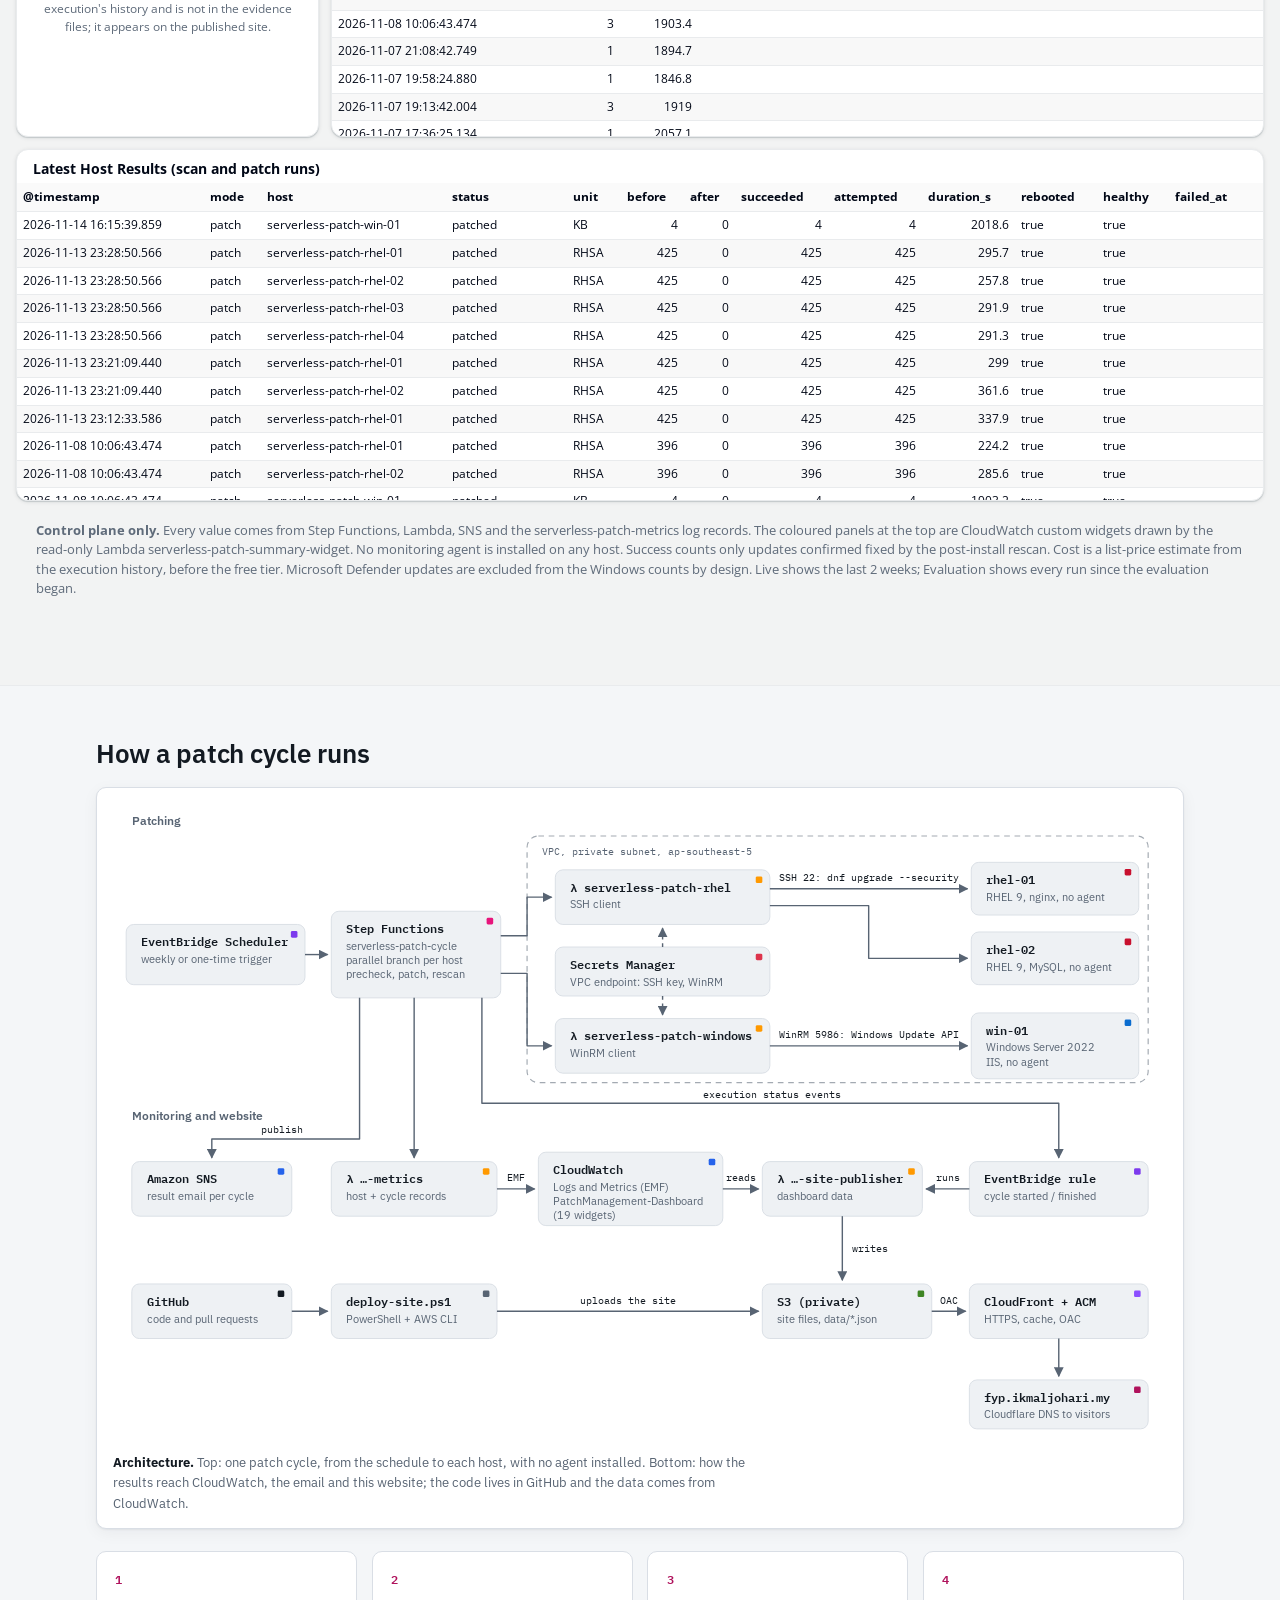
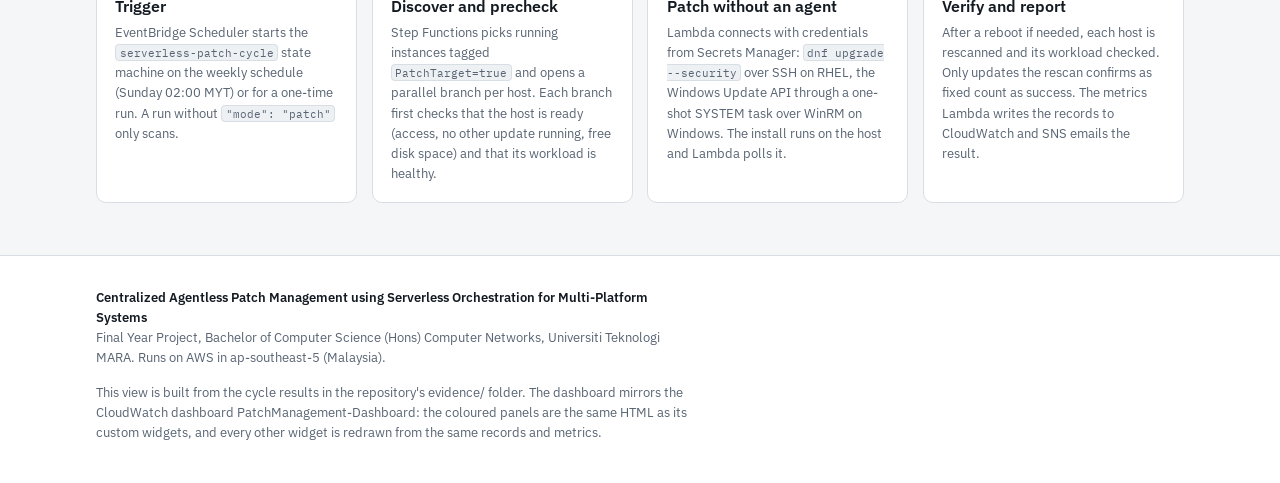
==== commit 94a9166e: "Security updates per host, listed as `dnf updateinfo list` prints them New "Selected host: security " ====
--- a/site/index.html
+++ b/site/index.html
@@ -97,7 +97,7 @@
       </div>
       <figure class="arch" id="architecture">
         <div class="arch-scroll" tabindex="0" aria-label="Architecture diagram (scrolls sideways on small screens)">
-          <svg class="arch-svg" viewBox="0 0 1120 680" role="img" aria-labelledby="arch-title arch-desc"><title id="arch-title">Architecture of the agentless patch management system</title><desc id="arch-desc">EventBridge Scheduler starts the Step Functions state machine serverless-patch-cycle, which runs one parallel branch per host. Inside the VPC, the Lambda functions serverless-patch-rhel and serverless-patch-windows take credentials from Secrets Manager through a VPC endpoint and patch rhel-01 and rhel-02 over SSH port 22 and win-01 over WinRM port 5986; no agent is installed on any host. Step Functions publishes the result to Amazon SNS and calls serverless-patch-metrics, which writes host and cycle records to CloudWatch, where the PatchManagement-Dashboard reads them. Its execution status events trigger an EventBridge rule, which runs serverless-patch-site-publisher; the publisher reads CloudWatch and writes the dashboard data to a private S3 bucket. GitHub holds the code, and deploy-site.ps1 uploads the site to S3. CloudFront with an ACM certificate serves the bucket over HTTPS through Origin Access Control to visitors of fyp.ikmaljohari.my, whose DNS is at Cloudflare.</desc><defs><marker id="arr" viewBox="0 0 10 10" refX="9" refY="5" markerWidth="7" markerHeight="7" orient="auto-start-reverse"><path class="arr-h" d="M0 0L10 5L0 10z"/></marker></defs><text class="ab-band" x="20" y="22">Patching</text><rect class="vpc" x="440" y="34" width="660" height="262" rx="12"/><text class="vpc-l" x="456" y="54">VPC, private subnet, ap-southeast-5</text><g class="ab c-trigger"><rect x="14" y="128" width="190" height="64" rx="8"/><rect class="ab-accent" x="189" y="135" width="7" height="7" rx="1.5"/><text class="ab-t mono" x="30" y="151">EventBridge Scheduler</text><text class="ab-s" x="30" y="169">weekly or one-time trigger</text></g><g class="ab c-orch"><rect x="232" y="114" width="180" height="92" rx="8"/><rect class="ab-accent" x="397" y="121" width="7" height="7" rx="1.5"/><text class="ab-t mono" x="248" y="137">Step Functions</text><text class="ab-s" x="248" y="155">serverless-patch-cycle</text><text class="ab-s" x="248" y="170">parallel branch per host</text><text class="ab-s" x="248" y="185">precheck, patch, rescan</text></g><g class="ab c-fn"><rect x="470" y="70" width="228" height="58" rx="8"/><rect class="ab-accent" x="683" y="77" width="7" height="7" rx="1.5"/><text class="ab-t mono" x="486" y="93">λ serverless-patch-rhel</text><text class="ab-s" x="486" y="111">SSH client</text></g><g class="ab c-secrets"><rect x="470" y="152" width="228" height="52" rx="8"/><rect class="ab-accent" x="683" y="159" width="7" height="7" rx="1.5"/><text class="ab-t mono" x="486" y="175">Secrets Manager</text><text class="ab-s" x="486" y="193">VPC endpoint: SSH key, WinRM</text></g><g class="ab c-fn"><rect x="470" y="228" width="228" height="58" rx="8"/><rect class="ab-accent" x="683" y="235" width="7" height="7" rx="1.5"/><text class="ab-t mono" x="486" y="251">λ serverless-patch-windows</text><text class="ab-s" x="486" y="269">WinRM client</text></g><g class="ab c-rhel"><rect x="912" y="62" width="178" height="56" rx="8"/><rect class="ab-accent" x="1075" y="69" width="7" height="7" rx="1.5"/><text class="ab-t mono" x="928" y="85">rhel-01</text><text class="ab-s" x="928" y="103">RHEL 9, nginx, no agent</text></g><g class="ab c-rhel"><rect x="912" y="136" width="178" height="56" rx="8"/><rect class="ab-accent" x="1075" y="143" width="7" height="7" rx="1.5"/><text class="ab-t mono" x="928" y="159">rhel-02</text><text class="ab-s" x="928" y="177">RHEL 9, MySQL, no agent</text></g><g class="ab c-win"><rect x="912" y="222" width="178" height="70" rx="8"/><rect class="ab-accent" x="1075" y="229" width="7" height="7" rx="1.5"/><text class="ab-t mono" x="928" y="245">win-01</text><text class="ab-s" x="928" y="263">Windows Server 2022</text><text class="ab-s" x="928" y="278">IIS, no agent</text></g><polyline class="ae" points="204,160 228,160" marker-end="url(#arr)"/><polyline class="ae" points="412,140 440,140 440,99 466,99" marker-end="url(#arr)"/><polyline class="ae" points="412,180 440,180 440,257 466,257" marker-end="url(#arr)"/><polyline class="ae ae-d" points="584,152 584,132" marker-end="url(#arr)"/><polyline class="ae ae-d" points="584,204 584,224" marker-end="url(#arr)"/><polyline class="ae" points="698,90 908,90" marker-end="url(#arr)"/><text class="ae-l" x="803" y="82" text-anchor="middle">SSH 22: dnf upgrade --security</text><polyline class="ae" points="698,108 803,108 803,164 908,164" marker-end="url(#arr)"/><polyline class="ae" points="698,257 908,257" marker-end="url(#arr)"/><text class="ae-l" x="803" y="249" text-anchor="middle">WinRM 5986: Windows Update API</text><text class="ab-band" x="20" y="336">Monitoring and website</text><g class="ab c-obs"><rect x="20" y="380" width="170" height="58" rx="8"/><rect class="ab-accent" x="175" y="387" width="7" height="7" rx="1.5"/><text class="ab-t mono" x="36" y="403">Amazon SNS</text><text class="ab-s" x="36" y="421">result email per cycle</text></g><g class="ab c-fn"><rect x="232" y="380" width="176" height="58" rx="8"/><rect class="ab-accent" x="393" y="387" width="7" height="7" rx="1.5"/><text class="ab-t mono" x="248" y="403">λ …-metrics</text><text class="ab-s" x="248" y="421">host + cycle records</text></g><g class="ab c-obs"><rect x="452" y="370" width="196" height="78" rx="8"/><rect class="ab-accent" x="633" y="377" width="7" height="7" rx="1.5"/><text class="ab-t mono" x="468" y="393">CloudWatch</text><text class="ab-s" x="468" y="411">Logs and Metrics (EMF)</text><text class="ab-s" x="468" y="426">PatchManagement-Dashboard</text><text class="ab-s" x="468" y="441">(18 widgets)</text></g><g class="ab c-fn"><rect x="690" y="380" width="170" height="58" rx="8"/><rect class="ab-accent" x="845" y="387" width="7" height="7" rx="1.5"/><text class="ab-t mono" x="706" y="403">λ …-site-publisher</text><text class="ab-s" x="706" y="421">dashboard data</text></g><g class="ab c-trigger"><rect x="910" y="380" width="190" height="58" rx="8"/><rect class="ab-accent" x="1085" y="387" width="7" height="7" rx="1.5"/><text class="ab-t mono" x="926" y="403">EventBridge rule</text><text class="ab-s" x="926" y="421">cycle started / finished</text></g><g class="ab c-ink"><rect x="20" y="510" width="170" height="58" rx="8"/><rect class="ab-accent" x="175" y="517" width="7" height="7" rx="1.5"/><text class="ab-t mono" x="36" y="533">GitHub</text><text class="ab-s" x="36" y="551">code and pull requests</text></g><g class="ab c-muted"><rect x="232" y="510" width="176" height="58" rx="8"/><rect class="ab-accent" x="393" y="517" width="7" height="7" rx="1.5"/><text class="ab-t mono" x="248" y="533">deploy-site.ps1</text><text class="ab-s" x="248" y="551">PowerShell + AWS CLI</text></g><g class="ab c-s3"><rect x="690" y="510" width="180" height="58" rx="8"/><rect class="ab-accent" x="855" y="517" width="7" height="7" rx="1.5"/><text class="ab-t mono" x="706" y="533">S3 (private)</text><text class="ab-s" x="706" y="551">site files, data/*.json</text></g><g class="ab c-cdn"><rect x="910" y="510" width="190" height="58" rx="8"/><rect class="ab-accent" x="1085" y="517" width="7" height="7" rx="1.5"/><text class="ab-t mono" x="926" y="533">CloudFront + ACM</text><text class="ab-s" x="926" y="551">HTTPS, cache, OAC</text></g><g class="ab c-accent"><rect x="910" y="612" width="190" height="52" rx="8"/><rect class="ab-accent" x="1085" y="619" width="7" height="7" rx="1.5"/><text class="ab-t mono" x="926" y="635">fyp.ikmaljohari.my</text><text class="ab-s" x="926" y="653">Cloudflare DNS to visitors</text></g><polyline class="ae" points="262,206 262,356 105,356 105,376" marker-end="url(#arr)"/><text class="ae-l" x="180" y="350" text-anchor="middle">publish</text><polyline class="ae" points="320,206 320,376" marker-end="url(#arr)"/><polyline class="ae" points="392,206 392,318 1005,318 1005,376" marker-end="url(#arr)"/><text class="ae-l" x="700" y="312" text-anchor="middle">execution status events</text><polyline class="ae" points="408,409 448,409" marker-end="url(#arr)"/><text class="ae-l" x="428" y="401" text-anchor="middle">EMF</text><polyline class="ae" points="648,409 686,409" marker-end="url(#arr)"/><text class="ae-l" x="667" y="401" text-anchor="middle">reads</text><polyline class="ae" points="910,409 864,409" marker-end="url(#arr)"/><text class="ae-l" x="887" y="401" text-anchor="middle">runs</text><polyline class="ae" points="775,438 775,506" marker-end="url(#arr)"/><text class="ae-l" x="785" y="476" text-anchor="start">writes</text><polyline class="ae" points="190,539 228,539" marker-end="url(#arr)"/><polyline class="ae" points="408,539 686,539" marker-end="url(#arr)"/><text class="ae-l" x="547" y="531" text-anchor="middle">uploads the site</text><polyline class="ae" points="870,539 906,539" marker-end="url(#arr)"/><text class="ae-l" x="888" y="531" text-anchor="middle">OAC</text><polyline class="ae" points="1005,568 1005,608" marker-end="url(#arr)"/></svg>
+          <svg class="arch-svg" viewBox="0 0 1120 680" role="img" aria-labelledby="arch-title arch-desc"><title id="arch-title">Architecture of the agentless patch management system</title><desc id="arch-desc">EventBridge Scheduler starts the Step Functions state machine serverless-patch-cycle, which runs one parallel branch per host. Inside the VPC, the Lambda functions serverless-patch-rhel and serverless-patch-windows take credentials from Secrets Manager through a VPC endpoint and patch rhel-01 and rhel-02 over SSH port 22 and win-01 over WinRM port 5986; no agent is installed on any host. Step Functions publishes the result to Amazon SNS and calls serverless-patch-metrics, which writes host and cycle records to CloudWatch, where the PatchManagement-Dashboard reads them. Its execution status events trigger an EventBridge rule, which runs serverless-patch-site-publisher; the publisher reads CloudWatch and writes the dashboard data to a private S3 bucket. GitHub holds the code, and deploy-site.ps1 uploads the site to S3. CloudFront with an ACM certificate serves the bucket over HTTPS through Origin Access Control to visitors of fyp.ikmaljohari.my, whose DNS is at Cloudflare.</desc><defs><marker id="arr" viewBox="0 0 10 10" refX="9" refY="5" markerWidth="7" markerHeight="7" orient="auto-start-reverse"><path class="arr-h" d="M0 0L10 5L0 10z"/></marker></defs><text class="ab-band" x="20" y="22">Patching</text><rect class="vpc" x="440" y="34" width="660" height="262" rx="12"/><text class="vpc-l" x="456" y="54">VPC, private subnet, ap-southeast-5</text><g class="ab c-trigger"><rect x="14" y="128" width="190" height="64" rx="8"/><rect class="ab-accent" x="189" y="135" width="7" height="7" rx="1.5"/><text class="ab-t mono" x="30" y="151">EventBridge Scheduler</text><text class="ab-s" x="30" y="169">weekly or one-time trigger</text></g><g class="ab c-orch"><rect x="232" y="114" width="180" height="92" rx="8"/><rect class="ab-accent" x="397" y="121" width="7" height="7" rx="1.5"/><text class="ab-t mono" x="248" y="137">Step Functions</text><text class="ab-s" x="248" y="155">serverless-patch-cycle</text><text class="ab-s" x="248" y="170">parallel branch per host</text><text class="ab-s" x="248" y="185">precheck, patch, rescan</text></g><g class="ab c-fn"><rect x="470" y="70" width="228" height="58" rx="8"/><rect class="ab-accent" x="683" y="77" width="7" height="7" rx="1.5"/><text class="ab-t mono" x="486" y="93">λ serverless-patch-rhel</text><text class="ab-s" x="486" y="111">SSH client</text></g><g class="ab c-secrets"><rect x="470" y="152" width="228" height="52" rx="8"/><rect class="ab-accent" x="683" y="159" width="7" height="7" rx="1.5"/><text class="ab-t mono" x="486" y="175">Secrets Manager</text><text class="ab-s" x="486" y="193">VPC endpoint: SSH key, WinRM</text></g><g class="ab c-fn"><rect x="470" y="228" width="228" height="58" rx="8"/><rect class="ab-accent" x="683" y="235" width="7" height="7" rx="1.5"/><text class="ab-t mono" x="486" y="251">λ serverless-patch-windows</text><text class="ab-s" x="486" y="269">WinRM client</text></g><g class="ab c-rhel"><rect x="912" y="62" width="178" height="56" rx="8"/><rect class="ab-accent" x="1075" y="69" width="7" height="7" rx="1.5"/><text class="ab-t mono" x="928" y="85">rhel-01</text><text class="ab-s" x="928" y="103">RHEL 9, nginx, no agent</text></g><g class="ab c-rhel"><rect x="912" y="136" width="178" height="56" rx="8"/><rect class="ab-accent" x="1075" y="143" width="7" height="7" rx="1.5"/><text class="ab-t mono" x="928" y="159">rhel-02</text><text class="ab-s" x="928" y="177">RHEL 9, MySQL, no agent</text></g><g class="ab c-win"><rect x="912" y="222" width="178" height="70" rx="8"/><rect class="ab-accent" x="1075" y="229" width="7" height="7" rx="1.5"/><text class="ab-t mono" x="928" y="245">win-01</text><text class="ab-s" x="928" y="263">Windows Server 2022</text><text class="ab-s" x="928" y="278">IIS, no agent</text></g><polyline class="ae" points="204,160 228,160" marker-end="url(#arr)"/><polyline class="ae" points="412,140 440,140 440,99 466,99" marker-end="url(#arr)"/><polyline class="ae" points="412,180 440,180 440,257 466,257" marker-end="url(#arr)"/><polyline class="ae ae-d" points="584,152 584,132" marker-end="url(#arr)"/><polyline class="ae ae-d" points="584,204 584,224" marker-end="url(#arr)"/><polyline class="ae" points="698,90 908,90" marker-end="url(#arr)"/><text class="ae-l" x="803" y="82" text-anchor="middle">SSH 22: dnf upgrade --security</text><polyline class="ae" points="698,108 803,108 803,164 908,164" marker-end="url(#arr)"/><polyline class="ae" points="698,257 908,257" marker-end="url(#arr)"/><text class="ae-l" x="803" y="249" text-anchor="middle">WinRM 5986: Windows Update API</text><text class="ab-band" x="20" y="336">Monitoring and website</text><g class="ab c-obs"><rect x="20" y="380" width="170" height="58" rx="8"/><rect class="ab-accent" x="175" y="387" width="7" height="7" rx="1.5"/><text class="ab-t mono" x="36" y="403">Amazon SNS</text><text class="ab-s" x="36" y="421">result email per cycle</text></g><g class="ab c-fn"><rect x="232" y="380" width="176" height="58" rx="8"/><rect class="ab-accent" x="393" y="387" width="7" height="7" rx="1.5"/><text class="ab-t mono" x="248" y="403">λ …-metrics</text><text class="ab-s" x="248" y="421">host + cycle records</text></g><g class="ab c-obs"><rect x="452" y="370" width="196" height="78" rx="8"/><rect class="ab-accent" x="633" y="377" width="7" height="7" rx="1.5"/><text class="ab-t mono" x="468" y="393">CloudWatch</text><text class="ab-s" x="468" y="411">Logs and Metrics (EMF)</text><text class="ab-s" x="468" y="426">PatchManagement-Dashboard</text><text class="ab-s" x="468" y="441">(19 widgets)</text></g><g class="ab c-fn"><rect x="690" y="380" width="170" height="58" rx="8"/><rect class="ab-accent" x="845" y="387" width="7" height="7" rx="1.5"/><text class="ab-t mono" x="706" y="403">λ …-site-publisher</text><text class="ab-s" x="706" y="421">dashboard data</text></g><g class="ab c-trigger"><rect x="910" y="380" width="190" height="58" rx="8"/><rect class="ab-accent" x="1085" y="387" width="7" height="7" rx="1.5"/><text class="ab-t mono" x="926" y="403">EventBridge rule</text><text class="ab-s" x="926" y="421">cycle started / finished</text></g><g class="ab c-ink"><rect x="20" y="510" width="170" height="58" rx="8"/><rect class="ab-accent" x="175" y="517" width="7" height="7" rx="1.5"/><text class="ab-t mono" x="36" y="533">GitHub</text><text class="ab-s" x="36" y="551">code and pull requests</text></g><g class="ab c-muted"><rect x="232" y="510" width="176" height="58" rx="8"/><rect class="ab-accent" x="393" y="517" width="7" height="7" rx="1.5"/><text class="ab-t mono" x="248" y="533">deploy-site.ps1</text><text class="ab-s" x="248" y="551">PowerShell + AWS CLI</text></g><g class="ab c-s3"><rect x="690" y="510" width="180" height="58" rx="8"/><rect class="ab-accent" x="855" y="517" width="7" height="7" rx="1.5"/><text class="ab-t mono" x="706" y="533">S3 (private)</text><text class="ab-s" x="706" y="551">site files, data/*.json</text></g><g class="ab c-cdn"><rect x="910" y="510" width="190" height="58" rx="8"/><rect class="ab-accent" x="1085" y="517" width="7" height="7" rx="1.5"/><text class="ab-t mono" x="926" y="533">CloudFront + ACM</text><text class="ab-s" x="926" y="551">HTTPS, cache, OAC</text></g><g class="ab c-accent"><rect x="910" y="612" width="190" height="52" rx="8"/><rect class="ab-accent" x="1085" y="619" width="7" height="7" rx="1.5"/><text class="ab-t mono" x="926" y="635">fyp.ikmaljohari.my</text><text class="ab-s" x="926" y="653">Cloudflare DNS to visitors</text></g><polyline class="ae" points="262,206 262,356 105,356 105,376" marker-end="url(#arr)"/><text class="ae-l" x="180" y="350" text-anchor="middle">publish</text><polyline class="ae" points="320,206 320,376" marker-end="url(#arr)"/><polyline class="ae" points="392,206 392,318 1005,318 1005,376" marker-end="url(#arr)"/><text class="ae-l" x="700" y="312" text-anchor="middle">execution status events</text><polyline class="ae" points="408,409 448,409" marker-end="url(#arr)"/><text class="ae-l" x="428" y="401" text-anchor="middle">EMF</text><polyline class="ae" points="648,409 686,409" marker-end="url(#arr)"/><text class="ae-l" x="667" y="401" text-anchor="middle">reads</text><polyline class="ae" points="910,409 864,409" marker-end="url(#arr)"/><text class="ae-l" x="887" y="401" text-anchor="middle">runs</text><polyline class="ae" points="775,438 775,506" marker-end="url(#arr)"/><text class="ae-l" x="785" y="476" text-anchor="start">writes</text><polyline class="ae" points="190,539 228,539" marker-end="url(#arr)"/><polyline class="ae" points="408,539 686,539" marker-end="url(#arr)"/><text class="ae-l" x="547" y="531" text-anchor="middle">uploads the site</text><polyline class="ae" points="870,539 906,539" marker-end="url(#arr)"/><text class="ae-l" x="888" y="531" text-anchor="middle">OAC</text><polyline class="ae" points="1005,568 1005,608" marker-end="url(#arr)"/></svg>
         </div>
         <figcaption><strong>Architecture.</strong> Top: one patch cycle, from the schedule to each host, with no agent installed. Bottom: how the results reach CloudWatch, the email and this website; the code lives in GitHub and the data comes from CloudWatch.</figcaption>
       </figure>
--- a/site/assets/dashboard.css
+++ b/site/assets/dashboard.css
@@ -114,6 +114,7 @@
 .cw-table tbody tr:nth-child(even) td { background: var(--cw-row-alt); }
 .cw-table td.n { text-align: right; }
 .cw-wb.cw-tbl { padding: 0 0 4px; }
+.cw-tfoot { position: sticky; left: 0; padding: 2px 8px 6px; }
 .cw-fade { position: absolute; right: 0; bottom: 0; width: 44px; pointer-events: none;
   background: linear-gradient(to right, transparent, var(--cw-panel) 85%); border-radius: 0 12px 12px 0; }
 .cw-tool:disabled { color: var(--cw-muted); border-color: var(--cw-border); cursor: default; }
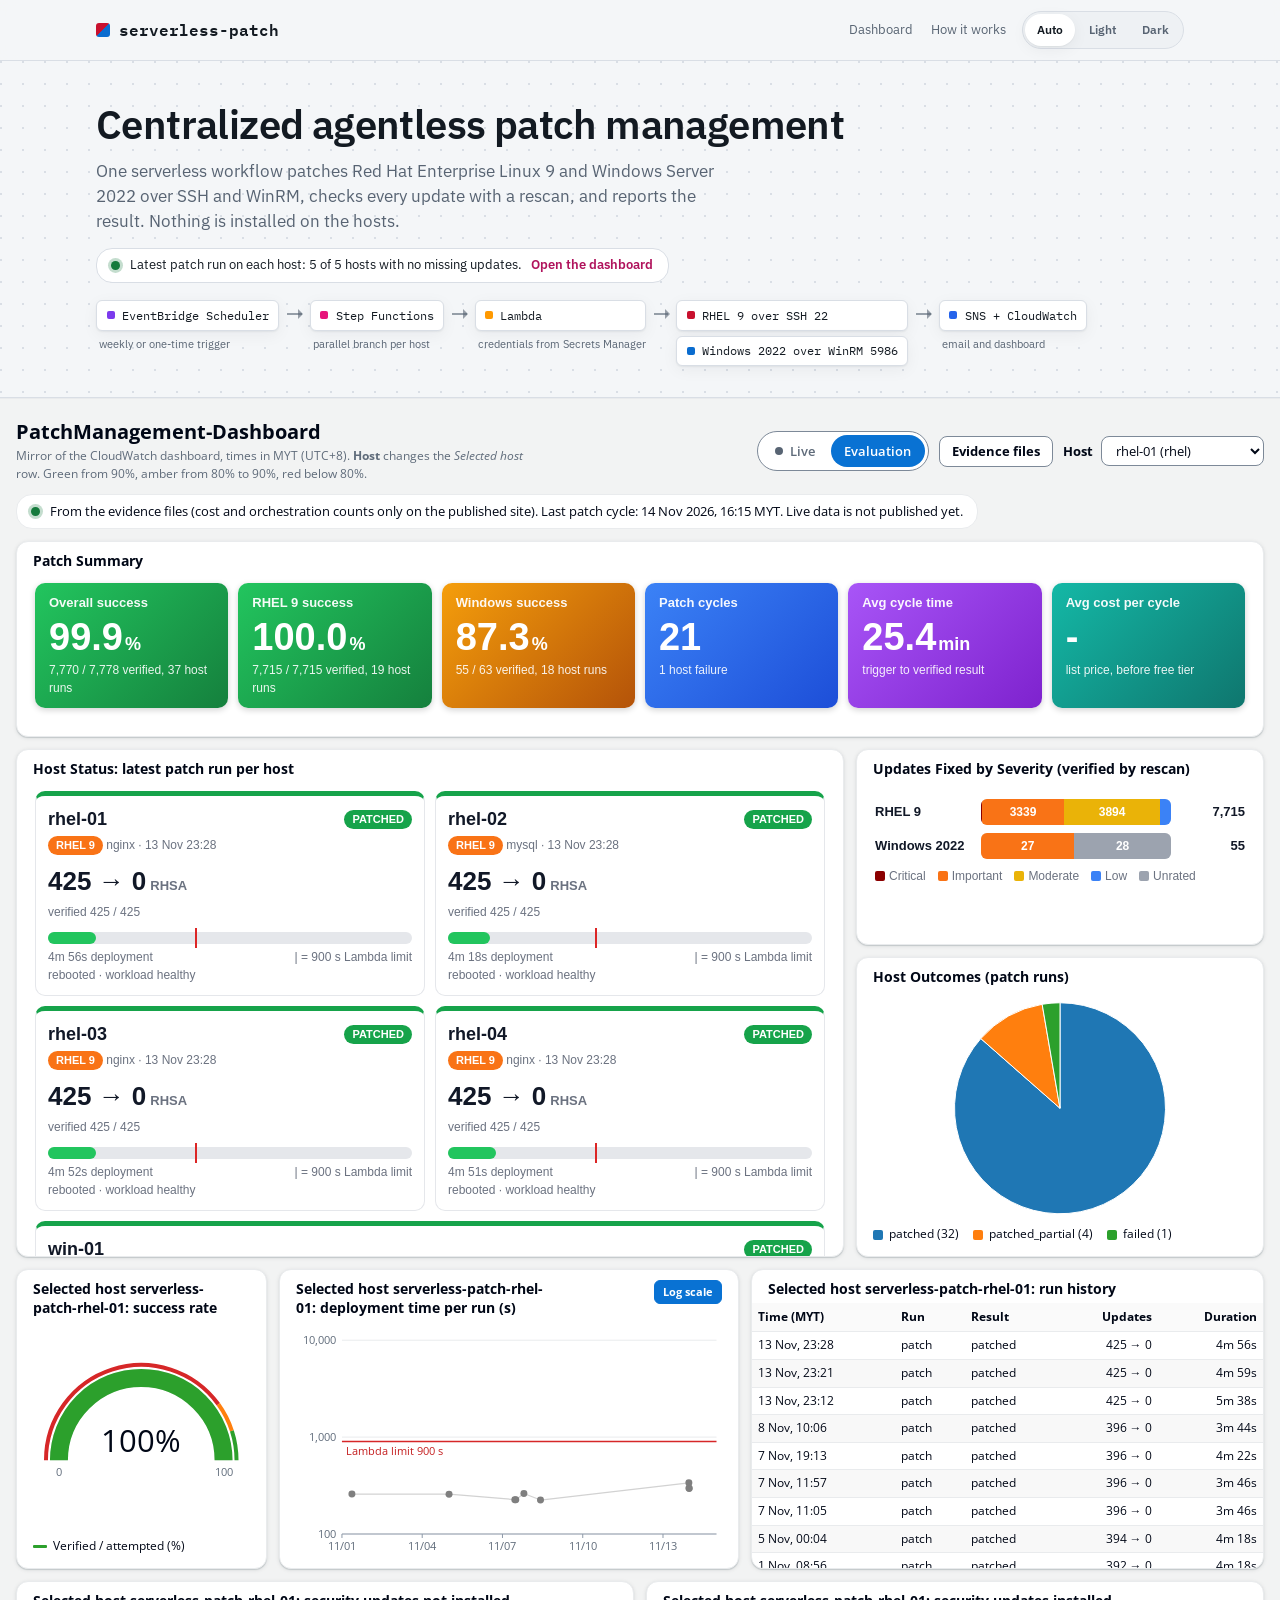
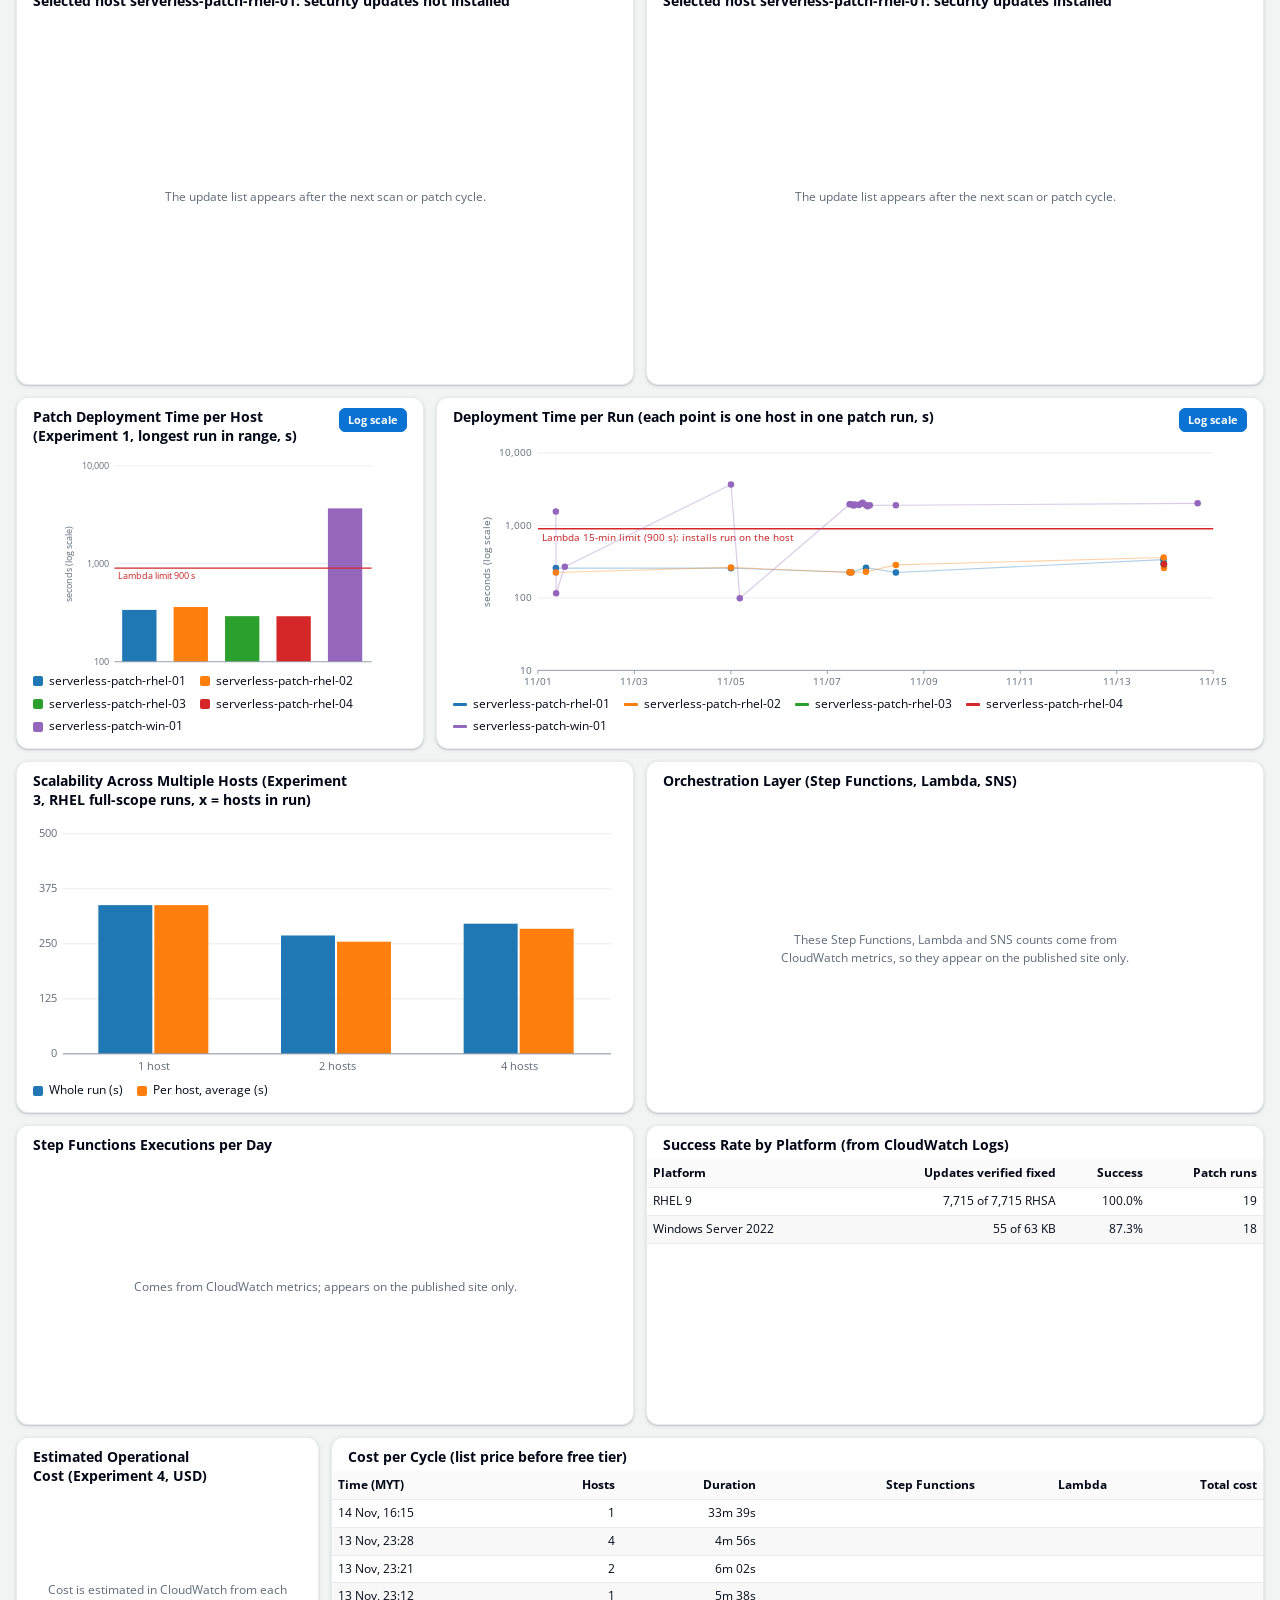
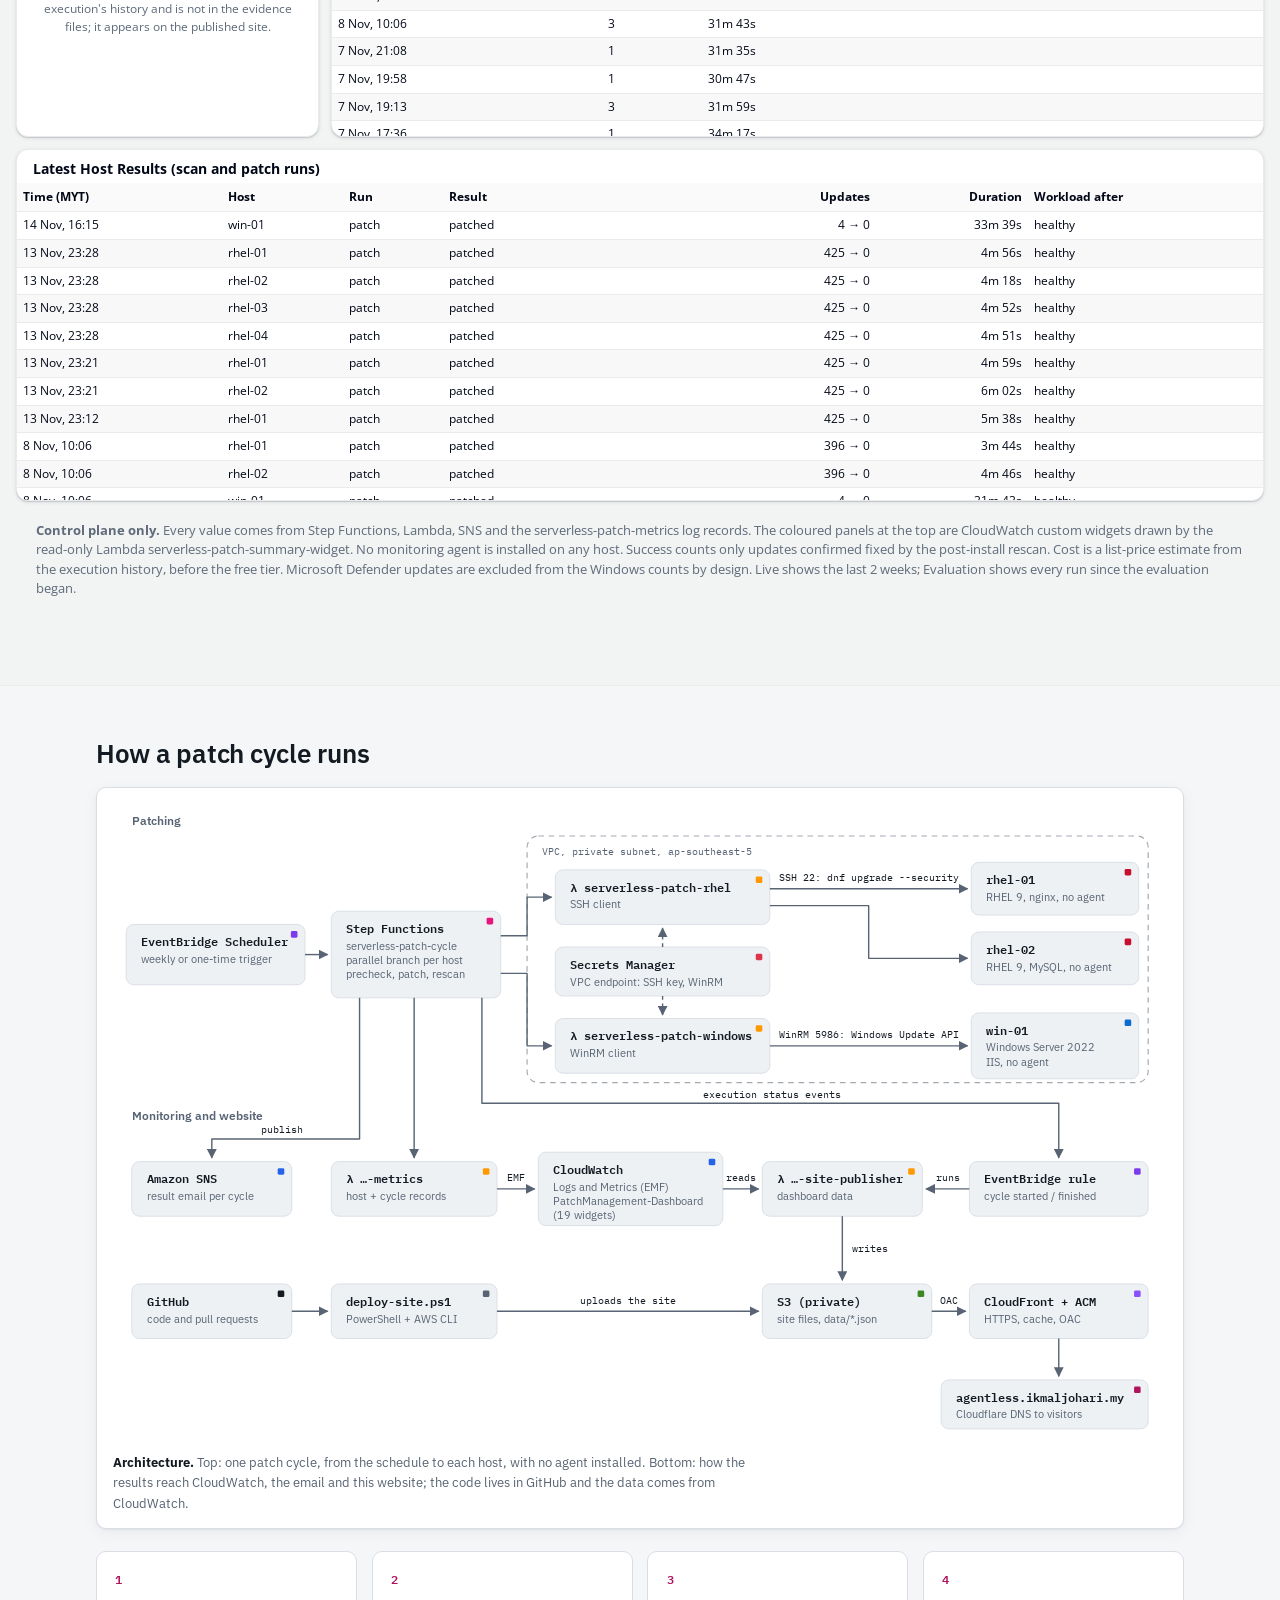
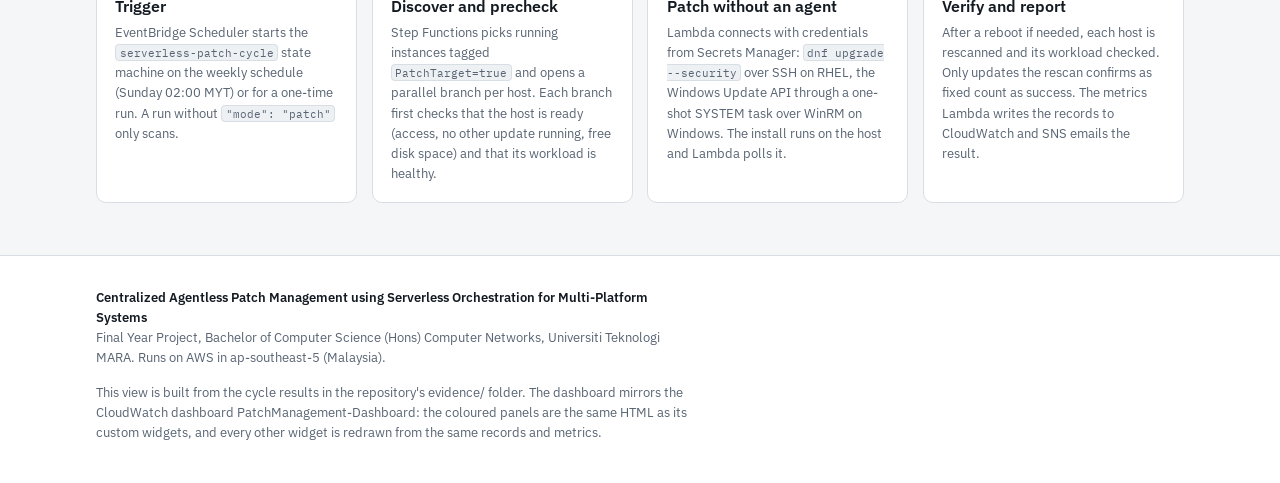
==== commit 5a9b16c1: "Website address: agentless.ikmaljohari.my (was fyp.ikmaljohari.my) - config.ps1 $SiteDomain, so depl" ====
--- a/site/index.html
+++ b/site/index.html
@@ -9,13 +9,13 @@
 <link rel="apple-touch-icon" href="assets/apple-touch-icon.png">
 <meta name="theme-color" content="#0d1117">
 <!-- Link preview (Threads, LinkedIn, WhatsApp, X). Image source: site-src/og-card.html -->
-<link rel="canonical" href="https://fyp.ikmaljohari.my/">
+<link rel="canonical" href="https://agentless.ikmaljohari.my/">
 <meta property="og:type" content="website">
 <meta property="og:site_name" content="serverless-patch">
-<meta property="og:url" content="https://fyp.ikmaljohari.my/">
+<meta property="og:url" content="https://agentless.ikmaljohari.my/">
 <meta property="og:title" content="Centralized agentless patch management">
 <meta property="og:description" content="RHEL 9 and Windows Server 2022 patched by AWS Step Functions and Lambda with no agent on any host. Live CloudWatch dashboard, updated after every patch cycle.">
-<meta property="og:image" content="https://fyp.ikmaljohari.my/assets/og.png">
+<meta property="og:image" content="https://agentless.ikmaljohari.my/assets/og.png">
 <meta property="og:image:width" content="1200">
 <meta property="og:image:height" content="630">
 <meta property="og:image:alt" content="serverless-patch: centralized agentless patch management. 99.9% of updates verified fixed, 20 patch cycles, 5 of 5 hosts fully patched.">
@@ -97,7 +97,7 @@
       </div>
       <figure class="arch" id="architecture">
         <div class="arch-scroll" tabindex="0" aria-label="Architecture diagram (scrolls sideways on small screens)">
-          <svg class="arch-svg" viewBox="0 0 1120 680" role="img" aria-labelledby="arch-title arch-desc"><title id="arch-title">Architecture of the agentless patch management system</title><desc id="arch-desc">EventBridge Scheduler starts the Step Functions state machine serverless-patch-cycle, which runs one parallel branch per host. Inside the VPC, the Lambda functions serverless-patch-rhel and serverless-patch-windows take credentials from Secrets Manager through a VPC endpoint and patch rhel-01 and rhel-02 over SSH port 22 and win-01 over WinRM port 5986; no agent is installed on any host. Step Functions publishes the result to Amazon SNS and calls serverless-patch-metrics, which writes host and cycle records to CloudWatch, where the PatchManagement-Dashboard reads them. Its execution status events trigger an EventBridge rule, which runs serverless-patch-site-publisher; the publisher reads CloudWatch and writes the dashboard data to a private S3 bucket. GitHub holds the code, and deploy-site.ps1 uploads the site to S3. CloudFront with an ACM certificate serves the bucket over HTTPS through Origin Access Control to visitors of fyp.ikmaljohari.my, whose DNS is at Cloudflare.</desc><defs><marker id="arr" viewBox="0 0 10 10" refX="9" refY="5" markerWidth="7" markerHeight="7" orient="auto-start-reverse"><path class="arr-h" d="M0 0L10 5L0 10z"/></marker></defs><text class="ab-band" x="20" y="22">Patching</text><rect class="vpc" x="440" y="34" width="660" height="262" rx="12"/><text class="vpc-l" x="456" y="54">VPC, private subnet, ap-southeast-5</text><g class="ab c-trigger"><rect x="14" y="128" width="190" height="64" rx="8"/><rect class="ab-accent" x="189" y="135" width="7" height="7" rx="1.5"/><text class="ab-t mono" x="30" y="151">EventBridge Scheduler</text><text class="ab-s" x="30" y="169">weekly or one-time trigger</text></g><g class="ab c-orch"><rect x="232" y="114" width="180" height="92" rx="8"/><rect class="ab-accent" x="397" y="121" width="7" height="7" rx="1.5"/><text class="ab-t mono" x="248" y="137">Step Functions</text><text class="ab-s" x="248" y="155">serverless-patch-cycle</text><text class="ab-s" x="248" y="170">parallel branch per host</text><text class="ab-s" x="248" y="185">precheck, patch, rescan</text></g><g class="ab c-fn"><rect x="470" y="70" width="228" height="58" rx="8"/><rect class="ab-accent" x="683" y="77" width="7" height="7" rx="1.5"/><text class="ab-t mono" x="486" y="93">λ serverless-patch-rhel</text><text class="ab-s" x="486" y="111">SSH client</text></g><g class="ab c-secrets"><rect x="470" y="152" width="228" height="52" rx="8"/><rect class="ab-accent" x="683" y="159" width="7" height="7" rx="1.5"/><text class="ab-t mono" x="486" y="175">Secrets Manager</text><text class="ab-s" x="486" y="193">VPC endpoint: SSH key, WinRM</text></g><g class="ab c-fn"><rect x="470" y="228" width="228" height="58" rx="8"/><rect class="ab-accent" x="683" y="235" width="7" height="7" rx="1.5"/><text class="ab-t mono" x="486" y="251">λ serverless-patch-windows</text><text class="ab-s" x="486" y="269">WinRM client</text></g><g class="ab c-rhel"><rect x="912" y="62" width="178" height="56" rx="8"/><rect class="ab-accent" x="1075" y="69" width="7" height="7" rx="1.5"/><text class="ab-t mono" x="928" y="85">rhel-01</text><text class="ab-s" x="928" y="103">RHEL 9, nginx, no agent</text></g><g class="ab c-rhel"><rect x="912" y="136" width="178" height="56" rx="8"/><rect class="ab-accent" x="1075" y="143" width="7" height="7" rx="1.5"/><text class="ab-t mono" x="928" y="159">rhel-02</text><text class="ab-s" x="928" y="177">RHEL 9, MySQL, no agent</text></g><g class="ab c-win"><rect x="912" y="222" width="178" height="70" rx="8"/><rect class="ab-accent" x="1075" y="229" width="7" height="7" rx="1.5"/><text class="ab-t mono" x="928" y="245">win-01</text><text class="ab-s" x="928" y="263">Windows Server 2022</text><text class="ab-s" x="928" y="278">IIS, no agent</text></g><polyline class="ae" points="204,160 228,160" marker-end="url(#arr)"/><polyline class="ae" points="412,140 440,140 440,99 466,99" marker-end="url(#arr)"/><polyline class="ae" points="412,180 440,180 440,257 466,257" marker-end="url(#arr)"/><polyline class="ae ae-d" points="584,152 584,132" marker-end="url(#arr)"/><polyline class="ae ae-d" points="584,204 584,224" marker-end="url(#arr)"/><polyline class="ae" points="698,90 908,90" marker-end="url(#arr)"/><text class="ae-l" x="803" y="82" text-anchor="middle">SSH 22: dnf upgrade --security</text><polyline class="ae" points="698,108 803,108 803,164 908,164" marker-end="url(#arr)"/><polyline class="ae" points="698,257 908,257" marker-end="url(#arr)"/><text class="ae-l" x="803" y="249" text-anchor="middle">WinRM 5986: Windows Update API</text><text class="ab-band" x="20" y="336">Monitoring and website</text><g class="ab c-obs"><rect x="20" y="380" width="170" height="58" rx="8"/><rect class="ab-accent" x="175" y="387" width="7" height="7" rx="1.5"/><text class="ab-t mono" x="36" y="403">Amazon SNS</text><text class="ab-s" x="36" y="421">result email per cycle</text></g><g class="ab c-fn"><rect x="232" y="380" width="176" height="58" rx="8"/><rect class="ab-accent" x="393" y="387" width="7" height="7" rx="1.5"/><text class="ab-t mono" x="248" y="403">λ …-metrics</text><text class="ab-s" x="248" y="421">host + cycle records</text></g><g class="ab c-obs"><rect x="452" y="370" width="196" height="78" rx="8"/><rect class="ab-accent" x="633" y="377" width="7" height="7" rx="1.5"/><text class="ab-t mono" x="468" y="393">CloudWatch</text><text class="ab-s" x="468" y="411">Logs and Metrics (EMF)</text><text class="ab-s" x="468" y="426">PatchManagement-Dashboard</text><text class="ab-s" x="468" y="441">(19 widgets)</text></g><g class="ab c-fn"><rect x="690" y="380" width="170" height="58" rx="8"/><rect class="ab-accent" x="845" y="387" width="7" height="7" rx="1.5"/><text class="ab-t mono" x="706" y="403">λ …-site-publisher</text><text class="ab-s" x="706" y="421">dashboard data</text></g><g class="ab c-trigger"><rect x="910" y="380" width="190" height="58" rx="8"/><rect class="ab-accent" x="1085" y="387" width="7" height="7" rx="1.5"/><text class="ab-t mono" x="926" y="403">EventBridge rule</text><text class="ab-s" x="926" y="421">cycle started / finished</text></g><g class="ab c-ink"><rect x="20" y="510" width="170" height="58" rx="8"/><rect class="ab-accent" x="175" y="517" width="7" height="7" rx="1.5"/><text class="ab-t mono" x="36" y="533">GitHub</text><text class="ab-s" x="36" y="551">code and pull requests</text></g><g class="ab c-muted"><rect x="232" y="510" width="176" height="58" rx="8"/><rect class="ab-accent" x="393" y="517" width="7" height="7" rx="1.5"/><text class="ab-t mono" x="248" y="533">deploy-site.ps1</text><text class="ab-s" x="248" y="551">PowerShell + AWS CLI</text></g><g class="ab c-s3"><rect x="690" y="510" width="180" height="58" rx="8"/><rect class="ab-accent" x="855" y="517" width="7" height="7" rx="1.5"/><text class="ab-t mono" x="706" y="533">S3 (private)</text><text class="ab-s" x="706" y="551">site files, data/*.json</text></g><g class="ab c-cdn"><rect x="910" y="510" width="190" height="58" rx="8"/><rect class="ab-accent" x="1085" y="517" width="7" height="7" rx="1.5"/><text class="ab-t mono" x="926" y="533">CloudFront + ACM</text><text class="ab-s" x="926" y="551">HTTPS, cache, OAC</text></g><g class="ab c-accent"><rect x="910" y="612" width="190" height="52" rx="8"/><rect class="ab-accent" x="1085" y="619" width="7" height="7" rx="1.5"/><text class="ab-t mono" x="926" y="635">fyp.ikmaljohari.my</text><text class="ab-s" x="926" y="653">Cloudflare DNS to visitors</text></g><polyline class="ae" points="262,206 262,356 105,356 105,376" marker-end="url(#arr)"/><text class="ae-l" x="180" y="350" text-anchor="middle">publish</text><polyline class="ae" points="320,206 320,376" marker-end="url(#arr)"/><polyline class="ae" points="392,206 392,318 1005,318 1005,376" marker-end="url(#arr)"/><text class="ae-l" x="700" y="312" text-anchor="middle">execution status events</text><polyline class="ae" points="408,409 448,409" marker-end="url(#arr)"/><text class="ae-l" x="428" y="401" text-anchor="middle">EMF</text><polyline class="ae" points="648,409 686,409" marker-end="url(#arr)"/><text class="ae-l" x="667" y="401" text-anchor="middle">reads</text><polyline class="ae" points="910,409 864,409" marker-end="url(#arr)"/><text class="ae-l" x="887" y="401" text-anchor="middle">runs</text><polyline class="ae" points="775,438 775,506" marker-end="url(#arr)"/><text class="ae-l" x="785" y="476" text-anchor="start">writes</text><polyline class="ae" points="190,539 228,539" marker-end="url(#arr)"/><polyline class="ae" points="408,539 686,539" marker-end="url(#arr)"/><text class="ae-l" x="547" y="531" text-anchor="middle">uploads the site</text><polyline class="ae" points="870,539 906,539" marker-end="url(#arr)"/><text class="ae-l" x="888" y="531" text-anchor="middle">OAC</text><polyline class="ae" points="1005,568 1005,608" marker-end="url(#arr)"/></svg>
+          <svg class="arch-svg" viewBox="0 0 1120 680" role="img" aria-labelledby="arch-title arch-desc"><title id="arch-title">Architecture of the agentless patch management system</title><desc id="arch-desc">EventBridge Scheduler starts the Step Functions state machine serverless-patch-cycle, which runs one parallel branch per host. Inside the VPC, the Lambda functions serverless-patch-rhel and serverless-patch-windows take credentials from Secrets Manager through a VPC endpoint and patch rhel-01 and rhel-02 over SSH port 22 and win-01 over WinRM port 5986; no agent is installed on any host. Step Functions publishes the result to Amazon SNS and calls serverless-patch-metrics, which writes host and cycle records to CloudWatch, where the PatchManagement-Dashboard reads them. Its execution status events trigger an EventBridge rule, which runs serverless-patch-site-publisher; the publisher reads CloudWatch and writes the dashboard data to a private S3 bucket. GitHub holds the code, and deploy-site.ps1 uploads the site to S3. CloudFront with an ACM certificate serves the bucket over HTTPS through Origin Access Control to visitors of agentless.ikmaljohari.my, whose DNS is at Cloudflare.</desc><defs><marker id="arr" viewBox="0 0 10 10" refX="9" refY="5" markerWidth="7" markerHeight="7" orient="auto-start-reverse"><path class="arr-h" d="M0 0L10 5L0 10z"/></marker></defs><text class="ab-band" x="20" y="22">Patching</text><rect class="vpc" x="440" y="34" width="660" height="262" rx="12"/><text class="vpc-l" x="456" y="54">VPC, private subnet, ap-southeast-5</text><g class="ab c-trigger"><rect x="14" y="128" width="190" height="64" rx="8"/><rect class="ab-accent" x="189" y="135" width="7" height="7" rx="1.5"/><text class="ab-t mono" x="30" y="151">EventBridge Scheduler</text><text class="ab-s" x="30" y="169">weekly or one-time trigger</text></g><g class="ab c-orch"><rect x="232" y="114" width="180" height="92" rx="8"/><rect class="ab-accent" x="397" y="121" width="7" height="7" rx="1.5"/><text class="ab-t mono" x="248" y="137">Step Functions</text><text class="ab-s" x="248" y="155">serverless-patch-cycle</text><text class="ab-s" x="248" y="170">parallel branch per host</text><text class="ab-s" x="248" y="185">precheck, patch, rescan</text></g><g class="ab c-fn"><rect x="470" y="70" width="228" height="58" rx="8"/><rect class="ab-accent" x="683" y="77" width="7" height="7" rx="1.5"/><text class="ab-t mono" x="486" y="93">λ serverless-patch-rhel</text><text class="ab-s" x="486" y="111">SSH client</text></g><g class="ab c-secrets"><rect x="470" y="152" width="228" height="52" rx="8"/><rect class="ab-accent" x="683" y="159" width="7" height="7" rx="1.5"/><text class="ab-t mono" x="486" y="175">Secrets Manager</text><text class="ab-s" x="486" y="193">VPC endpoint: SSH key, WinRM</text></g><g class="ab c-fn"><rect x="470" y="228" width="228" height="58" rx="8"/><rect class="ab-accent" x="683" y="235" width="7" height="7" rx="1.5"/><text class="ab-t mono" x="486" y="251">λ serverless-patch-windows</text><text class="ab-s" x="486" y="269">WinRM client</text></g><g class="ab c-rhel"><rect x="912" y="62" width="178" height="56" rx="8"/><rect class="ab-accent" x="1075" y="69" width="7" height="7" rx="1.5"/><text class="ab-t mono" x="928" y="85">rhel-01</text><text class="ab-s" x="928" y="103">RHEL 9, nginx, no agent</text></g><g class="ab c-rhel"><rect x="912" y="136" width="178" height="56" rx="8"/><rect class="ab-accent" x="1075" y="143" width="7" height="7" rx="1.5"/><text class="ab-t mono" x="928" y="159">rhel-02</text><text class="ab-s" x="928" y="177">RHEL 9, MySQL, no agent</text></g><g class="ab c-win"><rect x="912" y="222" width="178" height="70" rx="8"/><rect class="ab-accent" x="1075" y="229" width="7" height="7" rx="1.5"/><text class="ab-t mono" x="928" y="245">win-01</text><text class="ab-s" x="928" y="263">Windows Server 2022</text><text class="ab-s" x="928" y="278">IIS, no agent</text></g><polyline class="ae" points="204,160 228,160" marker-end="url(#arr)"/><polyline class="ae" points="412,140 440,140 440,99 466,99" marker-end="url(#arr)"/><polyline class="ae" points="412,180 440,180 440,257 466,257" marker-end="url(#arr)"/><polyline class="ae ae-d" points="584,152 584,132" marker-end="url(#arr)"/><polyline class="ae ae-d" points="584,204 584,224" marker-end="url(#arr)"/><polyline class="ae" points="698,90 908,90" marker-end="url(#arr)"/><text class="ae-l" x="803" y="82" text-anchor="middle">SSH 22: dnf upgrade --security</text><polyline class="ae" points="698,108 803,108 803,164 908,164" marker-end="url(#arr)"/><polyline class="ae" points="698,257 908,257" marker-end="url(#arr)"/><text class="ae-l" x="803" y="249" text-anchor="middle">WinRM 5986: Windows Update API</text><text class="ab-band" x="20" y="336">Monitoring and website</text><g class="ab c-obs"><rect x="20" y="380" width="170" height="58" rx="8"/><rect class="ab-accent" x="175" y="387" width="7" height="7" rx="1.5"/><text class="ab-t mono" x="36" y="403">Amazon SNS</text><text class="ab-s" x="36" y="421">result email per cycle</text></g><g class="ab c-fn"><rect x="232" y="380" width="176" height="58" rx="8"/><rect class="ab-accent" x="393" y="387" width="7" height="7" rx="1.5"/><text class="ab-t mono" x="248" y="403">λ …-metrics</text><text class="ab-s" x="248" y="421">host + cycle records</text></g><g class="ab c-obs"><rect x="452" y="370" width="196" height="78" rx="8"/><rect class="ab-accent" x="633" y="377" width="7" height="7" rx="1.5"/><text class="ab-t mono" x="468" y="393">CloudWatch</text><text class="ab-s" x="468" y="411">Logs and Metrics (EMF)</text><text class="ab-s" x="468" y="426">PatchManagement-Dashboard</text><text class="ab-s" x="468" y="441">(19 widgets)</text></g><g class="ab c-fn"><rect x="690" y="380" width="170" height="58" rx="8"/><rect class="ab-accent" x="845" y="387" width="7" height="7" rx="1.5"/><text class="ab-t mono" x="706" y="403">λ …-site-publisher</text><text class="ab-s" x="706" y="421">dashboard data</text></g><g class="ab c-trigger"><rect x="910" y="380" width="190" height="58" rx="8"/><rect class="ab-accent" x="1085" y="387" width="7" height="7" rx="1.5"/><text class="ab-t mono" x="926" y="403">EventBridge rule</text><text class="ab-s" x="926" y="421">cycle started / finished</text></g><g class="ab c-ink"><rect x="20" y="510" width="170" height="58" rx="8"/><rect class="ab-accent" x="175" y="517" width="7" height="7" rx="1.5"/><text class="ab-t mono" x="36" y="533">GitHub</text><text class="ab-s" x="36" y="551">code and pull requests</text></g><g class="ab c-muted"><rect x="232" y="510" width="176" height="58" rx="8"/><rect class="ab-accent" x="393" y="517" width="7" height="7" rx="1.5"/><text class="ab-t mono" x="248" y="533">deploy-site.ps1</text><text class="ab-s" x="248" y="551">PowerShell + AWS CLI</text></g><g class="ab c-s3"><rect x="690" y="510" width="180" height="58" rx="8"/><rect class="ab-accent" x="855" y="517" width="7" height="7" rx="1.5"/><text class="ab-t mono" x="706" y="533">S3 (private)</text><text class="ab-s" x="706" y="551">site files, data/*.json</text></g><g class="ab c-cdn"><rect x="910" y="510" width="190" height="58" rx="8"/><rect class="ab-accent" x="1085" y="517" width="7" height="7" rx="1.5"/><text class="ab-t mono" x="926" y="533">CloudFront + ACM</text><text class="ab-s" x="926" y="551">HTTPS, cache, OAC</text></g><g class="ab c-accent"><rect x="880" y="612" width="220" height="52" rx="8"/><rect class="ab-accent" x="1085" y="619" width="7" height="7" rx="1.5"/><text class="ab-t mono" x="896" y="635">agentless.ikmaljohari.my</text><text class="ab-s" x="896" y="653">Cloudflare DNS to visitors</text></g><polyline class="ae" points="262,206 262,356 105,356 105,376" marker-end="url(#arr)"/><text class="ae-l" x="180" y="350" text-anchor="middle">publish</text><polyline class="ae" points="320,206 320,376" marker-end="url(#arr)"/><polyline class="ae" points="392,206 392,318 1005,318 1005,376" marker-end="url(#arr)"/><text class="ae-l" x="700" y="312" text-anchor="middle">execution status events</text><polyline class="ae" points="408,409 448,409" marker-end="url(#arr)"/><text class="ae-l" x="428" y="401" text-anchor="middle">EMF</text><polyline class="ae" points="648,409 686,409" marker-end="url(#arr)"/><text class="ae-l" x="667" y="401" text-anchor="middle">reads</text><polyline class="ae" points="910,409 864,409" marker-end="url(#arr)"/><text class="ae-l" x="887" y="401" text-anchor="middle">runs</text><polyline class="ae" points="775,438 775,506" marker-end="url(#arr)"/><text class="ae-l" x="785" y="476" text-anchor="start">writes</text><polyline class="ae" points="190,539 228,539" marker-end="url(#arr)"/><polyline class="ae" points="408,539 686,539" marker-end="url(#arr)"/><text class="ae-l" x="547" y="531" text-anchor="middle">uploads the site</text><polyline class="ae" points="870,539 906,539" marker-end="url(#arr)"/><text class="ae-l" x="888" y="531" text-anchor="middle">OAC</text><polyline class="ae" points="1005,568 1005,608" marker-end="url(#arr)"/></svg>
         </div>
         <figcaption><strong>Architecture.</strong> Top: one patch cycle, from the schedule to each host, with no agent installed. Bottom: how the results reach CloudWatch, the email and this website; the code lives in GitHub and the data comes from CloudWatch.</figcaption>
       </figure>
--- a/site/assets/dashboard.css
+++ b/site/assets/dashboard.css
@@ -112,7 +112,7 @@
   padding: 5px 6px; border-bottom: 1px solid var(--cw-border); white-space: nowrap; z-index: 1; }
 .cw-table td { padding: 4px 6px; border-bottom: 1px solid var(--cw-border); white-space: nowrap; color: var(--cw-text); }
 .cw-table tbody tr:nth-child(even) td { background: var(--cw-row-alt); }
-.cw-table td.n { text-align: right; }
+.cw-table td.n, .cw-table th.n { text-align: right; }
 .cw-wb.cw-tbl { padding: 0 0 4px; }
 .cw-tfoot { position: sticky; left: 0; padding: 2px 8px 6px; }
 .cw-fade { position: absolute; right: 0; bottom: 0; width: 44px; pointer-events: none;
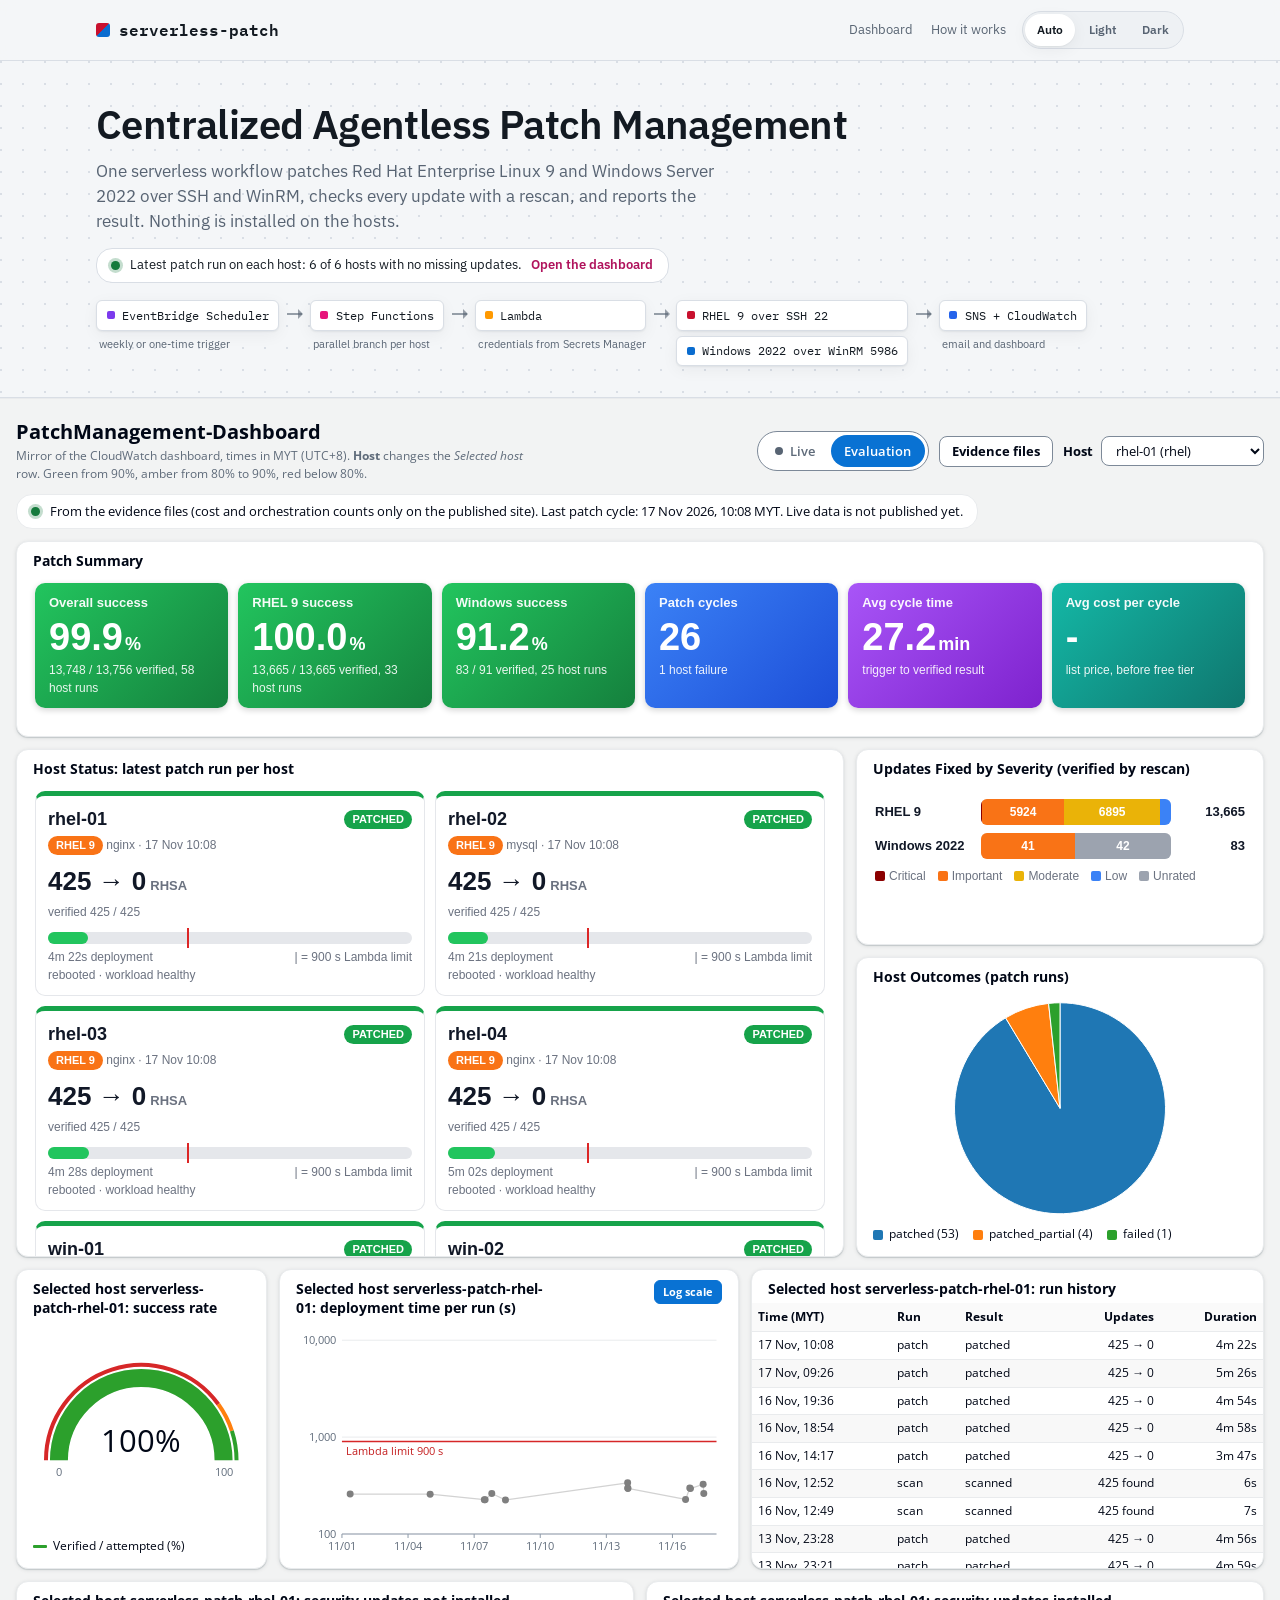
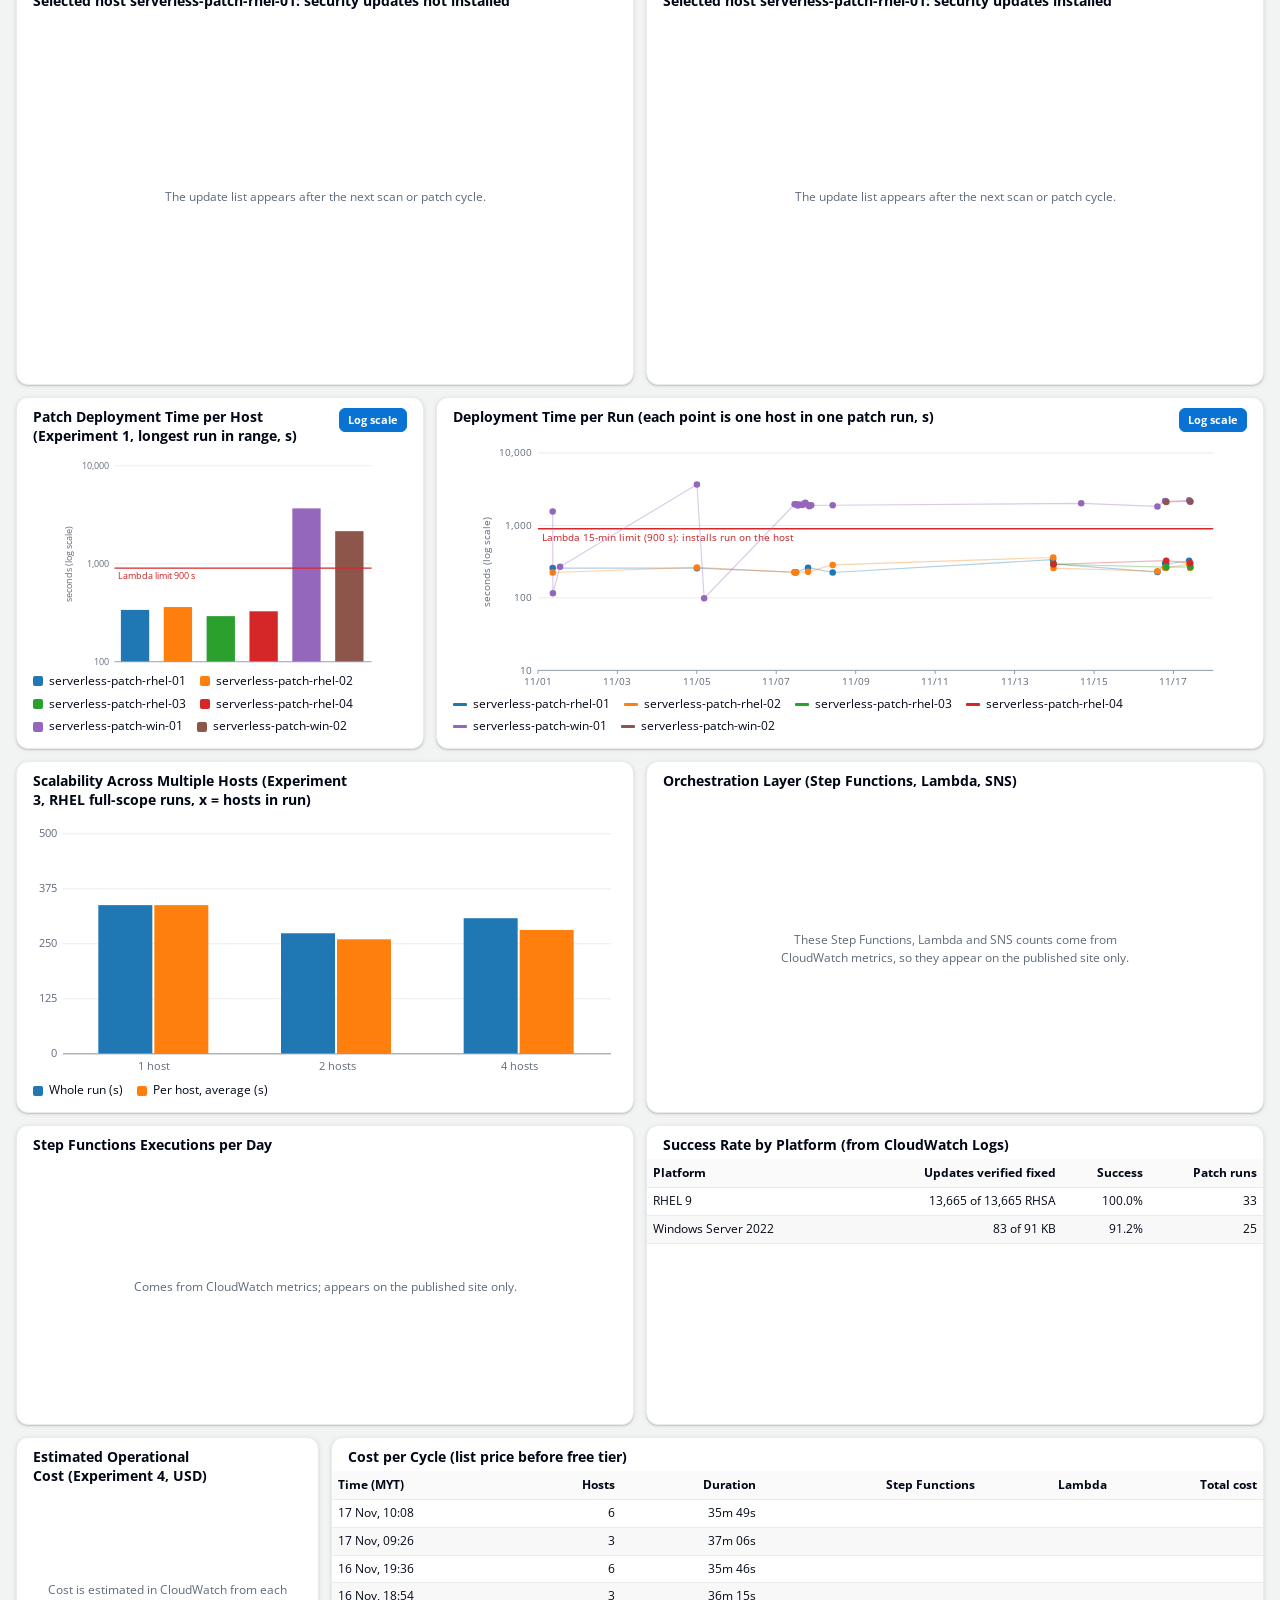
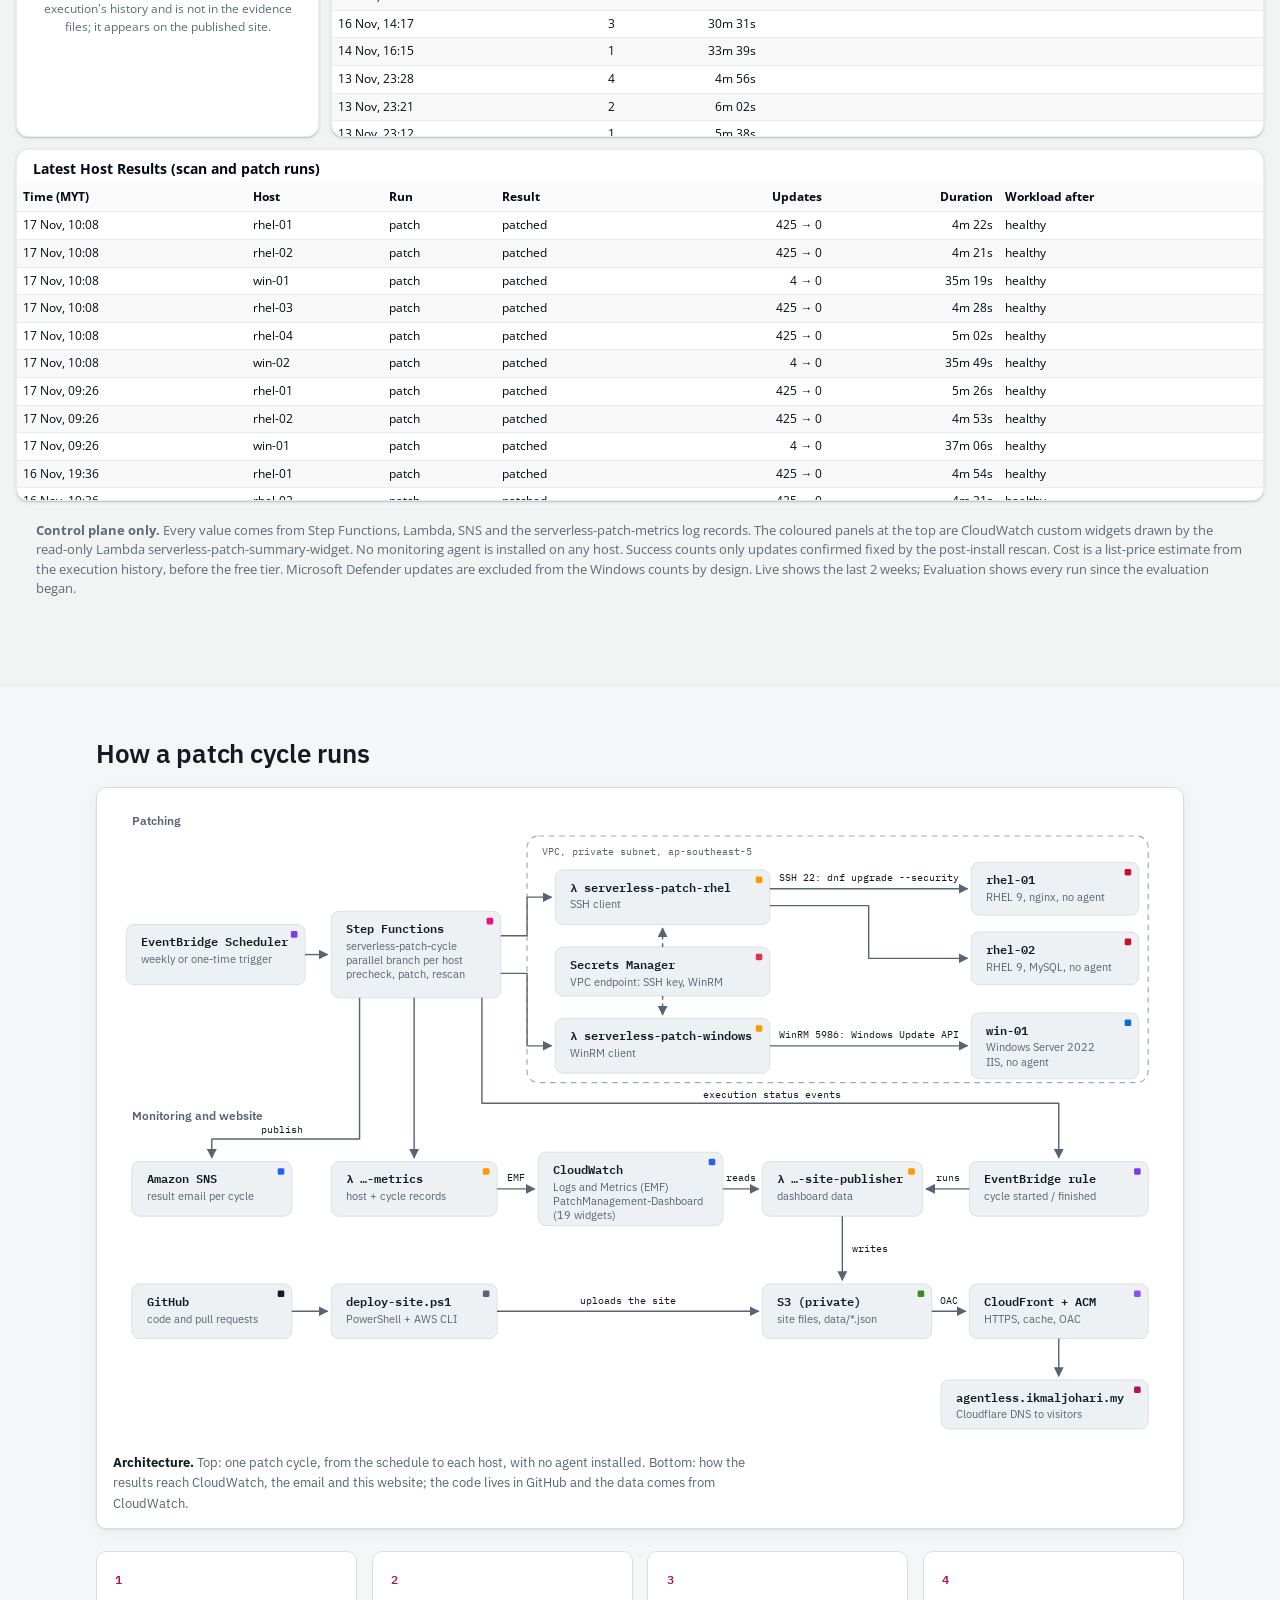
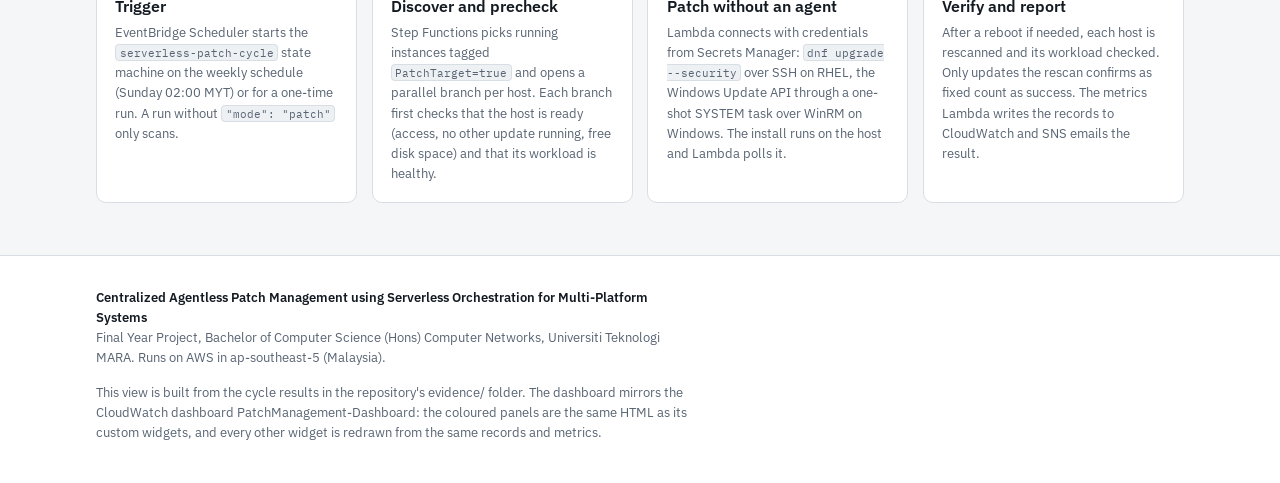
==== commit 8b75d24c: "Title case for the project name on the website and README "Centralized Agentless Patch Management" i" ====
--- a/site/index.html
+++ b/site/index.html
@@ -13,7 +13,7 @@
 <meta property="og:type" content="website">
 <meta property="og:site_name" content="serverless-patch">
 <meta property="og:url" content="https://agentless.ikmaljohari.my/">
-<meta property="og:title" content="Centralized agentless patch management">
+<meta property="og:title" content="Centralized Agentless Patch Management">
 <meta property="og:description" content="RHEL 9 and Windows Server 2022 patched by AWS Step Functions and Lambda with no agent on any host. Live CloudWatch dashboard, updated after every patch cycle.">
 <meta property="og:image" content="https://agentless.ikmaljohari.my/assets/og.png">
 <meta property="og:image:width" content="1200">
@@ -51,7 +51,7 @@
 <main id="main">
   <section class="hero" id="top">
     <div class="wrap hero-in">
-      <h1>Centralized agentless patch management</h1>
+      <h1>Centralized Agentless Patch Management</h1>
       <p class="lede">One serverless workflow patches Red Hat Enterprise Linux 9 and Windows Server 2022 over SSH and WinRM, checks every update with a rescan, and reports the result. Nothing is installed on the hosts.</p>
       <p class="status-line hero-status" id="hero-status"><span class="dot" aria-hidden="true"></span><span id="hero-status-text">Checking the latest patch results…</span> <a href="#dashboard">Open the dashboard</a></p>
 
